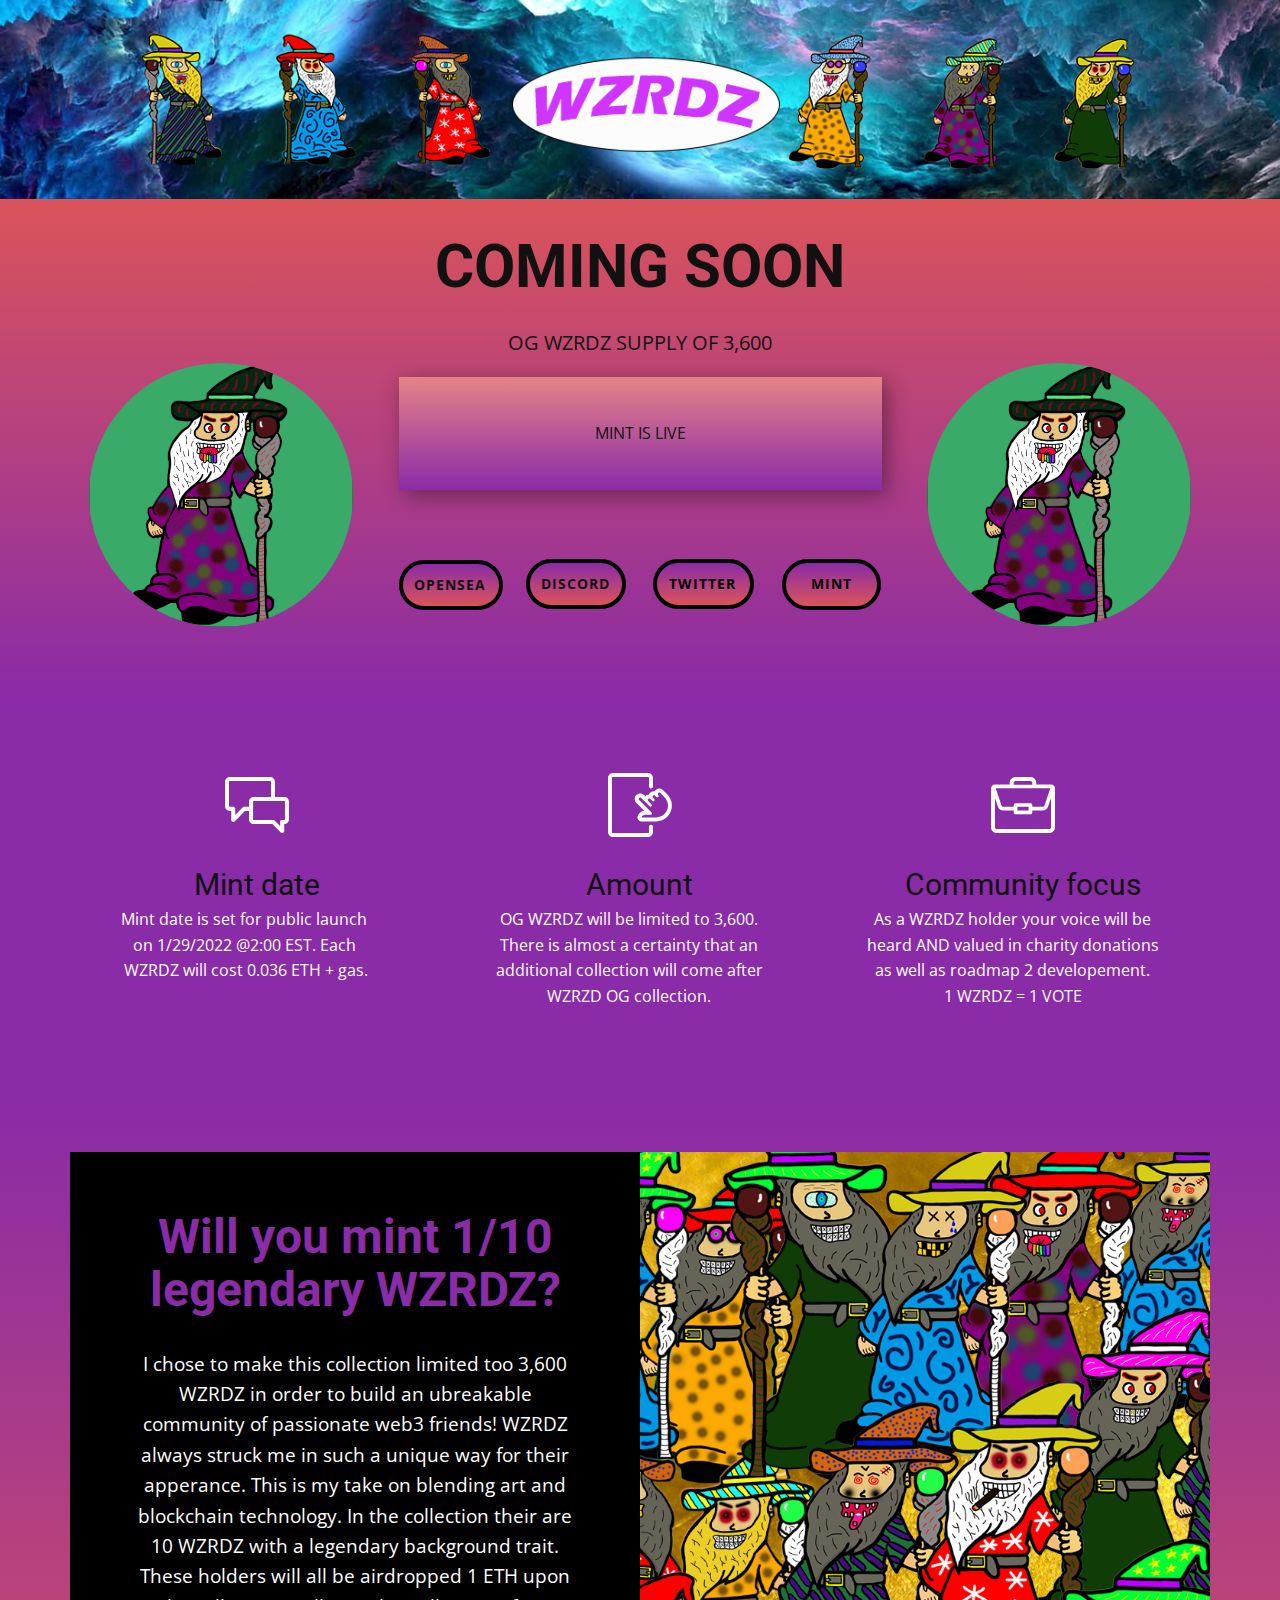
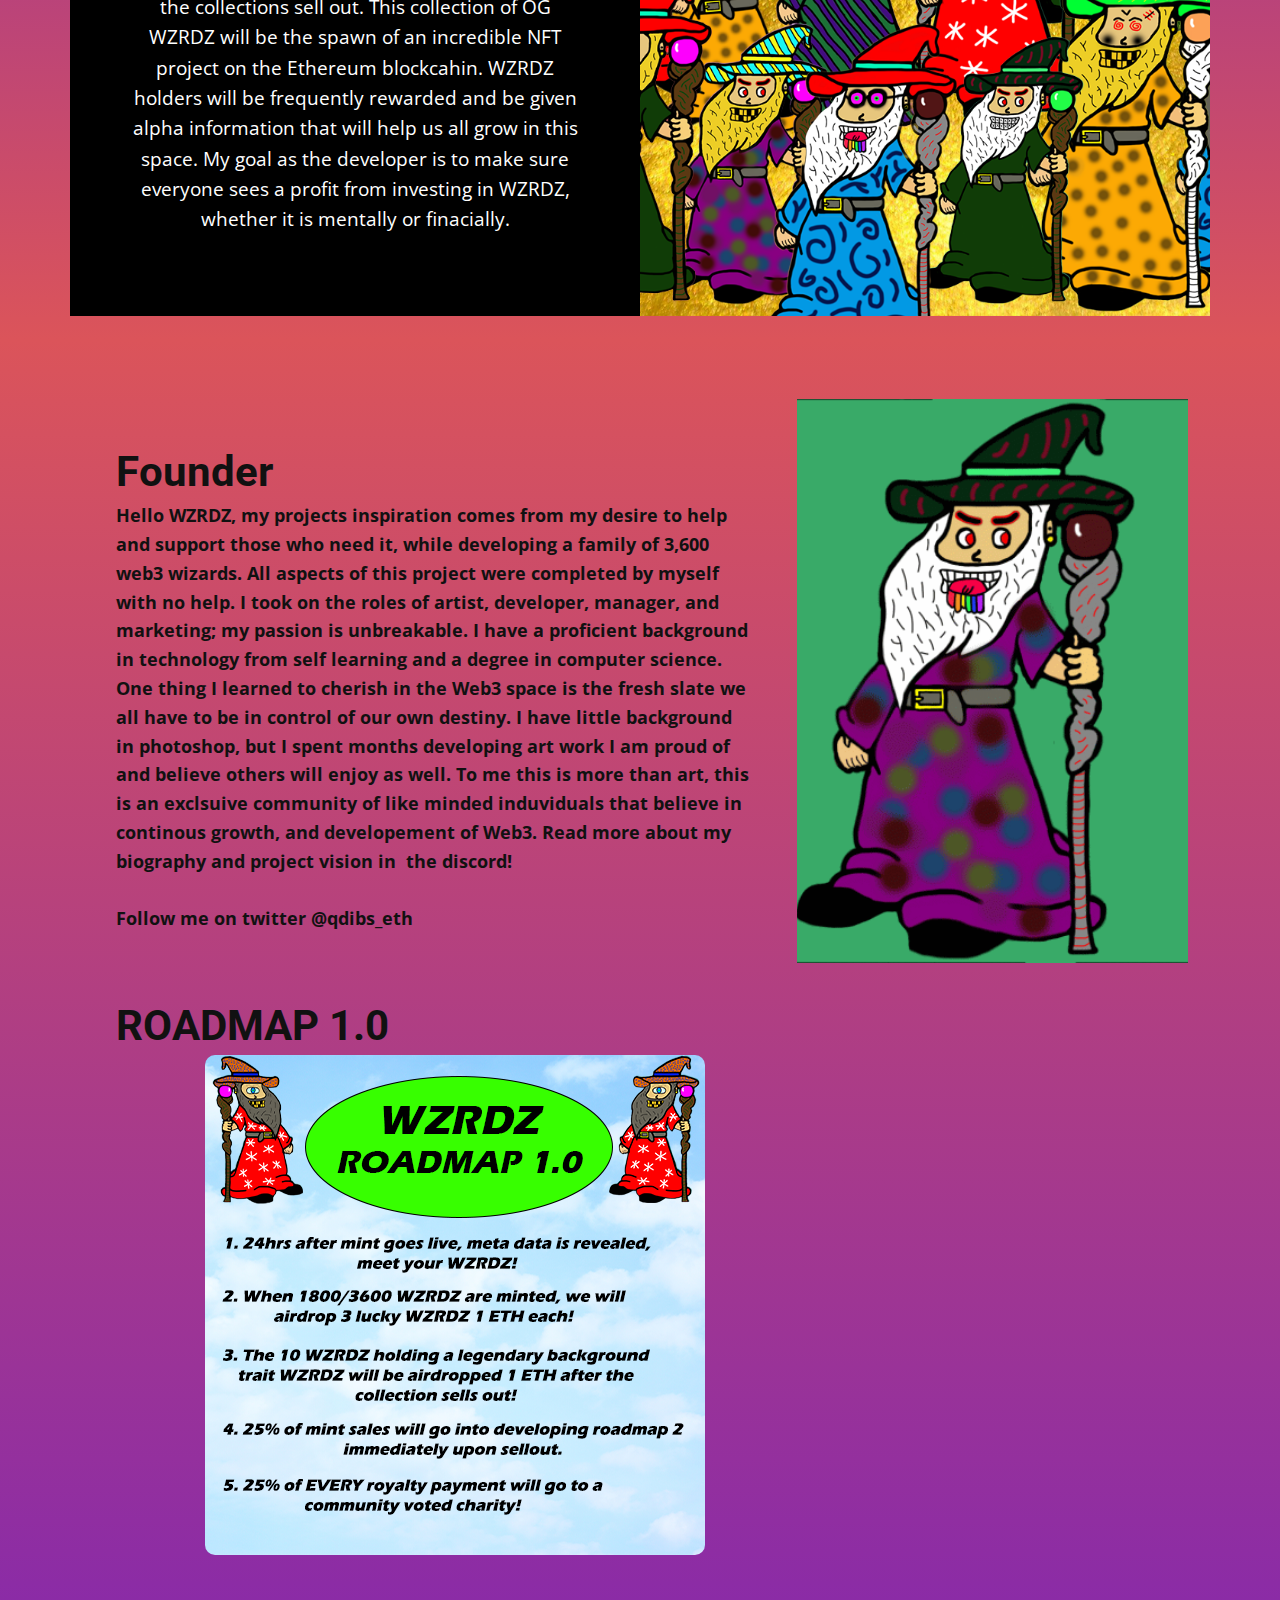
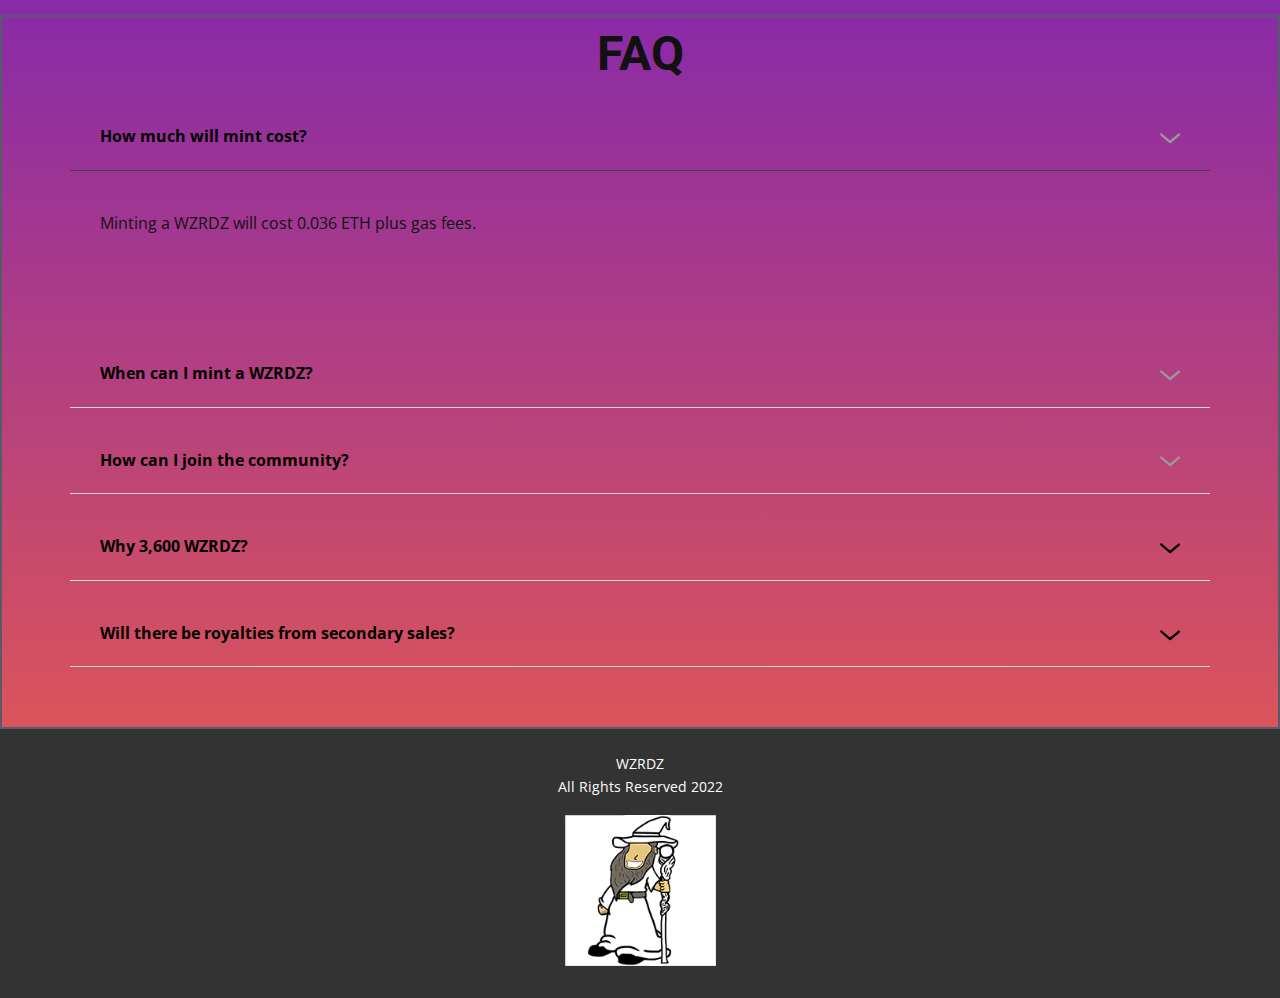
==== index.html @ 053af109 "Update index.html" ====
<!DOCTYPE html>
<html style="font-size: 16px;">
  <head>
    <meta name="viewport" content="width=device-width, initial-scale=1.0">
    <meta charset="utf-8">
    <meta name="keywords" content="COMING SOON, Will you mint 1/10 legendary WZRDZ?, Founder, ROADMAP 1.0, f​aq">
    <meta name="description" content="">
    <meta name="page_type" content="np-template-header-footer-from-plugin">
    <title>WZRDZ</title>
    <link rel="stylesheet" href="nicepage.css" media="screen">
<link rel="stylesheet" href="WZRDZ.css" media="screen">
    <script class="u-script" type="text/javascript" src="jquery.js" defer=""></script>
    <script class="u-script" type="text/javascript" src="nicepage.js" defer=""></script>
    <meta name="generator" content="Nicepage 4.3.3, nicepage.com">
    <link id="u-theme-google-font" rel="stylesheet" href="https://fonts.googleapis.com/css?family=Roboto:100,100i,300,300i,400,400i,500,500i,700,700i,900,900i|Open+Sans:300,300i,400,400i,600,600i,700,700i,800,800i">
    
    
    
    
    
    
    <script type="application/ld+json">{
		"@context": "http://schema.org",
		"@type": "Organization",
		"name": ""
}</script>
    <meta name="theme-color" content="#478ac9">
    <meta property="og:title" content="WZRDZ">
    <meta property="og:type" content="website">
  </head>
  <body data-home-page="WZRDZ.html" data-home-page-title="WZRDZ" class="u-body"><header class="u-clearfix u-header u-image u-header" id="sec-e97d" data-image-width="1400" data-image-height="400"><div class="u-align-left u-clearfix u-sheet u-sheet-1"></div></header>
    <section class="u-align-center u-clearfix u-gradient u-section-1" id="sec-3e87">
      <div class="u-clearfix u-sheet u-sheet-1">
        <h2 class="u-text u-text-1"> COMING SOON</h2>
        <p class="u-large-text u-text u-text-variant u-text-2">OG WZRDZ SUPPLY OF 3,600</p>
        <img class="u-hidden-xs u-image u-image-circle u-preserve-proportions u-image-1" src="images/60fif9.gif" alt="" data-image-width="500" data-image-height="500">
        <img class="u-image u-image-circle u-preserve-proportions u-image-2" src="images/60fif9.gif" alt="" data-image-width="500" data-image-height="500">
        <div class="u-countdown u-gradient u-countdown-1" data-target-date="Sat, 29 Jan 2022 19:00:19 GMT" data-type="to-date" data-for="everyone" data-time-left="6d" data-timer-id="dfea" data-target-number="100" data-direction="down" data-start-time="Fri Nov 26 2021 16:40:08 GMT+0300 (Москва, стандартное время)" data-frequency="10s" data-after-count="message" data-redirect-url="https://">
          <div class="u-countdown-wrapper u-spacing-40">
            <div class="u-countdown-item u-countdown-years u-hidden u-spacing-15 u-countdown-item-1">
              <div class="u-countdown-counter u-spacing-2 u-countdown-counter-1"><div class="u-countdown-number">0</div><div class="u-countdown-number u-hidden">0</div></div>
              <div class="u-countdown-label u-text-black u-countdown-label-1">Years</div>
            </div>
            <div class="u-countdown-separator u-hidden u-countdown-separator-1">:</div>
            <div class="u-countdown-days u-countdown-item u-spacing-15 u-countdown-item-2">
              <div class="u-countdown-counter u-spacing-2 u-countdown-counter-2"><div class="u-countdown-number">6</div><div class="u-countdown-number u-hidden">0</div><div class="u-countdown-number u-hidden">0</div></div>
              <div class="u-countdown-label u-text-black u-countdown-label-2">Days</div>
            </div>
            <div class="u-countdown-separator u-countdown-separator-2">:</div>
            <div class="u-countdown-hours u-countdown-item u-spacing-15 u-countdown-item-3">
              <div class="u-countdown-counter u-spacing-2 u-countdown-counter-3"><div class="u-countdown-number">1</div><div class="u-countdown-number">8</div></div>
              <div class="u-countdown-label u-text-black u-countdown-label-3">Hours</div>
            </div>
            <div class="u-countdown-separator u-countdown-separator-3">:</div>
            <div class="u-countdown-item u-countdown-minutes u-spacing-15 u-countdown-item-4">
              <div class="u-countdown-counter u-spacing-2 u-countdown-counter-4"><div class="u-countdown-number">2</div><div class="u-countdown-number">6</div></div>
              <div class="u-countdown-label u-text-black u-countdown-label-4">Minutes</div>
            </div>
            <div class="u-countdown-separator u-countdown-separator-4">:</div>
            <div class="u-countdown-item u-countdown-seconds u-spacing-15 u-countdown-item-5">
              <div class="u-countdown-counter u-spacing-2 u-countdown-counter-5"><div class="u-countdown-number">0</div><div class="u-countdown-number">7</div></div>
              <div class="u-countdown-label u-text-black u-countdown-label-5">Seconds</div>
            </div>
            <div class="u-countdown-separator u-hidden u-countdown-separator-5">:</div>
            <div class="u-countdown-item u-countdown-numbers u-hidden u-spacing-15 u-countdown-item-6">
              <div class="u-countdown-counter u-spacing-2 u-countdown-counter-6"><div class="u-countdown-number">0</div><div class="u-countdown-number">0</div><div class="u-countdown-number">1</div><div class="u-countdown-number">0</div><div class="u-countdown-number">0</div></div>
              <div class="u-countdown-label u-text-black u-countdown-label-6">Items</div>
            </div>
          </div>
          <div class="u-countdown-message u-hidden">
            <p>MINT IS LIVE</p>
          </div>
        </div>
        <a href="https://discord.gg/wzrdz" class="u-border-4 u-border-black u-border-hover-palette-1-base u-btn u-btn-round u-button-style u-gradient u-hover-palette-1-base u-none u-radius-50 u-text-body-color u-btn-1">Discord</a>
        <a href="https://twitter.com/WZRDZ_NFT" class="u-border-4 u-border-black u-border-hover-palette-1-base u-btn u-btn-round u-button-style u-gradient u-hover-palette-1-base u-none u-radius-50 u-text-black u-btn-2" target="_blank">Twitter</a>
        <a href="https://www.wzrdz.io" class="u-border-4 u-border-black u-border-hover-palette-1-base u-btn u-btn-round u-button-style u-gradient u-hover-palette-1-base u-none u-radius-50 u-text-black u-btn-3" target="_blank">MINT</a>
        <a href="https://opensea.io/collection/wzrdz" class="u-border-4 u-border-black u-border-hover-palette-1-base u-btn u-btn-round u-button-style u-gradient u-hover-palette-1-base u-none u-radius-50 u-text-body-color u-btn-4" target="_blank">OpenSea</a>
      </div>
    </section>
    <section class="u-align-center u-clearfix u-custom-color-1 u-section-2" id="sec-9575">
      <div class="u-clearfix u-sheet u-valign-middle-lg u-valign-middle-md u-valign-middle-sm u-valign-middle-xl u-sheet-1">
        <div class="u-expanded-width u-list u-list-1">
          <div class="u-repeater u-repeater-1">
            <div class="u-align-center u-container-style u-list-item u-repeater-item">
              <div class="u-container-layout u-similar-container u-valign-top u-container-layout-1"><span class="u-icon u-icon-circle u-icon-1"><svg class="u-svg-link" preserveAspectRatio="xMidYMin slice" viewBox="0 0 128 128" style=""><use xmlns:xlink="http://www.w3.org/1999/xlink" xlink:href="#svg-8998"></use></svg><svg xmlns="http://www.w3.org/2000/svg" xmlns:xlink="http://www.w3.org/1999/xlink" version="1.1" xml:space="preserve" class="u-svg-content" viewBox="0 0 128 128" id="svg-8998"><path d="m118.6 47.8h-61.2c-5.2 0-9.4 4.2-9.4 9.3v35.7c0 5.1 4.2 9.3 9.4 9.3h37.5l16.8 16.8c2.5 2.5 6.8 0.7 6.8-2.8v-10-3.9h0.1c5.2 0 9.4-4.2 9.4-9.3v-35.8c0-5.1-4.2-9.3-9.4-9.3zm1.2 45c0 0.7-0.5 1.2-1.2 1.2h-5.2c-1.6 0-2.9 1.2-3.1 2.8v9.2l-11.2-11.2c-0.5-0.5-1.3-0.8-2-0.8h-39.7c-0.7 0-1.2-0.5-1.2-1.2v-35.7c0-0.7 0.5-1.2 1.2-1.2h61.3c0.7 0 1.2 0.5 1.2 1.2v35.7z"></path><path d="m38.1 67.7c-1 0-2 0.4-2.7 1-0.1 0-0.1 0.1-0.2 0.2l-14.7 15.1v-12.5c-0.2-2.1-1.9-3.8-4-3.8h-6.9c-0.9 0-1.6-0.7-1.6-1.6v-48.3c0-0.9 0.7-1.6 1.6-1.6h80.8c0.9 0 1.6 0.7 1.6 1.6v30.1h8v-30.1c0-5.4-4.3-9.8-9.6-9.8h-80.8c-5.3 0-9.6 4.4-9.6 9.8v48.3c0 5.4 4.3 9.8 9.6 9.8h2.9v8.1 10c0 3.6 4.4 5.3 6.9 2.8l6.8-7 13.6-13.9h8.2v-8.2h-9.9z"></path></svg></span>
                <h3 class="u-text u-text-body-color u-text-1">Mint date</h3>
                <p class="u-text u-text-2">Mint date is set for public launch&nbsp;<br>on 1/29/2022&nbsp;@2:00 EST. Each&nbsp;<br>WZRDZ will cost 0.036 ETH + gas.
                </p>
              </div>
            </div>
            <div class="u-align-center u-container-style u-list-item u-repeater-item">
              <div class="u-container-layout u-similar-container u-valign-top u-container-layout-2"><span class="u-icon u-icon-circle u-icon-2"><svg class="u-svg-link" preserveAspectRatio="xMidYMin slice" viewBox="0 0 128 128" style=""><use xmlns:xlink="http://www.w3.org/1999/xlink" xlink:href="#svg-79f6"></use></svg><svg xmlns="http://www.w3.org/2000/svg" xmlns:xlink="http://www.w3.org/1999/xlink" version="1.1" xml:space="preserve" class="u-svg-content" viewBox="0 0 128 128" id="svg-79f6"><path d="m102.7 39.2c0.8 0 1.5 0.3 2.1 0.9l7.8 7.8c4.8 4.8 7.7 11.5 7.4 18.3-0.6 12.6-11 22.6-23.7 22.6h-29c-0.1 0-0.1-0.1-0.1-0.2 1.1-3 4.1-5.2 7.5-5.2h10.5c0.9 0 1.8-0.4 2.3-1.1 0.8-1.1 0.7-2.6-0.3-3.5l-24.9-24.8c-0.6-0.6-0.9-1.3-0.9-2.1s0.3-1.5 0.9-2.1 1.3-0.8 2.1-0.8 1.5 0.3 2.1 0.8l16.9 16.9c0.5 0.5 1.2 0.8 1.9 0.8s1.4-0.3 1.9-0.8 0.8-1.2 0.8-1.9-0.3-1.4-0.8-1.9l-6.7-6.7c-0.6-0.6-0.9-1.3-0.9-2.1s0.3-1.5 0.9-2.1 1.3-0.8 2.1-0.8 1.5 0.3 2.1 0.8l4 4c0.5 0.5 1.2 0.8 1.9 0.8s1.4-0.3 1.9-0.8 0.8-1.2 0.8-1.9-0.3-1.4-0.8-1.9l-2.7-2.7c-0.5-0.5-0.8-1.2-0.8-2s0.3-1.5 0.9-2.1 1.3-0.9 2.1-0.9 1.5 0.3 2.1 0.9l2.7 2.7c0.5 0.5 1.2 0.8 1.9 0.8s1.4-0.3 1.9-0.8 0.8-1.2 0.8-1.9-0.2-1.3-0.7-1.8c-0.8-0.9-1.2-2.1-0.8-3.3 0.5-1.3 1.6-1.9 2.8-1.9m0-8c-2.9 0-5.7 1.1-7.8 3.2-0.7 0.7-1.2 1.4-1.7 2.1 0 0-0.1 0.1-0.1 0-0.4 0-0.8-0.1-1.1-0.1-2.9 0-5.7 1.1-7.8 3.2-1 1-1.8 2.2-2.3 3.4 0 0 0 0.1-0.1 0.1-2.6 0.2-5.1 1.3-6.9 3.2l-0.2 0.2-2.5-2.5c-2-2-4.9-3.2-7.8-3.2s-5.7 1.1-7.8 3.2-3.2 4.9-3.2 7.8c0 3 1.2 5.7 3.2 7.8l15.8 15.8c0.1 0.1 0 0.2-0.1 0.2-5.8 0.8-10.8 4.8-12.8 10.5-1.9 5.2 2 10.7 7.5 10.7h29.1c8.5 0 16.4-3.3 22.4-9.3 6.1-6.1 9.4-14.3 9.3-23-0.1-8.4-3.8-16.4-9.8-22.4l-7.8-7.8c-1.8-2-4.6-3.1-7.5-3.1z"></path><path d="m82.1 118c0 1.1-0.9 2-2 2h-70.2c-1.1 0-2-0.9-2-2v-108c0-1.1 0.9-2 2-2h70.1c1.1 0 2 0.9 2 2v16.9c0 2.2 1.8 4 4 4s4-1.8 4-4v-16.9c0-5.5-4.5-10-9.9-10h-70.2c-5.4 0-9.9 4.5-9.9 10v108c0 5.5 4.5 10 9.9 10h70.1c5.5 0 9.9-4.5 9.9-10v-10.6c0-2.2-1.8-4-4-4s-4 1.8-4 4v10.6z"></path></svg></span>
                <h3 class="u-text u-text-body-color u-text-3">Amount</h3>
                <p class="u-text u-text-4">OG WZRDZ will be limited to 3,600. There is almost a certainty that an additional collection will come after WZRZD OG collection.</p>
              </div>
            </div>
            <div class="u-align-center u-container-style u-list-item u-repeater-item">
              <div class="u-container-layout u-similar-container u-valign-top u-container-layout-3"><span class="u-icon u-icon-circle u-icon-3"><svg class="u-svg-link" preserveAspectRatio="xMidYMin slice" viewBox="0 0 128 128" style=""><use xmlns:xlink="http://www.w3.org/1999/xlink" xlink:href="#svg-b0e6"></use></svg><svg xmlns="http://www.w3.org/2000/svg" xmlns:xlink="http://www.w3.org/1999/xlink" version="1.1" xml:space="preserve" class="u-svg-content" viewBox="0 0 128 128" id="svg-b0e6"><path d="m78.9 15.9c2.1 0 3.7 1.7 3.7 3.7v3.7h-37.2v-3.7c0-2 1.7-3.7 3.7-3.7h29.8m39.7 14.8-11.6 34.5c-0.5 1.5-1.9 2.5-3.5 2.5h-20.9v-3.7c0-2-1.7-3.7-3.7-3.7h-29.8c-2.1 0-3.7 1.7-3.7 3.7v3.7h-20.9c-1.6 0-3-1-3.5-2.5l-11.6-34.5h109.2m1.5 19.1v58.6c0 2-1.7 3.7-3.7 3.7h-104.7c-2.1 0-3.7-1.7-3.7-3.7v-58.6l5.9 17.7c1.5 4.5 5.8 7.6 10.6 7.6h20.9v3.7c0 2 1.7 3.7 3.7 3.7h29.8c2.1 0 3.7-1.7 3.7-3.7v-3.7h20.9c4.8 0 9.1-3 10.6-7.6l6-17.7m-44.9 17.9v7.4h-22.4v-7.4h22.4m15.3-44.9v-3.2c0-6.4-5.2-11.6-11.6-11.6h-29.8c-6.4 0-11.7 5.2-11.7 11.6v3.2h-29.5c-4.4 0-7.9 3.5-7.9 7.9v77.7c0 6.4 5.2 11.6 11.7 11.6h104.7c6.4 0 11.7-5.2 11.7-11.6v-77.7c0-4.4-3.6-7.9-7.9-7.9h-29.7z"></path></svg></span>
                <h3 class="u-text u-text-body-color u-text-5">Community focus</h3>
                <p class="u-text u-text-6">As a WZRDZ holder your voice will be heard AND valued in charity donations as well as roadmap 2 developement.<br>1 WZRDZ = 1 VOTE
                </p>
              </div>
            </div>
          </div>
        </div>
      </div>
    </section>
    <section class="u-clearfix u-gradient u-section-3" id="sec-139c">
      <div class="u-clearfix u-sheet u-sheet-1">
        <div class="u-clearfix u-expanded-width u-gutter-0 u-layout-wrap u-layout-wrap-1">
          <div class="u-layout" style="">
            <div class="u-layout-row" style="">
              <div class="u-align-center u-black u-container-style u-layout-cell u-left-cell u-size-30 u-size-xs-60 u-layout-cell-1" src="">
                <div class="u-container-layout u-container-layout-1">
                  <h2 class="u-text u-text-custom-color-1 u-text-1">Will you mint 1/10 legendary WZRDZ?</h2>
                  <p class="u-text u-text-white u-text-2">I chose to make this collection limited too 3,600 WZRDZ in order to build an ubreakable community of passionate web3 friends! WZRDZ always struck me in such a unique way for their apperance. This is my take on blending art and blockchain technology. In the collection their are 10 WZRDZ with a legendary background trait. These holders will all be airdropped 1 ETH upon the collections sell out. This collection of OG WZRDZ will be the spawn of an incredible NFT project on the Ethereum blockcahin. WZRDZ holders will be frequently rewarded and be given alpha information that will help us all grow in this space. My goal as the developer is to make sure everyone sees a profit from investing in WZRDZ, whether it is mentally or finacially.</p>
                </div>
              </div>
              <div class="u-align-center u-container-style u-image u-layout-cell u-right-cell u-size-30 u-size-xs-60 u-image-1" src="" data-image-width="1000" data-image-height="1000">
                <div class="u-container-layout u-valign-middle u-container-layout-2" src=""></div>
              </div>
            </div>
          </div>
        </div>
      </div>
    </section>
    <section class="u-clearfix u-gradient u-section-4" id="sec-4a76">
      <div class="u-clearfix u-sheet u-valign-middle u-sheet-1">
        <div class="u-clearfix u-gutter-0 u-layout-spacing-vertical u-layout-wrap u-layout-wrap-1">
          <div class="u-layout">
            <div class="u-layout-row">
              <div class="u-align-left u-container-style u-layout-cell u-left-cell u-size-39 u-layout-cell-1">
                <div class="u-container-layout u-container-layout-1">
                  <h2 class="u-text u-text-default u-text-1">Founder</h2>
                  <p class="u-text u-text-2">Hello WZRDZ, my projects inspiration comes from my desire to help and support those who need it, while developing a family of 3,600 web3 wizards. All aspects of this project were completed by myself with no help. I took on the roles of artist, developer, manager, and marketing; my passion is unbreakable. I have a ​proficient background in technology from self learning and a degree in computer science. One thing I learned to cherish in the Web3 space is the fresh slate we all have to be in control of our own destiny. I have little background in photoshop, but I spent months developing art work I am proud of and believe others will enjoy as well. To me this is more than art, this is an exclsuive community of like minded induviduals that believe in continous growth, and developement of Web3. Read more about my biography and project vision in&nbsp; the discord!<br>
                    <br>Follow me on twitter @qdibs_eth
                  </p>
                </div>
              </div>
              <div class="u-container-style u-image u-layout-cell u-right-cell u-size-21 u-image-1" src="" data-image-width="500" data-image-height="500">
                <div class="u-container-layout u-container-layout-2"></div>
              </div>
            </div>
          </div>
        </div>
        <h1 class="u-text u-text-default u-text-3">ROADMAP 1.0</h1>
        <img class="u-image u-image-round u-preserve-proportions u-radius-10 u-image-2" src="images/roadmap1.png" alt="" data-image-width="500" data-image-height="500">
      </div>
    </section>
    <section class="u-align-center u-border-2 u-border-palette-5-dark-2 u-clearfix u-gradient u-section-5" id="sec-c899">
      <div class="u-clearfix u-sheet u-sheet-1">
        <h2 class="u-text u-text-1">f<span style="font-size: 3.75rem;"></span>aq
        </h2>
        <div class="u-accordion u-faq u-spacing-20 u-accordion-1">
          <div class="u-accordion-item">
            <a class="active u-accordion-link u-border-1 u-border-active-grey-75 u-border-grey-15 u-border-hover-grey-75 u-border-no-left u-border-no-right u-border-no-top u-button-style u-text-black u-accordion-link-1" id="link-accordion-6327" aria-controls="accordion-6327" aria-selected="true">
              <span class="u-accordion-link-text">How much will mint cost?</span><span class="u-accordion-link-icon u-icon u-text-black u-icon-1"><svg class="u-svg-link" preserveAspectRatio="xMidYMin slice" viewBox="0 0 16 16" style=""><use xmlns:xlink="http://www.w3.org/1999/xlink" xlink:href="#svg-8021"></use></svg><svg class="u-svg-content" viewBox="0 0 16 16" x="0px" y="0px" id="svg-8021" style=""><path d="M8,10.7L1.6,5.3c-0.4-0.4-1-0.4-1.3,0c-0.4,0.4-0.4,0.9,0,1.3l7.2,6.1c0.1,0.1,0.4,0.2,0.6,0.2s0.4-0.1,0.6-0.2l7.1-6
	c0.4-0.4,0.4-0.9,0-1.3c-0.4-0.4-1-0.4-1.3,0L8,10.7z"></path></svg></span>
            </a>
            <div class="u-accordion-active u-accordion-pane u-container-style u-accordion-pane-1" id="accordion-6327" aria-labelledby="link-accordion-6327">
              <div class="u-container-layout u-container-layout-1">
                <div class="fr-view u-clearfix u-rich-text u-text">
                  <p>Minting a WZRDZ will cost 0.036 ETH plus gas fees.</p>
                </div>
              </div>
            </div>
          </div>
          <div class="u-accordion-item">
            <a class="u-accordion-link u-border-1 u-border-active-grey-75 u-border-grey-15 u-border-hover-grey-75 u-border-no-left u-border-no-right u-border-no-top u-button-style u-text-black u-accordion-link-2" id="link-accordion-4aab" aria-controls="accordion-4aab" aria-selected="false">
              <span class="u-accordion-link-text">When can I mint a WZRDZ?</span><span class="u-accordion-link-icon u-icon u-text-black u-icon-2"><svg class="u-svg-link" preserveAspectRatio="xMidYMin slice" viewBox="0 0 16 16" style=""><use xmlns:xlink="http://www.w3.org/1999/xlink" xlink:href="#svg-3470"></use></svg><svg class="u-svg-content" viewBox="0 0 16 16" x="0px" y="0px" id="svg-3470" style=""><path d="M8,10.7L1.6,5.3c-0.4-0.4-1-0.4-1.3,0c-0.4,0.4-0.4,0.9,0,1.3l7.2,6.1c0.1,0.1,0.4,0.2,0.6,0.2s0.4-0.1,0.6-0.2l7.1-6
	c0.4-0.4,0.4-0.9,0-1.3c-0.4-0.4-1-0.4-1.3,0L8,10.7z"></path></svg></span>
            </a>
            <div class="u-accordion-pane u-container-style u-accordion-pane-2" id="accordion-4aab" aria-labelledby="link-accordion-4aab">
              <div class="u-container-layout u-container-layout-2">
                <div class="fr-view u-clearfix u-rich-text u-text">
                  <p>WZRDZ public sale will be 1/29/22 at 2:00 PM EST. Hard working discord members will get early access to mint.</p>
                </div>
              </div>
            </div>
          </div>
          <div class="u-accordion-item">
            <a class="u-accordion-link u-border-1 u-border-active-grey-75 u-border-grey-15 u-border-hover-grey-75 u-border-no-left u-border-no-right u-border-no-top u-button-style u-text-black u-accordion-link-3" id="link-accordion-eb1f" aria-controls="accordion-eb1f" aria-selected="false">
              <span class="u-accordion-link-text">How can I join the community?</span><span class="u-accordion-link-icon u-icon u-text-black u-icon-3"><svg class="u-svg-link" preserveAspectRatio="xMidYMin slice" viewBox="0 0 16 16" style=""><use xmlns:xlink="http://www.w3.org/1999/xlink" xlink:href="#svg-e07d"></use></svg><svg class="u-svg-content" viewBox="0 0 16 16" x="0px" y="0px" id="svg-e07d" style=""><path d="M8,10.7L1.6,5.3c-0.4-0.4-1-0.4-1.3,0c-0.4,0.4-0.4,0.9,0,1.3l7.2,6.1c0.1,0.1,0.4,0.2,0.6,0.2s0.4-0.1,0.6-0.2l7.1-6
	c0.4-0.4,0.4-0.9,0-1.3c-0.4-0.4-1-0.4-1.3,0L8,10.7z"></path></svg></span>
            </a>
            <div class="u-accordion-pane u-container-style u-accordion-pane-3" id="accordion-eb1f" aria-labelledby="link-accordion-eb1f">
              <div class="u-container-layout u-container-layout-3">
                <div class="fr-view u-clearfix u-rich-text u-text">
                  <p>I recommend join the WZRDZ discord and following the twitter account. These platforms will be bases of communication from me too you.</p>
                </div>
              </div>
            </div>
          </div>
          <div class="u-accordion-item">
            <a class="u-accordion-link u-border-1 u-border-active-grey-75 u-border-grey-15 u-border-hover-grey-75 u-border-no-left u-border-no-right u-border-no-top u-button-style u-text-black u-accordion-link-4" id="link-2404" aria-controls="2404" aria-selected="false">
              <span class="u-accordion-link-text">Why 3,600 WZRDZ?</span><span class="u-accordion-link-icon u-icon u-text-black u-icon-4"><svg class="u-svg-link" preserveAspectRatio="xMidYMin slice" viewBox="0 0 16 16" style=""><use xmlns:xlink="http://www.w3.org/1999/xlink" xlink:href="#svg-516b"></use></svg><svg class="u-svg-content" viewBox="0 0 16 16" x="0px" y="0px" id="svg-516b"><path d="M8,10.7L1.6,5.3c-0.4-0.4-1-0.4-1.3,0c-0.4,0.4-0.4,0.9,0,1.3l7.2,6.1c0.1,0.1,0.4,0.2,0.6,0.2s0.4-0.1,0.6-0.2l7.1-6
	c0.4-0.4,0.4-0.9,0-1.3c-0.4-0.4-1-0.4-1.3,0L8,10.7z"></path></svg></span>
            </a>
            <div class="u-accordion-pane u-container-style u-accordion-pane-4" id="2404" aria-labelledby="link-2404">
              <div class="u-container-layout u-container-layout-4">
                <div class="fr-view u-clearfix u-rich-text u-text">
                  <p>The OG WZRDZ collection is capped at 3,600 to build a personable community where we all can grow, and have more in depth conversations. Additional collections linked to WZRDZ may be announced in Roadmap 2.0 ;)</p>
                </div>
              </div>
            </div>
          </div>
          <div class="u-accordion-item">
            <a class="u-accordion-link u-border-1 u-border-active-grey-75 u-border-grey-15 u-border-hover-grey-75 u-border-no-left u-border-no-right u-border-no-top u-button-style u-text-black u-accordion-link-5" id="link-9849" aria-controls="9849" aria-selected="false">
              <span class="u-accordion-link-text">Will there be royalties from secondary sales?</span><span class="u-accordion-link-icon u-icon u-text-black u-icon-5"><svg class="u-svg-link" preserveAspectRatio="xMidYMin slice" viewBox="0 0 16 16" style=""><use xmlns:xlink="http://www.w3.org/1999/xlink" xlink:href="#svg-96e8"></use></svg><svg class="u-svg-content" viewBox="0 0 16 16" x="0px" y="0px" id="svg-96e8"><path d="M8,10.7L1.6,5.3c-0.4-0.4-1-0.4-1.3,0c-0.4,0.4-0.4,0.9,0,1.3l7.2,6.1c0.1,0.1,0.4,0.2,0.6,0.2s0.4-0.1,0.6-0.2l7.1-6
	c0.4-0.4,0.4-0.9,0-1.3c-0.4-0.4-1-0.4-1.3,0L8,10.7z"></path></svg></span>
            </a>
            <div class="u-accordion-pane u-container-style u-accordion-pane-5" id="9849" aria-labelledby="link-9849">
              <div class="u-container-layout u-container-layout-5">
                <div class="fr-view u-clearfix u-rich-text u-text">
                  <p>Yes, 5% of the secondary sales will be used for the WZRDZ community to make donations to community voted charities! </p>
                </div>
              </div>
            </div>
          </div>
        </div>
      </div>
    </section>
    
    
    <footer class="u-align-center u-clearfix u-footer u-grey-80 u-footer" id="sec-9718"><div class="u-clearfix u-sheet u-sheet-1">
        <p class="u-small-text u-text u-text-variant u-text-1">WZRDZ<br>All Rights Reserved 2022
        </p>
        <img class="u-image u-image-default u-preserve-proportions u-image-1" src="images/192.png" alt="" data-image-width="192" data-image-height="192">
      </div></footer>
  </body>
</html>
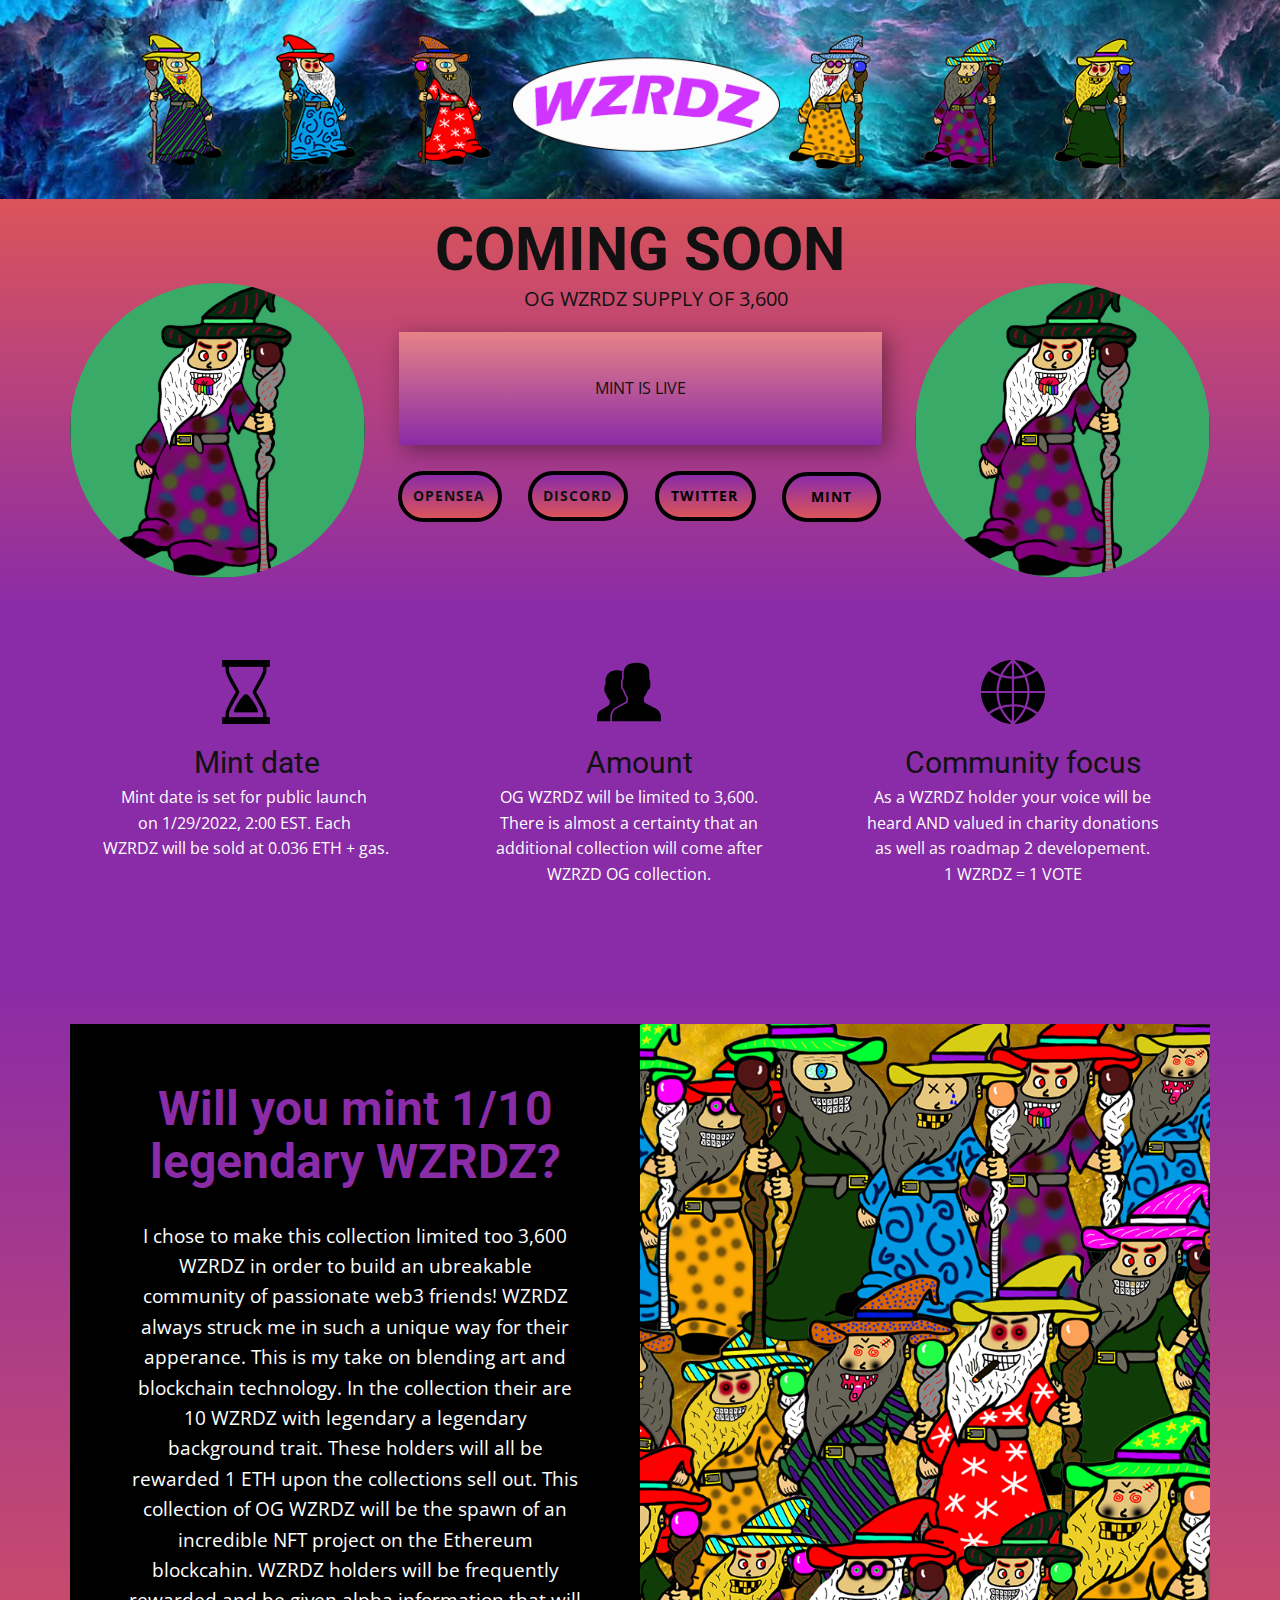
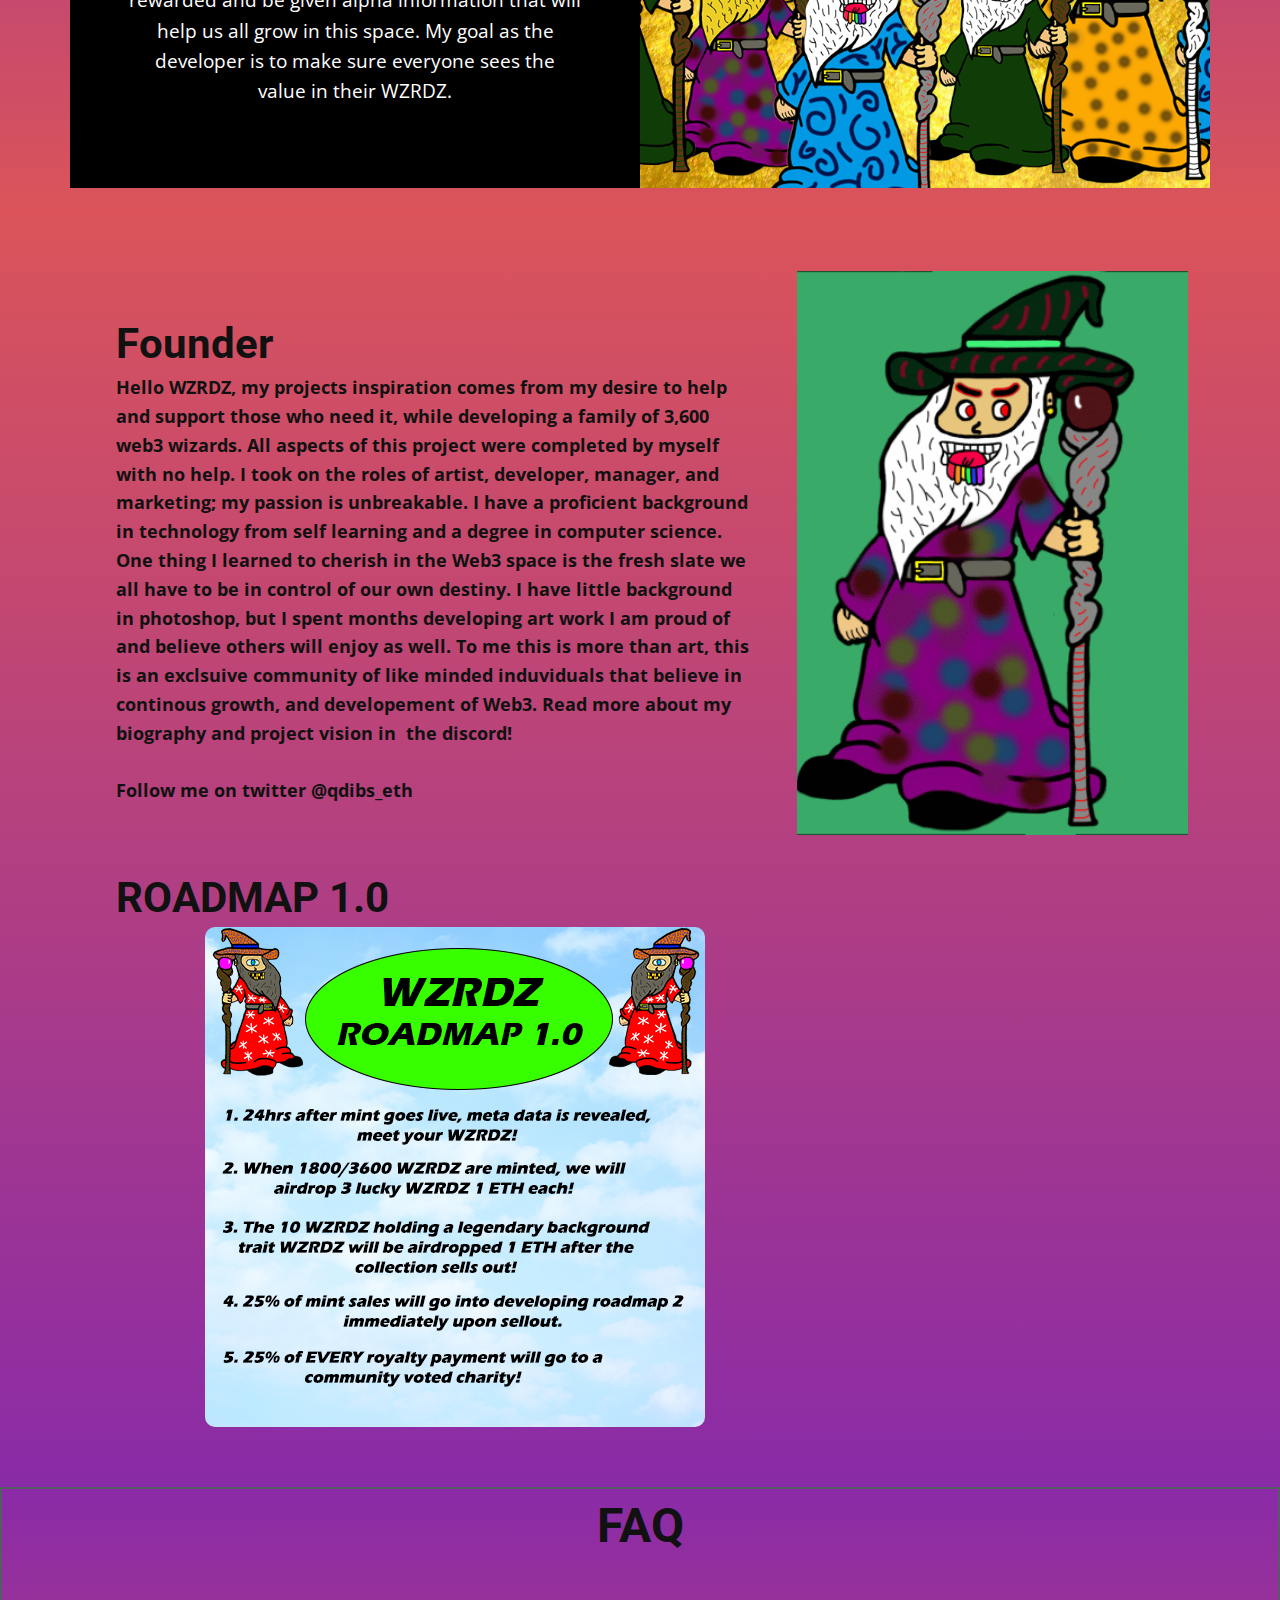
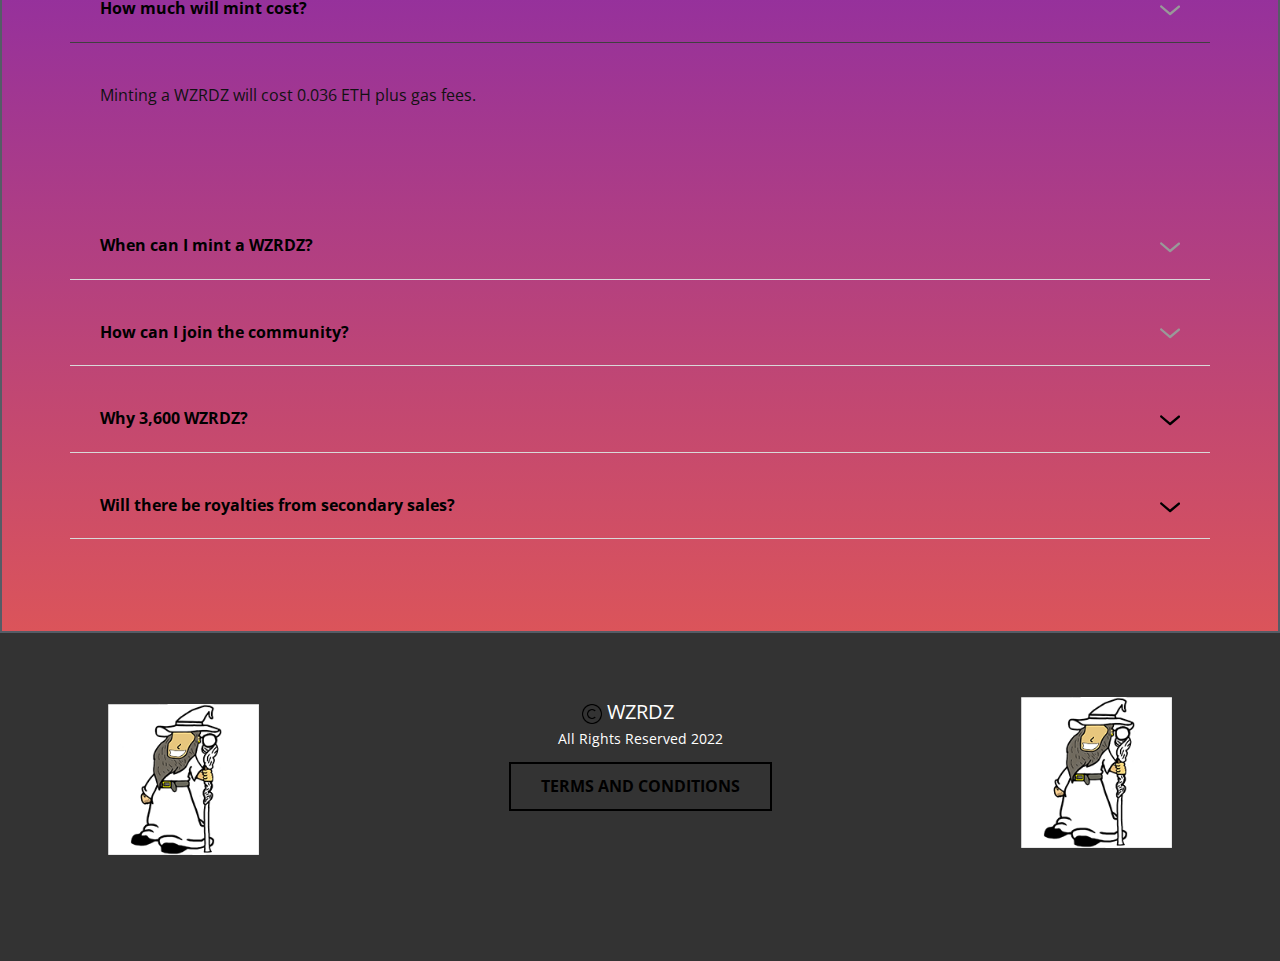
==== commit 29d7801a: "Add files via upload" ====
--- a/index.html
+++ b/index.html
@@ -1,17 +1,17 @@
 <!DOCTYPE html>
-<html style="font-size: 16px;">
-  <head>
+<html style="font-size: 16px;"><head>
     <meta name="viewport" content="width=device-width, initial-scale=1.0">
     <meta charset="utf-8">
     <meta name="keywords" content="COMING SOON, Will you mint 1/10 legendary WZRDZ?, Founder, ROADMAP 1.0, f​aq">
-    <meta name="description" content="">
+    <meta name="description" content="Home of the WZRDZ NFT collection.">
     <meta name="page_type" content="np-template-header-footer-from-plugin">
+    <meta property="og:image" content="images/gang1.png">
     <title>WZRDZ</title>
     <link rel="stylesheet" href="nicepage.css" media="screen">
 <link rel="stylesheet" href="WZRDZ.css" media="screen">
     <script class="u-script" type="text/javascript" src="jquery.js" defer=""></script>
     <script class="u-script" type="text/javascript" src="nicepage.js" defer=""></script>
-    <meta name="generator" content="Nicepage 4.3.3, nicepage.com">
+    <link rel="icon" href="images/favicon1.png">
     <link id="u-theme-google-font" rel="stylesheet" href="https://fonts.googleapis.com/css?family=Roboto:100,100i,300,300i,400,400i,500,500i,700,700i,900,900i|Open+Sans:300,300i,400,400i,600,600i,700,700i,800,800i">
     
     
@@ -22,10 +22,11 @@
     <script type="application/ld+json">{
 		"@context": "http://schema.org",
 		"@type": "Organization",
-		"name": ""
+		"name": "WZRDZ - NFT"
 }</script>
     <meta name="theme-color" content="#478ac9">
     <meta property="og:title" content="WZRDZ">
+    <meta property="og:description" content="Home of the WZRDZ NFT collection.">
     <meta property="og:type" content="website">
   </head>
   <body data-home-page="WZRDZ.html" data-home-page-title="WZRDZ" class="u-body"><header class="u-clearfix u-header u-image u-header" id="sec-e97d" data-image-width="1400" data-image-height="400"><div class="u-align-left u-clearfix u-sheet u-sheet-1"></div></header>
@@ -33,8 +34,10 @@
       <div class="u-clearfix u-sheet u-sheet-1">
         <h2 class="u-text u-text-1"> COMING SOON</h2>
         <p class="u-large-text u-text u-text-variant u-text-2">OG WZRDZ SUPPLY OF 3,600</p>
-        <img class="u-hidden-xs u-image u-image-circle u-preserve-proportions u-image-1" src="images/60fif9.gif" alt="" data-image-width="500" data-image-height="500">
-        <img class="u-image u-image-circle u-preserve-proportions u-image-2" src="images/60fif9.gif" alt="" data-image-width="500" data-image-height="500">
+        <div class="u-hidden-xs u-image u-image-circle u-preserve-proportions u-image-1" alt="" data-image-width="500" data-image-height="500"></div>
+        <div class="u-expanded-width-xs u-image u-image-circle u-preserve-proportions u-image-2" alt="" data-image-width="500" data-image-height="500">
+          <div class="u-preserve-proportions-child" style="padding-top: 57.35%;"></div>
+        </div>
         <div class="u-countdown u-gradient u-countdown-1" data-target-date="Sat, 29 Jan 2022 19:00:19 GMT" data-type="to-date" data-for="everyone" data-time-left="6d" data-timer-id="dfea" data-target-number="100" data-direction="down" data-start-time="Fri Nov 26 2021 16:40:08 GMT+0300 (Москва, стандартное время)" data-frequency="10s" data-after-count="message" data-redirect-url="https://">
           <div class="u-countdown-wrapper u-spacing-40">
             <div class="u-countdown-item u-countdown-years u-hidden u-spacing-15 u-countdown-item-1">
@@ -71,31 +74,50 @@
             <p>MINT IS LIVE</p>
           </div>
         </div>
-        <a href="https://discord.gg/wzrdz" class="u-border-4 u-border-black u-border-hover-palette-1-base u-btn u-btn-round u-button-style u-gradient u-hover-palette-1-base u-none u-radius-50 u-text-body-color u-btn-1">Discord</a>
-        <a href="https://twitter.com/WZRDZ_NFT" class="u-border-4 u-border-black u-border-hover-palette-1-base u-btn u-btn-round u-button-style u-gradient u-hover-palette-1-base u-none u-radius-50 u-text-black u-btn-2" target="_blank">Twitter</a>
-        <a href="https://www.wzrdz.io" class="u-border-4 u-border-black u-border-hover-palette-1-base u-btn u-btn-round u-button-style u-gradient u-hover-palette-1-base u-none u-radius-50 u-text-black u-btn-3" target="_blank">MINT</a>
-        <a href="https://opensea.io/collection/wzrdz" class="u-border-4 u-border-black u-border-hover-palette-1-base u-btn u-btn-round u-button-style u-gradient u-hover-palette-1-base u-none u-radius-50 u-text-body-color u-btn-4" target="_blank">OpenSea</a>
+        <a href="https://twitter.com/WZRDZ_NFT" class="u-border-4 u-border-black u-border-hover-palette-1-base u-btn u-btn-round u-button-style u-gradient u-hover-palette-1-base u-none u-radius-50 u-text-black u-btn-1" target="_blank">Twitter</a>
+        <a href="https://discord.gg/wzrdz" class="u-border-4 u-border-black u-border-hover-palette-1-base u-btn u-btn-round u-button-style u-gradient u-hover-palette-1-base u-none u-radius-50 u-text-body-color u-btn-2">Discord</a>
+        <a href="https://opensea.io/collection/wzrdz" class="u-border-4 u-border-black u-border-hover-palette-1-base u-btn u-btn-round u-button-style u-gradient u-hover-palette-1-base u-none u-radius-50 u-text-body-color u-btn-3" target="_blank">OpenSea</a>
+        <a href="https://www.wzrdz.io" class="u-border-4 u-border-black u-border-hover-palette-1-base u-btn u-btn-round u-button-style u-gradient u-hover-palette-1-base u-none u-radius-50 u-text-black u-btn-4" target="_blank">MINT</a>
       </div>
     </section>
     <section class="u-align-center u-clearfix u-custom-color-1 u-section-2" id="sec-9575">
-      <div class="u-clearfix u-sheet u-valign-middle-lg u-valign-middle-md u-valign-middle-sm u-valign-middle-xl u-sheet-1">
+      <div class="u-clearfix u-sheet u-sheet-1">
         <div class="u-expanded-width u-list u-list-1">
           <div class="u-repeater u-repeater-1">
             <div class="u-align-center u-container-style u-list-item u-repeater-item">
-              <div class="u-container-layout u-similar-container u-valign-top u-container-layout-1"><span class="u-icon u-icon-circle u-icon-1"><svg class="u-svg-link" preserveAspectRatio="xMidYMin slice" viewBox="0 0 128 128" style=""><use xmlns:xlink="http://www.w3.org/1999/xlink" xlink:href="#svg-8998"></use></svg><svg xmlns="http://www.w3.org/2000/svg" xmlns:xlink="http://www.w3.org/1999/xlink" version="1.1" xml:space="preserve" class="u-svg-content" viewBox="0 0 128 128" id="svg-8998"><path d="m118.6 47.8h-61.2c-5.2 0-9.4 4.2-9.4 9.3v35.7c0 5.1 4.2 9.3 9.4 9.3h37.5l16.8 16.8c2.5 2.5 6.8 0.7 6.8-2.8v-10-3.9h0.1c5.2 0 9.4-4.2 9.4-9.3v-35.8c0-5.1-4.2-9.3-9.4-9.3zm1.2 45c0 0.7-0.5 1.2-1.2 1.2h-5.2c-1.6 0-2.9 1.2-3.1 2.8v9.2l-11.2-11.2c-0.5-0.5-1.3-0.8-2-0.8h-39.7c-0.7 0-1.2-0.5-1.2-1.2v-35.7c0-0.7 0.5-1.2 1.2-1.2h61.3c0.7 0 1.2 0.5 1.2 1.2v35.7z"></path><path d="m38.1 67.7c-1 0-2 0.4-2.7 1-0.1 0-0.1 0.1-0.2 0.2l-14.7 15.1v-12.5c-0.2-2.1-1.9-3.8-4-3.8h-6.9c-0.9 0-1.6-0.7-1.6-1.6v-48.3c0-0.9 0.7-1.6 1.6-1.6h80.8c0.9 0 1.6 0.7 1.6 1.6v30.1h8v-30.1c0-5.4-4.3-9.8-9.6-9.8h-80.8c-5.3 0-9.6 4.4-9.6 9.8v48.3c0 5.4 4.3 9.8 9.6 9.8h2.9v8.1 10c0 3.6 4.4 5.3 6.9 2.8l6.8-7 13.6-13.9h8.2v-8.2h-9.9z"></path></svg></span>
+              <div class="u-container-layout u-similar-container u-container-layout-1"><span class="u-file-icon u-icon u-icon-1"><img src="images/507.png" alt=""></span>
                 <h3 class="u-text u-text-body-color u-text-1">Mint date</h3>
-                <p class="u-text u-text-2">Mint date is set for public launch&nbsp;<br>on 1/29/2022&nbsp;@2:00 EST. Each&nbsp;<br>WZRDZ will cost 0.036 ETH + gas.
+                <p class="u-text u-text-2">Mint date is set for public launch&nbsp;<br>on 1/29/2022, 2:00 EST. Each&nbsp;<br>WZRDZ will be sold at 0.036 ETH + gas.
                 </p>
               </div>
             </div>
             <div class="u-align-center u-container-style u-list-item u-repeater-item">
-              <div class="u-container-layout u-similar-container u-valign-top u-container-layout-2"><span class="u-icon u-icon-circle u-icon-2"><svg class="u-svg-link" preserveAspectRatio="xMidYMin slice" viewBox="0 0 128 128" style=""><use xmlns:xlink="http://www.w3.org/1999/xlink" xlink:href="#svg-79f6"></use></svg><svg xmlns="http://www.w3.org/2000/svg" xmlns:xlink="http://www.w3.org/1999/xlink" version="1.1" xml:space="preserve" class="u-svg-content" viewBox="0 0 128 128" id="svg-79f6"><path d="m102.7 39.2c0.8 0 1.5 0.3 2.1 0.9l7.8 7.8c4.8 4.8 7.7 11.5 7.4 18.3-0.6 12.6-11 22.6-23.7 22.6h-29c-0.1 0-0.1-0.1-0.1-0.2 1.1-3 4.1-5.2 7.5-5.2h10.5c0.9 0 1.8-0.4 2.3-1.1 0.8-1.1 0.7-2.6-0.3-3.5l-24.9-24.8c-0.6-0.6-0.9-1.3-0.9-2.1s0.3-1.5 0.9-2.1 1.3-0.8 2.1-0.8 1.5 0.3 2.1 0.8l16.9 16.9c0.5 0.5 1.2 0.8 1.9 0.8s1.4-0.3 1.9-0.8 0.8-1.2 0.8-1.9-0.3-1.4-0.8-1.9l-6.7-6.7c-0.6-0.6-0.9-1.3-0.9-2.1s0.3-1.5 0.9-2.1 1.3-0.8 2.1-0.8 1.5 0.3 2.1 0.8l4 4c0.5 0.5 1.2 0.8 1.9 0.8s1.4-0.3 1.9-0.8 0.8-1.2 0.8-1.9-0.3-1.4-0.8-1.9l-2.7-2.7c-0.5-0.5-0.8-1.2-0.8-2s0.3-1.5 0.9-2.1 1.3-0.9 2.1-0.9 1.5 0.3 2.1 0.9l2.7 2.7c0.5 0.5 1.2 0.8 1.9 0.8s1.4-0.3 1.9-0.8 0.8-1.2 0.8-1.9-0.2-1.3-0.7-1.8c-0.8-0.9-1.2-2.1-0.8-3.3 0.5-1.3 1.6-1.9 2.8-1.9m0-8c-2.9 0-5.7 1.1-7.8 3.2-0.7 0.7-1.2 1.4-1.7 2.1 0 0-0.1 0.1-0.1 0-0.4 0-0.8-0.1-1.1-0.1-2.9 0-5.7 1.1-7.8 3.2-1 1-1.8 2.2-2.3 3.4 0 0 0 0.1-0.1 0.1-2.6 0.2-5.1 1.3-6.9 3.2l-0.2 0.2-2.5-2.5c-2-2-4.9-3.2-7.8-3.2s-5.7 1.1-7.8 3.2-3.2 4.9-3.2 7.8c0 3 1.2 5.7 3.2 7.8l15.8 15.8c0.1 0.1 0 0.2-0.1 0.2-5.8 0.8-10.8 4.8-12.8 10.5-1.9 5.2 2 10.7 7.5 10.7h29.1c8.5 0 16.4-3.3 22.4-9.3 6.1-6.1 9.4-14.3 9.3-23-0.1-8.4-3.8-16.4-9.8-22.4l-7.8-7.8c-1.8-2-4.6-3.1-7.5-3.1z"></path><path d="m82.1 118c0 1.1-0.9 2-2 2h-70.2c-1.1 0-2-0.9-2-2v-108c0-1.1 0.9-2 2-2h70.1c1.1 0 2 0.9 2 2v16.9c0 2.2 1.8 4 4 4s4-1.8 4-4v-16.9c0-5.5-4.5-10-9.9-10h-70.2c-5.4 0-9.9 4.5-9.9 10v108c0 5.5 4.5 10 9.9 10h70.1c5.5 0 9.9-4.5 9.9-10v-10.6c0-2.2-1.8-4-4-4s-4 1.8-4 4v10.6z"></path></svg></span>
+              <div class="u-container-layout u-similar-container u-container-layout-2"><span class="u-icon u-icon-2"><svg class="u-svg-link" preserveAspectRatio="xMidYMin slice" viewBox="0 0 60 60" style=""><use xmlns:xlink="http://www.w3.org/1999/xlink" xlink:href="#svg-db1c"></use></svg><svg class="u-svg-content" viewBox="0 0 60 60" x="0px" y="0px" id="svg-db1c" style="enable-background:new 0 0 60 60;"><g><path d="M55.014,45.389l-9.553-4.776C44.56,40.162,44,39.256,44,38.248v-3.381c0.229-0.28,0.47-0.599,0.719-0.951
+		c1.239-1.75,2.232-3.698,2.954-5.799C49.084,27.47,50,26.075,50,24.5v-4c0-0.963-0.36-1.896-1-2.625v-5.319
+		c0.056-0.55,0.276-3.824-2.092-6.525C44.854,3.688,41.521,2.5,37,2.5s-7.854,1.188-9.908,3.53
+		c-2.368,2.701-2.148,5.976-2.092,6.525v5.319c-0.64,0.729-1,1.662-1,2.625v4c0,1.217,0.553,2.352,1.497,3.109
+		c0.916,3.627,2.833,6.36,3.503,7.237v3.309c0,0.968-0.528,1.856-1.377,2.32l-8.921,4.866c-2.9,1.582-4.701,4.616-4.701,7.92V57.5
+		h46v-4.043C60,50.019,58.089,46.927,55.014,45.389z"></path><path d="M17.983,44.025l8.921-4.866c0.367-0.201,0.596-0.586,0.596-1.004v-2.814c-0.885-1.232-2.446-3.712-3.337-6.91
+		C23.1,27.399,22.5,25.994,22.5,24.5v-4c0-1.124,0.352-2.219,1-3.141v-4.733c-0.034-0.383-0.074-1.269,0.096-2.395
+		C22.219,9.751,20.687,9.5,19,9.5c-10.389,0-10.994,8.855-11,9v4.579c-0.648,0.706-1,1.521-1,2.33v3.454
+		c0,1.079,0.483,2.085,1.311,2.765c0.825,3.11,2.854,5.46,3.644,6.285v2.743c0,0.787-0.428,1.509-1.171,1.915l-6.653,4.173
+		C1.583,48.134,0,50.801,0,53.703V57.5h12.5v-4.238C12.5,49.409,14.601,45.87,17.983,44.025z"></path>
+</g></svg></span>
                 <h3 class="u-text u-text-body-color u-text-3">Amount</h3>
                 <p class="u-text u-text-4">OG WZRDZ will be limited to 3,600. There is almost a certainty that an additional collection will come after WZRZD OG collection.</p>
               </div>
             </div>
             <div class="u-align-center u-container-style u-list-item u-repeater-item">
-              <div class="u-container-layout u-similar-container u-valign-top u-container-layout-3"><span class="u-icon u-icon-circle u-icon-3"><svg class="u-svg-link" preserveAspectRatio="xMidYMin slice" viewBox="0 0 128 128" style=""><use xmlns:xlink="http://www.w3.org/1999/xlink" xlink:href="#svg-b0e6"></use></svg><svg xmlns="http://www.w3.org/2000/svg" xmlns:xlink="http://www.w3.org/1999/xlink" version="1.1" xml:space="preserve" class="u-svg-content" viewBox="0 0 128 128" id="svg-b0e6"><path d="m78.9 15.9c2.1 0 3.7 1.7 3.7 3.7v3.7h-37.2v-3.7c0-2 1.7-3.7 3.7-3.7h29.8m39.7 14.8-11.6 34.5c-0.5 1.5-1.9 2.5-3.5 2.5h-20.9v-3.7c0-2-1.7-3.7-3.7-3.7h-29.8c-2.1 0-3.7 1.7-3.7 3.7v3.7h-20.9c-1.6 0-3-1-3.5-2.5l-11.6-34.5h109.2m1.5 19.1v58.6c0 2-1.7 3.7-3.7 3.7h-104.7c-2.1 0-3.7-1.7-3.7-3.7v-58.6l5.9 17.7c1.5 4.5 5.8 7.6 10.6 7.6h20.9v3.7c0 2 1.7 3.7 3.7 3.7h29.8c2.1 0 3.7-1.7 3.7-3.7v-3.7h20.9c4.8 0 9.1-3 10.6-7.6l6-17.7m-44.9 17.9v7.4h-22.4v-7.4h22.4m15.3-44.9v-3.2c0-6.4-5.2-11.6-11.6-11.6h-29.8c-6.4 0-11.7 5.2-11.7 11.6v3.2h-29.5c-4.4 0-7.9 3.5-7.9 7.9v77.7c0 6.4 5.2 11.6 11.7 11.6h104.7c6.4 0 11.7-5.2 11.7-11.6v-77.7c0-4.4-3.6-7.9-7.9-7.9h-29.7z"></path></svg></span>
+              <div class="u-container-layout u-similar-container u-container-layout-3"><span class="u-icon u-icon-3"><svg class="u-svg-link" preserveAspectRatio="xMidYMin slice" viewBox="0 0 57.949 57.949" style=""><use xmlns:xlink="http://www.w3.org/1999/xlink" xlink:href="#svg-7cb9"></use></svg><svg class="u-svg-content" viewBox="0 0 57.949 57.949" x="0px" y="0px" id="svg-7cb9" style="enable-background:new 0 0 57.949 57.949;"><g><path d="M29.975,27.985h11.972c-0.123-4.348-1.033-8.567-2.664-12.477c-3.01,0.874-6.131,1.355-9.308,1.44V27.985z"></path><path d="M40.384,13.057c2.928-1.01,5.731-2.392,8.328-4.169l0.653-0.5C44.588,3.658,38.18,0.58,31.071,0.069L30.553,0.49
+		C34.767,3.979,38.099,8.268,40.384,13.057z"></path><path d="M29.975,2.628v12.32c2.891-0.082,5.731-0.513,8.473-1.283C36.421,9.505,33.557,5.753,29.975,2.628z"></path><path d="M41.531,42.202c3.13,1.132,6.12,2.668,8.885,4.639l0.868,0.65c3.976-4.785,6.439-10.866,6.665-17.505H43.947
+		C43.834,34.224,43.006,38.343,41.531,42.202z"></path><path d="M9.237,8.888c2.597,1.777,5.401,3.158,8.328,4.169c2.285-4.788,5.617-9.077,9.832-12.567l-0.518-0.421
+		c-7.125,0.512-13.547,3.603-18.328,8.35L9.237,8.888z"></path><path d="M27.975,2.628c-3.583,3.125-6.446,6.878-8.473,11.036c2.742,0.77,5.582,1.202,8.473,1.283V2.628z"></path><path d="M14.003,29.985H0c0.227,6.639,2.689,12.719,6.665,17.505l0.85-0.635c2.775-1.977,5.771-3.518,8.906-4.652
+		C14.943,38.341,14.116,34.222,14.003,29.985z"></path><path d="M16.752,14.89c-3.037-1.064-5.945-2.505-8.644-4.351L7.17,9.897C2.901,14.768,0.236,21.072,0,27.985h14.003
+		C14.124,23.425,15.061,18.997,16.752,14.89z"></path><path d="M16.003,27.985h11.972V16.948c-3.179-0.085-6.301-0.566-9.309-1.438C17.035,19.419,16.125,23.637,16.003,27.985z"></path><path d="M27.297,57.391c-4.419-3.695-7.841-8.259-10.111-13.341c-2.992,1.074-5.851,2.538-8.492,4.42l-0.689,0.515
+		c4.774,5.003,11.31,8.304,18.605,8.896L27.297,57.391z"></path><path d="M27.975,40.023V29.985H16.003c0.113,4.019,0.905,7.924,2.313,11.58C21.429,40.627,24.669,40.111,27.975,40.023z"></path><path d="M49.236,48.456c-2.631-1.875-5.482-3.335-8.469-4.406c-2.272,5.094-5.698,9.662-10.113,13.344l0.685,0.487
+		c7.295-0.592,13.832-3.892,18.606-8.895L49.236,48.456z"></path><path d="M49.885,10.507c-2.72,1.862-5.643,3.311-8.689,4.38c1.692,4.108,2.629,8.537,2.751,13.098h14.003
+		c-0.237-6.935-2.917-13.256-7.209-18.133L49.885,10.507z"></path><path d="M27.975,55.342V42.023c-3.039,0.085-6.016,0.556-8.882,1.4C21.136,47.932,24.141,51.998,27.975,55.342z"></path><path d="M41.947,29.985H29.975v10.038c3.307,0.088,6.548,0.604,9.662,1.542C41.041,37.91,41.833,34.005,41.947,29.985z"></path><path d="M38.86,43.423c-2.866-0.844-5.845-1.314-8.885-1.4v13.323C33.806,52.013,36.814,47.943,38.86,43.423z"></path>
+</g></svg></span>
                 <h3 class="u-text u-text-body-color u-text-5">Community focus</h3>
                 <p class="u-text u-text-6">As a WZRDZ holder your voice will be heard AND valued in charity donations as well as roadmap 2 developement.<br>1 WZRDZ = 1 VOTE
                 </p>
@@ -113,7 +135,7 @@
               <div class="u-align-center u-black u-container-style u-layout-cell u-left-cell u-size-30 u-size-xs-60 u-layout-cell-1" src="">
                 <div class="u-container-layout u-container-layout-1">
                   <h2 class="u-text u-text-custom-color-1 u-text-1">Will you mint 1/10 legendary WZRDZ?</h2>
-                  <p class="u-text u-text-white u-text-2">I chose to make this collection limited too 3,600 WZRDZ in order to build an ubreakable community of passionate web3 friends! WZRDZ always struck me in such a unique way for their apperance. This is my take on blending art and blockchain technology. In the collection their are 10 WZRDZ with a legendary background trait. These holders will all be airdropped 1 ETH upon the collections sell out. This collection of OG WZRDZ will be the spawn of an incredible NFT project on the Ethereum blockcahin. WZRDZ holders will be frequently rewarded and be given alpha information that will help us all grow in this space. My goal as the developer is to make sure everyone sees a profit from investing in WZRDZ, whether it is mentally or finacially.</p>
+                  <p class="u-text u-text-white u-text-2">I chose to make this collection limited too 3,600 WZRDZ in order to build an ubreakable community of passionate web3 friends! WZRDZ always struck me in such a unique way for their apperance. This is my take on blending art and blockchain technology. In the collection their are 10 WZRDZ with legendary a legendary background trait. These holders will all be rewarded 1 ETH upon the collections sell out. This collection of OG WZRDZ will be the spawn of an incredible NFT project on the Ethereum blockcahin. WZRDZ holders will be frequently rewarded and be given alpha information that will help us all grow in this space. My goal as the developer is to make sure everyone sees the value in their WZRDZ.</p>
                 </div>
               </div>
               <div class="u-align-center u-container-style u-image u-layout-cell u-right-cell u-size-30 u-size-xs-60 u-image-1" src="" data-image-width="1000" data-image-height="1000">
@@ -125,7 +147,7 @@
       </div>
     </section>
     <section class="u-clearfix u-gradient u-section-4" id="sec-4a76">
-      <div class="u-clearfix u-sheet u-valign-middle u-sheet-1">
+      <div class="u-clearfix u-sheet u-valign-middle-lg u-valign-middle-xl u-sheet-1">
         <div class="u-clearfix u-gutter-0 u-layout-spacing-vertical u-layout-wrap u-layout-wrap-1">
           <div class="u-layout">
             <div class="u-layout-row">
@@ -223,9 +245,13 @@
     
     
     <footer class="u-align-center u-clearfix u-footer u-grey-80 u-footer" id="sec-9718"><div class="u-clearfix u-sheet u-sheet-1">
-        <p class="u-small-text u-text u-text-variant u-text-1">WZRDZ<br>All Rights Reserved 2022
-        </p>
-        <img class="u-image u-image-default u-preserve-proportions u-image-1" src="images/192.png" alt="" data-image-width="192" data-image-height="192">
+        <p class="u-small-text u-text u-text-variant u-text-1">
+          <span style="font-size: 1.25rem;">WZRDZ</span>
+          <br>All Rights Reserved 2022
+        </p><span class="u-file-icon u-icon u-icon-1"><img src="images/2088619.png" alt=""></span>
+        <img class="u-hidden-xs u-image u-image-default u-preserve-proportions u-image-1" src="images/192.png" alt="" data-image-width="192" data-image-height="192">
+        <img class="u-image u-image-default u-preserve-proportions u-image-2" src="images/192.png" alt="" data-image-width="192" data-image-height="192">
+        <a href="Terms-and-Conditions.html" data-page-id="707819639" class="u-border-2 u-border-black u-btn u-button-style u-hover-black u-none u-text-black u-text-hover-white u-btn-1">TERMS AND CONDITIONS</a>
       </div></footer>
-  </body>
-</html>
+  
+</body></html>--- a/nicepage.css
+++ b/nicepage.css
@@ -34955,33 +34955,116 @@
 }
 
 .u-footer .u-sheet-1 {
-  min-height: 268px;
+  min-height: 328px;
 }
 
 .u-footer .u-text-1 {
   width: 417px;
-  margin: 24px auto 0;
+  margin: 63px auto 0;
+}
+
+.u-footer .u-icon-1 {
+  width: 20px;
+  height: 20px;
+  margin: -47px auto 0 512px;
 }
 
 .u-footer .u-image-1 {
   width: 151px;
   height: 151px;
-  margin: 17px auto 32px;
+  margin: -27px 38px 0 auto;
+}
+
+.u-footer .u-image-2 {
+  width: 151px;
+  height: 151px;
+  margin: -144px auto 0 38px;
+}
+
+.u-footer .u-btn-1 {
+  border-style: solid;
+  font-weight: 700;
+  text-transform: uppercase;
+  letter-spacing: normal;
+  margin: -93px auto 60px;
 }
 @media (max-width: 1199px) {
   .u-footer .u-text-1 {
     width: 417px;
   }
 
+  .u-footer .u-icon-1 {
+    width: 20px;
+    margin-left: 412px;
+  }
+
   .u-footer .u-image-1 {
     width: 151px;
   }
-}
 
+  .u-footer .u-image-2 {
+    width: 151px;
+    margin-top: -144px;
+    margin-left: 38px;
+  }
 
+  .u-footer .u-btn-1 {
+    margin-top: -93px;
+  }
+}
+@media (max-width: 991px) {
+  .u-footer .u-icon-1 {
+    margin-top: -48px;
+    margin-left: 302px;
+  }
+
+  .u-footer .u-image-1 {
+    margin-top: -26px;
+  }
+}
+@media (max-width: 767px) {
+  .u-footer .u-icon-1 {
+    margin-left: 227px;
+  }
+
+  .u-footer .u-image-1 {
+    margin-top: 86px;
+  }
+
+  .u-footer .u-image-2 {
+    margin-top: -257px;
+  }
+
+  .u-footer .u-btn-1 {
+    margin-top: 20px;
+    margin-right: 60px;
+  }
+}
 @media (max-width: 575px) {
   .u-footer .u-text-1 {
-    width: 340px;
+    width: auto;
+    margin-top: 22px;
+    margin-left: 0;
+    margin-right: 0;
+  }
+
+  .u-footer .u-icon-1 {
+    margin-top: -45px;
+    margin-left: 112px;
+  }
+
+  .u-footer .u-image-1 {
+    margin-top: -14px;
+  }
+
+  .u-footer .u-image-2 {
+    margin-top: 104px;
+    margin-left: auto;
+  }
+
+  .u-footer .u-btn-1 {
+    margin-top: -217px;
+    margin-right: auto;
   }
 }
 
--- a/WZRDZ.css
+++ b/WZRDZ.css
@@ -3,7 +3,7 @@
 }
 
 .u-section-1 .u-sheet-1 {
-  min-height: 498px;
+  min-height: 412px;
 }
 
 .u-section-1 .u-text-1 {
@@ -11,31 +11,34 @@
   font-size: 3.75rem;
   text-align: center;
   width: 412px;
-  margin: 35px auto 0;
+  margin: 18px auto 0;
 }
 
 .u-section-1 .u-text-2 {
   text-align: center;
-  width: 515px;
-  margin: 27px auto 0;
+  margin: 0 297px 0 328px;
 }
 
 .u-section-1 .u-image-1 {
-  width: 264px;
-  height: 264px;
-  margin: 4px auto 0 19px;
+  width: 295px;
+  height: 295px;
+  background-image: url("images/60fif9.gif");
+  background-position: 50% 50%;
+  margin: -32px auto 0 0;
 }
 
 .u-section-1 .u-image-2 {
-  width: 264px;
-  height: 264px;
-  margin: -264px 19px 0 auto;
+  width: 295px;
+  height: 295px;
+  background-image: url("images/60fif9.gif");
+  background-position: 50% 50%;
+  margin: -295px 0 0 auto;
 }
 
 .u-section-1 .u-countdown-1 {
   background-image: linear-gradient(#e68387, #8a2ba7);
   box-shadow: 5px 5px 20px 0 rgba(0,0,0,0.4);
-  margin: -250px auto 0;
+  margin: -246px auto 0;
   padding: 0;
 }
 
@@ -194,8 +197,8 @@
   font-size: 0.875rem;
   letter-spacing: 1px;
   background-image: linear-gradient(#8a2ba7, #db545a);
-  margin: 69px auto 0 456px;
-  padding: 10px 12px 10px 11px;
+  margin: 26px auto 0 585px;
+  padding: 10px 14px 10px 12px;
 }
 
 .u-section-1 .u-btn-2 {
@@ -205,8 +208,8 @@
   font-size: 0.875rem;
   letter-spacing: 1px;
   background-image: linear-gradient(#8a2ba7, #db545a);
-  margin: -50px 456px 0 auto;
-  padding: 10px 14px 10px 12px;
+  margin: -50px auto 0 458px;
+  padding: 10px 12px 10px 11px;
 }
 
 .u-section-1 .u-btn-3 {
@@ -216,8 +219,8 @@
   font-size: 0.875rem;
   letter-spacing: 1px;
   background-image: linear-gradient(#8a2ba7, #db545a);
-  margin: -50px 329px 0 auto;
-  padding: 10px 25px;
+  margin: -50px auto 0 328px;
+  padding: 10px 13px 10px 11px;
 }
 
 .u-section-1 .u-btn-4 {
@@ -227,162 +230,213 @@
   font-size: 0.875rem;
   letter-spacing: 1px;
   background-image: linear-gradient(#8a2ba7, #db545a);
-  margin: -50px auto 60px 329px;
-  padding: 10px 13px 10px 11px;
+  margin: -50px auto 60px 712px;
+  padding: 10px 25px;
 }
 
 @media (max-width: 1199px) {
+  .u-section-1 .u-text-1 {
+    margin-top: 35px;
+  }
+
+  .u-section-1 .u-text-2 {
+    width: 515px;
+    margin-top: -436px;
+    margin-right: 197px;
+    margin-left: 228px;
+  }
+
+  .u-section-1 .u-image-1 {
+    width: 195px;
+    height: 195px;
+    margin-top: 416px;
+  }
+
   .u-section-1 .u-image-2 {
-    margin-top: -265px;
+    width: 195px;
+    height: 195px;
+    margin-top: -195px;
   }
 
   .u-section-1 .u-countdown-1 {
-    margin-top: 20px;
-    margin-right: 19px;
+    margin-top: -184px;
   }
 
   .u-section-1 .u-btn-1 {
-    margin-left: 256px;
+    margin-top: 55px;
+    margin-right: 360px;
+    margin-left: auto;
   }
 
   .u-section-1 .u-btn-2 {
-    margin-right: 256px;
+    margin-left: 355px;
   }
 
   .u-section-1 .u-btn-3 {
-    margin-right: 129px;
+    margin-left: 228px;
   }
 
   .u-section-1 .u-btn-4 {
-    margin-left: 129px;
+    margin-right: 237px;
+    margin-left: auto;
   }
 }
 
 @media (max-width: 991px) {
+  .u-section-1 .u-sheet-1 {
+    min-height: 472px;
+  }
+
+  .u-section-1 .u-text-1 {
+    margin-top: 19px;
+  }
+
+  .u-section-1 .u-text-2 {
+    margin-top: 6px;
+    margin-left: auto;
+    margin-right: auto;
+  }
+
   .u-section-1 .u-image-1 {
-    margin-top: 194px;
+    margin-top: 154px;
+  }
+
+  .u-section-1 .u-countdown-1 {
+    margin-top: -335px;
+  }
+
+  .u-section-1 .u-btn-1 {
+    margin-top: 130px;
+    margin-right: auto;
+    margin-left: 230px;
+  }
+
+  .u-section-1 .u-btn-2 {
+    margin-top: -119px;
+    margin-right: 236px;
+    margin-left: auto;
+  }
+
+  .u-section-1 .u-btn-3 {
+    margin-top: -49px;
+    margin-left: 227px;
+  }
+
+  .u-section-1 .u-btn-4 {
+    margin-top: 18px;
+    margin-bottom: 43px;
+  }
+}
+
+@media (max-width: 767px) {
+  .u-section-1 .u-text-2 {
+    margin-top: 43px;
+  }
+
+  .u-section-1 .u-image-1 {
+    margin-top: 618px;
   }
 
   .u-section-1 .u-image-2 {
-    margin-top: -336px;
+    margin-top: -570px;
+    margin-left: 19px;
   }
 
   .u-section-1 .u-countdown-1 {
-    margin-top: -367px;
+    margin-top: 260px;
+    margin-left: 19px;
   }
 
   .u-section-1 .u-btn-1 {
-    margin-left: 36px;
+    margin-right: 58px;
+    margin-left: 0;
   }
 
   .u-section-1 .u-btn-2 {
-    margin-top: -28px;
-    margin-right: 36px;
+    margin-right: 56px;
   }
 
   .u-section-1 .u-btn-3 {
-    margin-top: 20px;
-    margin-right: 87px;
+    margin-left: 47px;
   }
 
   .u-section-1 .u-btn-4 {
-    margin-top: -24px;
-    margin-left: 0;
-  }
-}
-
-@media (max-width: 767px) {
-  .u-section-1 .u-sheet-1 {
-    min-height: 618px;
-  }
-
-  .u-section-1 .u-image-2 {
-    margin-top: 20px;
     margin-right: auto;
-    margin-left: 19px;
-  }
-
-  .u-section-1 .u-countdown-1 {
-    margin-top: 20px;
-    margin-left: 19px;
-    margin-right: auto;
-  }
-
-  .u-section-1 .u-btn-1 {
-    margin-left: 0;
-  }
-
-  .u-section-1 .u-btn-2 {
-    margin-right: 0;
-  }
-
-  .u-section-1 .u-btn-3 {
-    margin-right: 0;
+    margin-left: 112px;
   }
 }
 
 @media (max-width: 575px) {
   .u-section-1 .u-sheet-1 {
-    min-height: 927px;
+    min-height: 943px;
   }
 
   .u-section-1 .u-text-1 {
     font-size: 1.5rem;
-    width: 340px;
+    width: auto;
+    margin-top: 16px;
+    margin-right: 16px;
+    margin-left: -16px;
   }
 
   .u-section-1 .u-text-2 {
-    width: 340px;
-  }
-
-  .u-section-1 .u-image-1 {
-    margin-top: 212px;
-    margin-left: auto;
-  }
-
-  .u-section-1 .u-image-2 {
-    margin-top: 473px;
-    margin-left: auto;
-  }
-
-  .u-section-1 .u-countdown-1 {
-    margin-top: -702px;
+    width: auto;
+    margin-top: 9px;
     margin-left: 0;
     margin-right: 0;
   }
 
+  .u-section-1 .u-image-1 {
+    margin-top: 128px;
+    margin-left: -467px;
+  }
+
+  .u-section-1 .u-image-2 {
+    margin-top: 531px;
+    height: 295px;
+    margin-right: initial;
+    margin-left: initial;
+    width: auto;
+  }
+
+  .u-section-1 .u-countdown-1 {
+    margin-top: -817px;
+    margin-left: 0;
+    margin-right: 0;
+  }
+
   .u-section-1 .u-btn-1 {
-    margin-top: 42px;
-    margin-right: 42px;
+    margin-top: 148px;
     margin-left: auto;
+    margin-right: auto;
   }
 
   .u-section-1 .u-btn-2 {
     margin-top: 16px;
     margin-right: auto;
-    margin-left: 45px;
   }
 
   .u-section-1 .u-btn-3 {
-    margin-top: -50px;
-    margin-right: 42px;
+    margin-top: -248px;
+    margin-left: auto;
   }
 
   .u-section-1 .u-btn-4 {
-    margin-top: -116px;
-    margin-left: 42px;
+    margin-top: 16px;
+    margin-left: auto;
+    margin-bottom: 60px;
   }
 } .u-section-2 {
   background-image: none;
 }
 
 .u-section-2 .u-sheet-1 {
-  min-height: 407px;
+  min-height: 365px;
 }
 
 .u-section-2 .u-list-1 {
   grid-template-rows: auto;
-  margin: 46px 0;
+  margin: 0 0 50px;
 }
 
 .u-section-2 .u-repeater-1 {
@@ -396,13 +450,13 @@
 }
 
 .u-section-2 .u-icon-1 {
+  width: 64px;
   height: 64px;
-  width: 64px;
-  margin: 0 auto;
+  margin: 19px auto 0 114px;
 }
 
 .u-section-2 .u-text-1 {
-  margin: 30px 0 0;
+  margin: 21px 0 0;
 }
 
 .u-section-2 .u-text-2 {
@@ -414,13 +468,14 @@
 }
 
 .u-section-2 .u-icon-2 {
+  width: 64px;
   height: 64px;
-  width: 64px;
-  margin: 0 auto;
+  color: rgb(0, 0, 0) !important;
+  margin: 19px auto 0 114px;
 }
 
 .u-section-2 .u-text-3 {
-  margin: 30px 0 0;
+  margin: 21px 0 0;
 }
 
 .u-section-2 .u-text-4 {
@@ -432,13 +487,14 @@
 }
 
 .u-section-2 .u-icon-3 {
+  width: 64px;
   height: 64px;
-  width: 64px;
-  margin: 0 auto;
+  color: rgb(0, 0, 0) !important;
+  margin: 19px auto 0 114px;
 }
 
 .u-section-2 .u-text-5 {
-  margin: 30px 0 0;
+  margin: 21px 0 0;
 }
 
 .u-section-2 .u-text-6 {
@@ -446,28 +502,46 @@
 }
 
 @media (max-width: 1199px) {
+  .u-section-2 .u-sheet-1 {
+    min-height: 379px;
+  }
+
+  .u-section-2 .u-list-1 {
+    margin-right: initial;
+    margin-left: initial;
+  }
+
+  .u-section-2 .u-repeater-1 {
+    min-height: 329px;
+  }
+
+  .u-section-2 .u-icon-1 {
+    color: rgb(0, 0, 0) !important;
+  }
+
+  .u-section-2 .u-text-2 {
+    margin-right: 16px;
+  }
+
+  .u-section-2 .u-text-4 {
+    margin-right: 16px;
+  }
+
+  .u-section-2 .u-text-6 {
+    margin-right: 16px;
+  }
+}
+
+@media (max-width: 991px) {
   .u-section-2 .u-list-1 {
     height: auto;
     margin-right: initial;
     margin-left: initial;
   }
 
-  .u-section-2 .u-text-2 {
-    margin-right: 16px;
-  }
-
-  .u-section-2 .u-text-4 {
-    margin-right: 16px;
-  }
-
-  .u-section-2 .u-text-6 {
-    margin-right: 16px;
-  }
-}
-
-@media (max-width: 991px) {
   .u-section-2 .u-repeater-1 {
     grid-template-columns: calc(50% - 5px) calc(50% - 5px);
+    min-height: 315px;
   }
 
   .u-section-2 .u-text-2 {
@@ -506,17 +580,38 @@
 
 @media (max-width: 575px) {
   .u-section-2 .u-sheet-1 {
-    min-height: 904px;
-  }
-
-  .u-section-2 .u-list-1 {
-    margin-top: 5px;
-    margin-right: initial;
-    margin-left: initial;
+    min-height: 933px;
   }
 
   .u-section-2 .u-repeater-1 {
     grid-template-columns: 100%;
+  }
+
+  .u-section-2 .u-icon-1 {
+    margin-top: 21px;
+    margin-left: 126px;
+  }
+
+  .u-section-2 .u-text-1 {
+    margin-top: 19px;
+  }
+
+  .u-section-2 .u-icon-2 {
+    margin-top: 21px;
+    margin-left: 126px;
+  }
+
+  .u-section-2 .u-text-3 {
+    margin-top: 19px;
+  }
+
+  .u-section-2 .u-icon-3 {
+    margin-top: 21px;
+    margin-left: 126px;
+  }
+
+  .u-section-2 .u-text-5 {
+    margin-top: 19px;
   }
 } .u-section-3 {
   background-image: linear-gradient(#8a2ba7, #db545a);
@@ -552,7 +647,7 @@
 
 .u-section-3 .u-image-1 {
   min-height: 764px;
-  background-image: url("images/gang1.png");
+  background-image: url("images/gang1.png?rand=f74b");
   background-position: 50% 50%;
 }
 
@@ -733,24 +828,32 @@
 
 @media (max-width: 991px) {
   .u-section-4 .u-sheet-1 {
-    min-height: 1117px;
+    min-height: 1488px;
   }
 
   .u-section-4 .u-layout-wrap-1 {
-    width: 720px;
+    width: 734px;
+    margin-top: 102px;
+    margin-right: -14px;
+    margin-left: auto;
   }
 
   .u-section-4 .u-layout-cell-1 {
-    min-height: 100px;
+    min-height: 734px;
   }
 
   .u-section-4 .u-container-layout-1 {
+    padding-top: 8px;
     padding-left: 30px;
     padding-right: 30px;
   }
 
+  .u-section-4 .u-text-1 {
+    margin-top: 0;
+  }
+
   .u-section-4 .u-image-1 {
-    min-height: 267px;
+    min-height: 734px;
   }
 }
 
@@ -761,6 +864,11 @@
 
   .u-section-4 .u-layout-wrap-1 {
     width: 540px;
+    margin-right: 0;
+  }
+
+  .u-section-4 .u-layout-cell-1 {
+    min-height: 100px;
   }
 
   .u-section-4 .u-container-layout-1 {
@@ -813,7 +921,7 @@
 }
 
 .u-section-5 .u-sheet-1 {
-  min-height: 671px;
+  min-height: 742px;
 }
 
 .u-section-5 .u-text-1 {
@@ -832,6 +940,7 @@
 
 .u-section-5 .u-accordion-link-1 {
   font-weight: 700;
+  margin-bottom: 0;
   padding: 20px 30px;
 }
 
@@ -932,6 +1041,10 @@
 }
 
 @media (max-width: 991px) {
+  .u-section-5 .u-sheet-1 {
+    min-height: 585px;
+  }
+
   .u-section-5 .u-accordion-1 {
     width: 720px;
   }
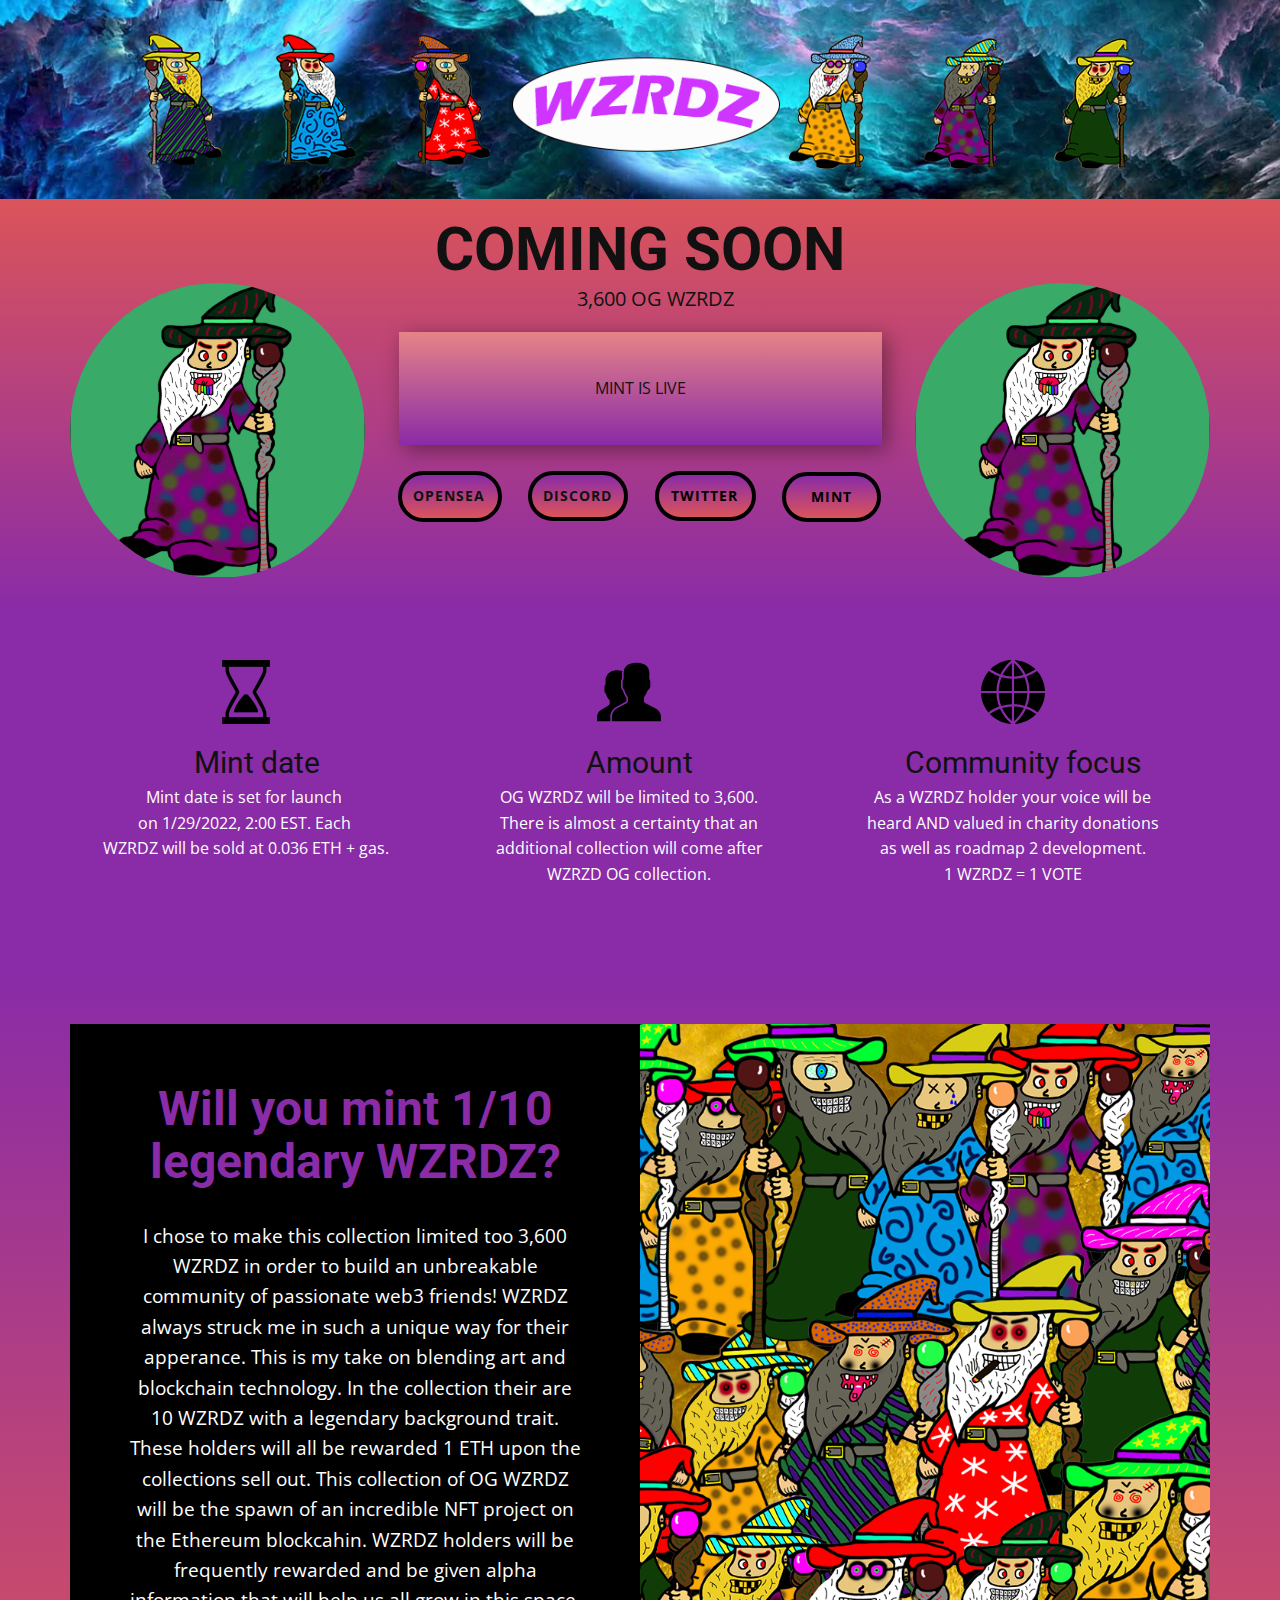
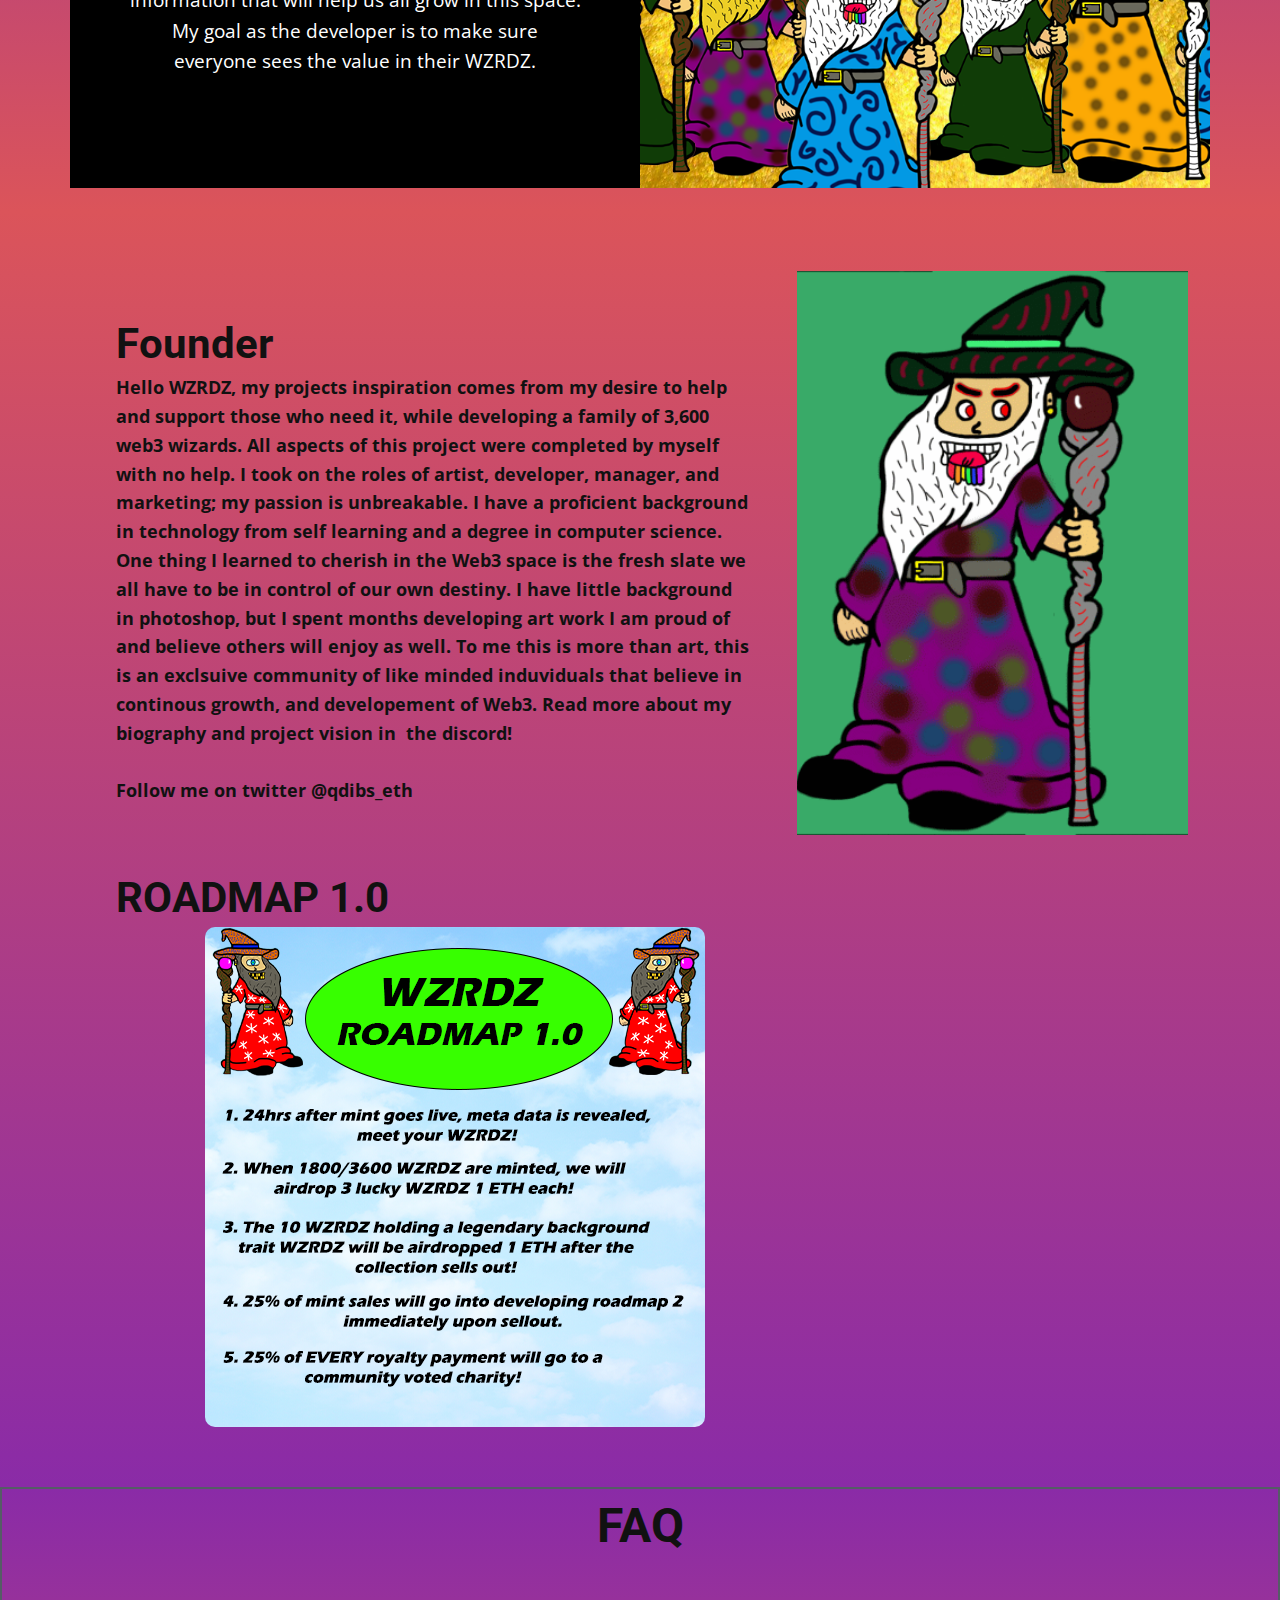
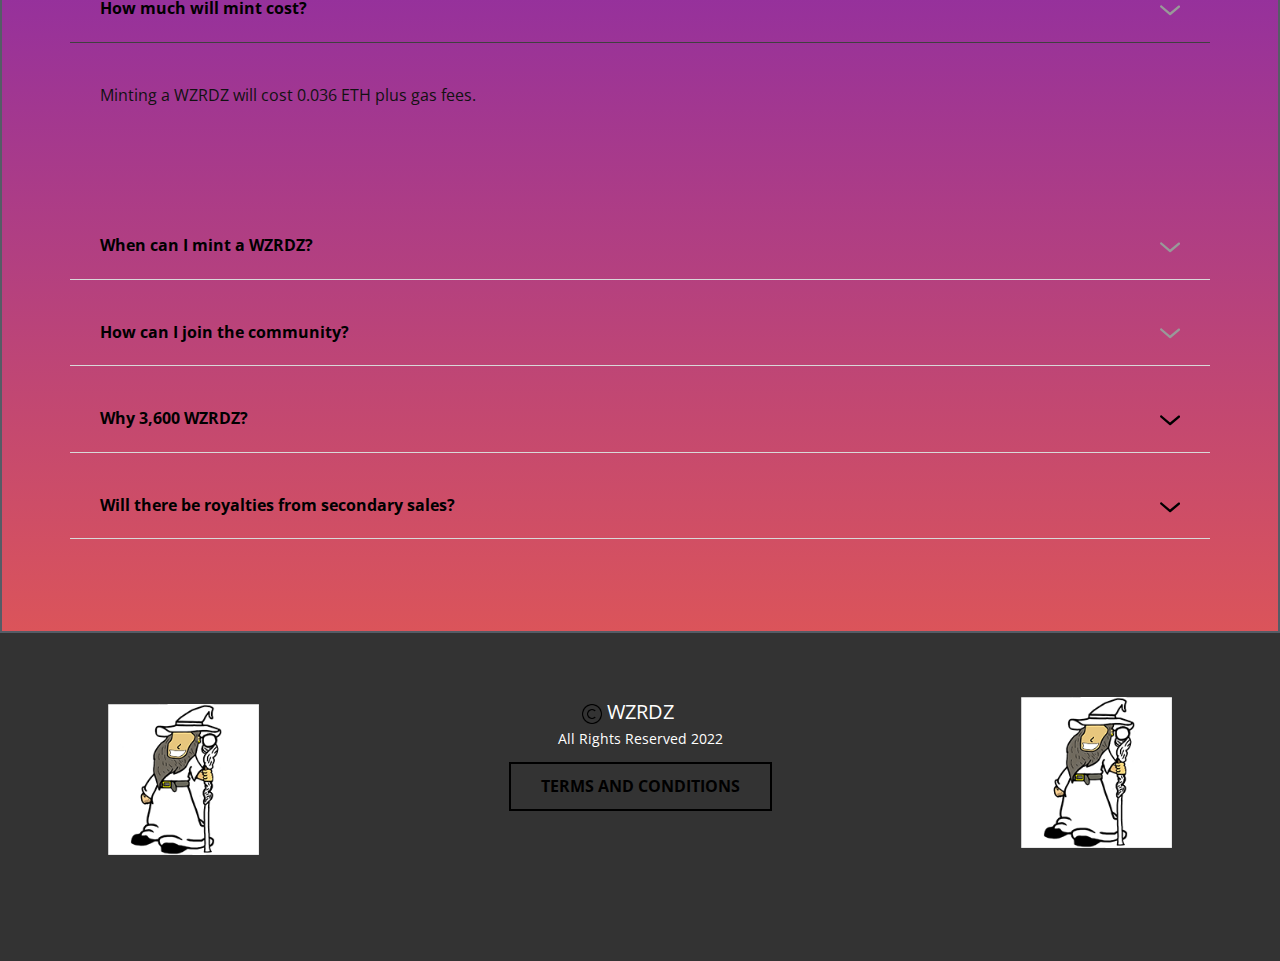
==== commit b5919672: "Update index.html" ====
--- a/index.html
+++ b/index.html
@@ -33,7 +33,7 @@
     <section class="u-align-center u-clearfix u-gradient u-section-1" id="sec-3e87">
       <div class="u-clearfix u-sheet u-sheet-1">
         <h2 class="u-text u-text-1"> COMING SOON</h2>
-        <p class="u-large-text u-text u-text-variant u-text-2">OG WZRDZ SUPPLY OF 3,600</p>
+        <p class="u-large-text u-text u-text-variant u-text-2">3,600 OG WZRDZ</p>
         <div class="u-hidden-xs u-image u-image-circle u-preserve-proportions u-image-1" alt="" data-image-width="500" data-image-height="500"></div>
         <div class="u-expanded-width-xs u-image u-image-circle u-preserve-proportions u-image-2" alt="" data-image-width="500" data-image-height="500">
           <div class="u-preserve-proportions-child" style="padding-top: 57.35%;"></div>
@@ -87,7 +87,7 @@
             <div class="u-align-center u-container-style u-list-item u-repeater-item">
               <div class="u-container-layout u-similar-container u-container-layout-1"><span class="u-file-icon u-icon u-icon-1"><img src="images/507.png" alt=""></span>
                 <h3 class="u-text u-text-body-color u-text-1">Mint date</h3>
-                <p class="u-text u-text-2">Mint date is set for public launch&nbsp;<br>on 1/29/2022, 2:00 EST. Each&nbsp;<br>WZRDZ will be sold at 0.036 ETH + gas.
+                <p class="u-text u-text-2">Mint date is set for launch&nbsp;<br>on 1/29/2022, 2:00 EST. Each&nbsp;<br>WZRDZ will be sold at 0.036 ETH + gas.
                 </p>
               </div>
             </div>
@@ -119,7 +119,7 @@
 		c-0.237-6.935-2.917-13.256-7.209-18.133L49.885,10.507z"></path><path d="M27.975,55.342V42.023c-3.039,0.085-6.016,0.556-8.882,1.4C21.136,47.932,24.141,51.998,27.975,55.342z"></path><path d="M41.947,29.985H29.975v10.038c3.307,0.088,6.548,0.604,9.662,1.542C41.041,37.91,41.833,34.005,41.947,29.985z"></path><path d="M38.86,43.423c-2.866-0.844-5.845-1.314-8.885-1.4v13.323C33.806,52.013,36.814,47.943,38.86,43.423z"></path>
 </g></svg></span>
                 <h3 class="u-text u-text-body-color u-text-5">Community focus</h3>
-                <p class="u-text u-text-6">As a WZRDZ holder your voice will be heard AND valued in charity donations as well as roadmap 2 developement.<br>1 WZRDZ = 1 VOTE
+                <p class="u-text u-text-6">As a WZRDZ holder your voice will be heard AND valued in charity donations as well as roadmap 2 development.<br>1 WZRDZ = 1 VOTE
                 </p>
               </div>
             </div>
@@ -135,7 +135,7 @@
               <div class="u-align-center u-black u-container-style u-layout-cell u-left-cell u-size-30 u-size-xs-60 u-layout-cell-1" src="">
                 <div class="u-container-layout u-container-layout-1">
                   <h2 class="u-text u-text-custom-color-1 u-text-1">Will you mint 1/10 legendary WZRDZ?</h2>
-                  <p class="u-text u-text-white u-text-2">I chose to make this collection limited too 3,600 WZRDZ in order to build an ubreakable community of passionate web3 friends! WZRDZ always struck me in such a unique way for their apperance. This is my take on blending art and blockchain technology. In the collection their are 10 WZRDZ with legendary a legendary background trait. These holders will all be rewarded 1 ETH upon the collections sell out. This collection of OG WZRDZ will be the spawn of an incredible NFT project on the Ethereum blockcahin. WZRDZ holders will be frequently rewarded and be given alpha information that will help us all grow in this space. My goal as the developer is to make sure everyone sees the value in their WZRDZ.</p>
+                  <p class="u-text u-text-white u-text-2">I chose to make this collection limited too 3,600 WZRDZ in order to build an unbreakable community of passionate web3 friends! WZRDZ always struck me in such a unique way for their apperance. This is my take on blending art and blockchain technology. In the collection their are 10 WZRDZ with a legendary background trait. These holders will all be rewarded 1 ETH upon the collections sell out. This collection of OG WZRDZ will be the spawn of an incredible NFT project on the Ethereum blockcahin. WZRDZ holders will be frequently rewarded and be given alpha information that will help us all grow in this space. My goal as the developer is to make sure everyone sees the value in their WZRDZ.</p>
                 </div>
               </div>
               <div class="u-align-center u-container-style u-image u-layout-cell u-right-cell u-size-30 u-size-xs-60 u-image-1" src="" data-image-width="1000" data-image-height="1000">
@@ -254,4 +254,4 @@
         <a href="Terms-and-Conditions.html" data-page-id="707819639" class="u-border-2 u-border-black u-btn u-button-style u-hover-black u-none u-text-black u-text-hover-white u-btn-1">TERMS AND CONDITIONS</a>
       </div></footer>
   
-</body></html>+</body></html>
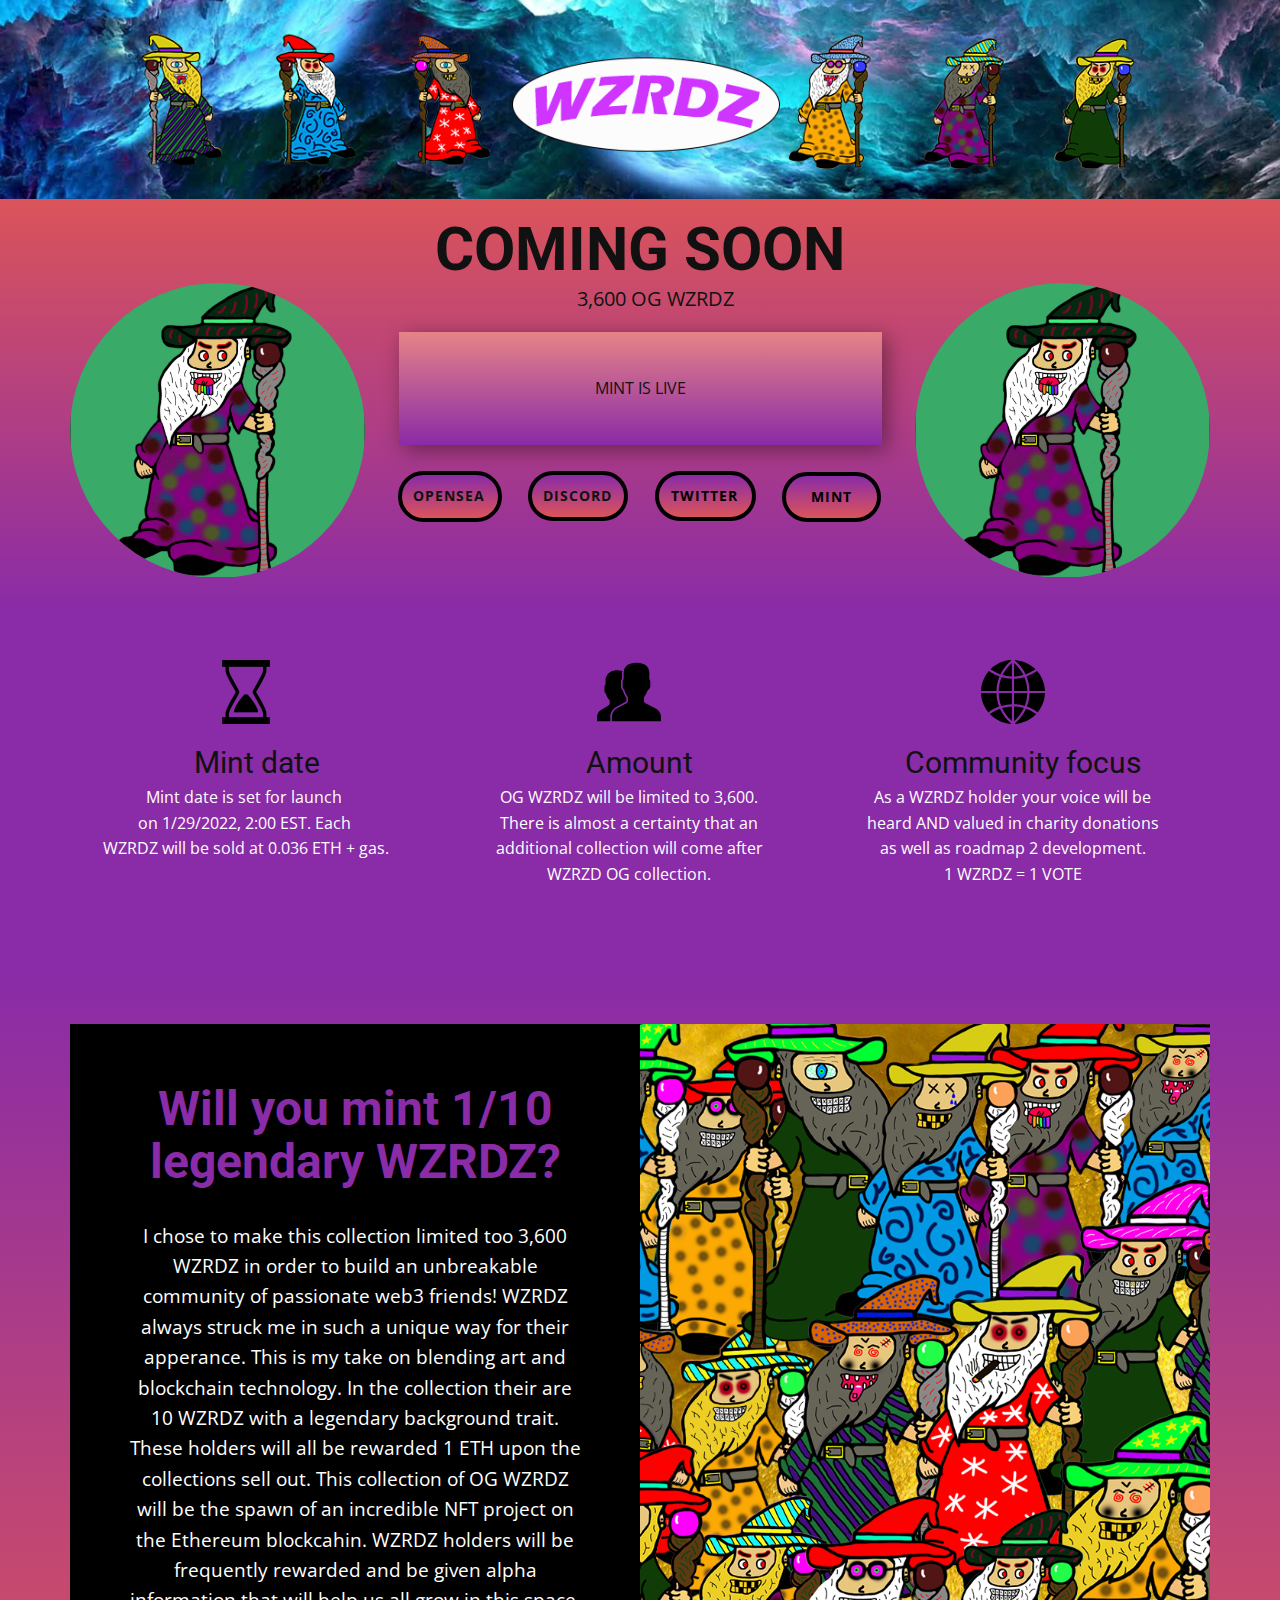
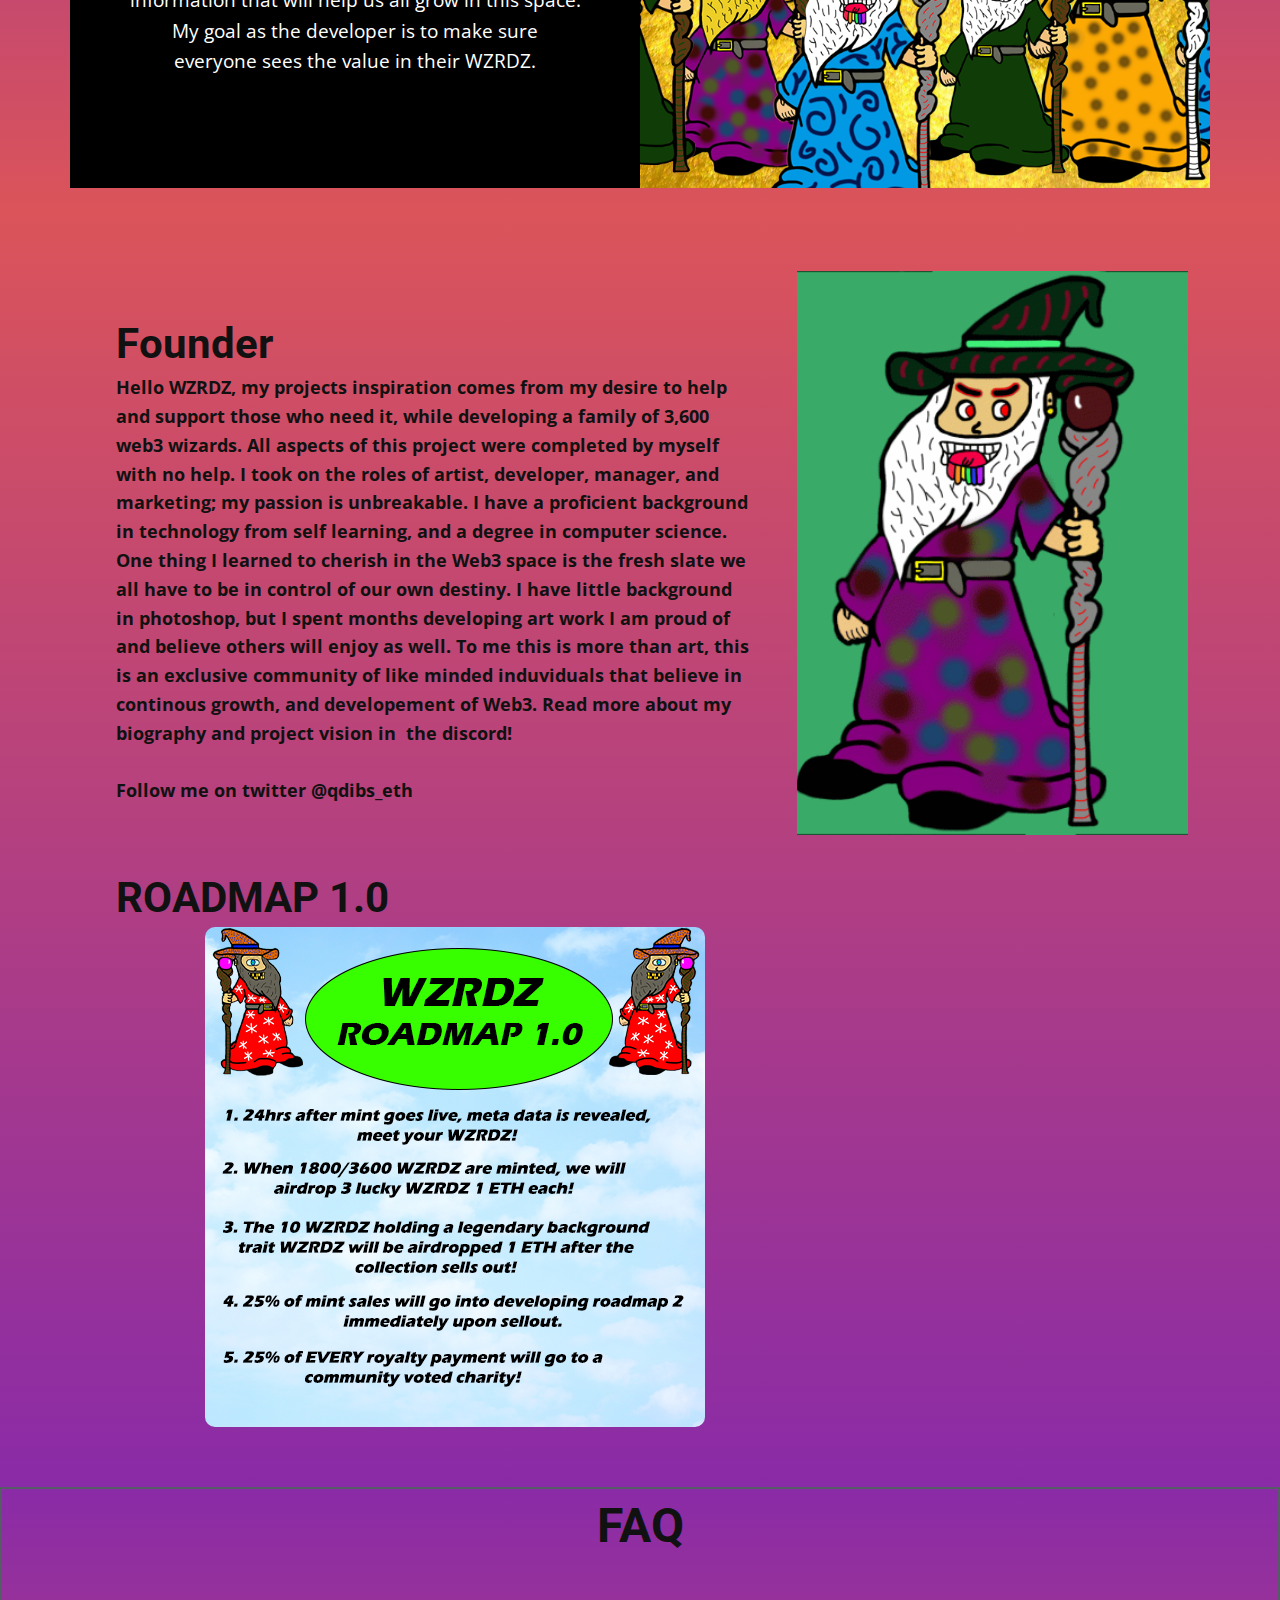
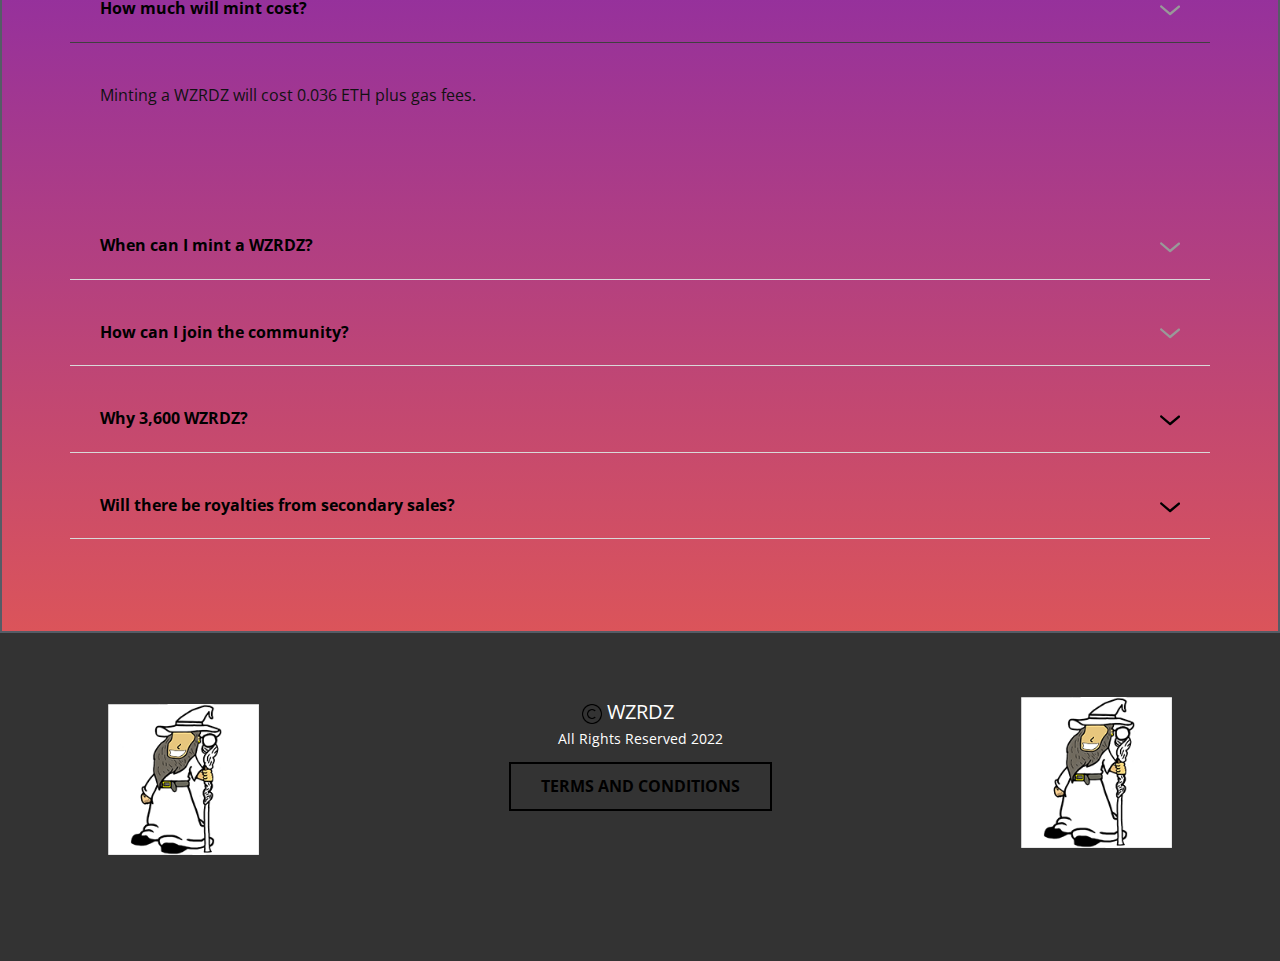
==== commit ea9dbf56: "Update index.html" ====
--- a/index.html
+++ b/index.html
@@ -154,7 +154,7 @@
               <div class="u-align-left u-container-style u-layout-cell u-left-cell u-size-39 u-layout-cell-1">
                 <div class="u-container-layout u-container-layout-1">
                   <h2 class="u-text u-text-default u-text-1">Founder</h2>
-                  <p class="u-text u-text-2">Hello WZRDZ, my projects inspiration comes from my desire to help and support those who need it, while developing a family of 3,600 web3 wizards. All aspects of this project were completed by myself with no help. I took on the roles of artist, developer, manager, and marketing; my passion is unbreakable. I have a ​proficient background in technology from self learning and a degree in computer science. One thing I learned to cherish in the Web3 space is the fresh slate we all have to be in control of our own destiny. I have little background in photoshop, but I spent months developing art work I am proud of and believe others will enjoy as well. To me this is more than art, this is an exclsuive community of like minded induviduals that believe in continous growth, and developement of Web3. Read more about my biography and project vision in&nbsp; the discord!<br>
+                  <p class="u-text u-text-2">Hello WZRDZ, my projects inspiration comes from my desire to help and support those who need it, while developing a family of 3,600 web3 wizards. All aspects of this project were completed by myself with no help. I took on the roles of artist, developer, manager, and marketing; my passion is unbreakable. I have a ​proficient background in technology from self learning, and a degree in computer science. One thing I learned to cherish in the Web3 space is the fresh slate we all have to be in control of our own destiny. I have little background in photoshop, but I spent months developing art work I am proud of and believe others will enjoy as well. To me this is more than art, this is an exclusive community of like minded induviduals that believe in continous growth, and developement of Web3. Read more about my biography and project vision in&nbsp; the discord!<br>
                     <br>Follow me on twitter @qdibs_eth
                   </p>
                 </div>
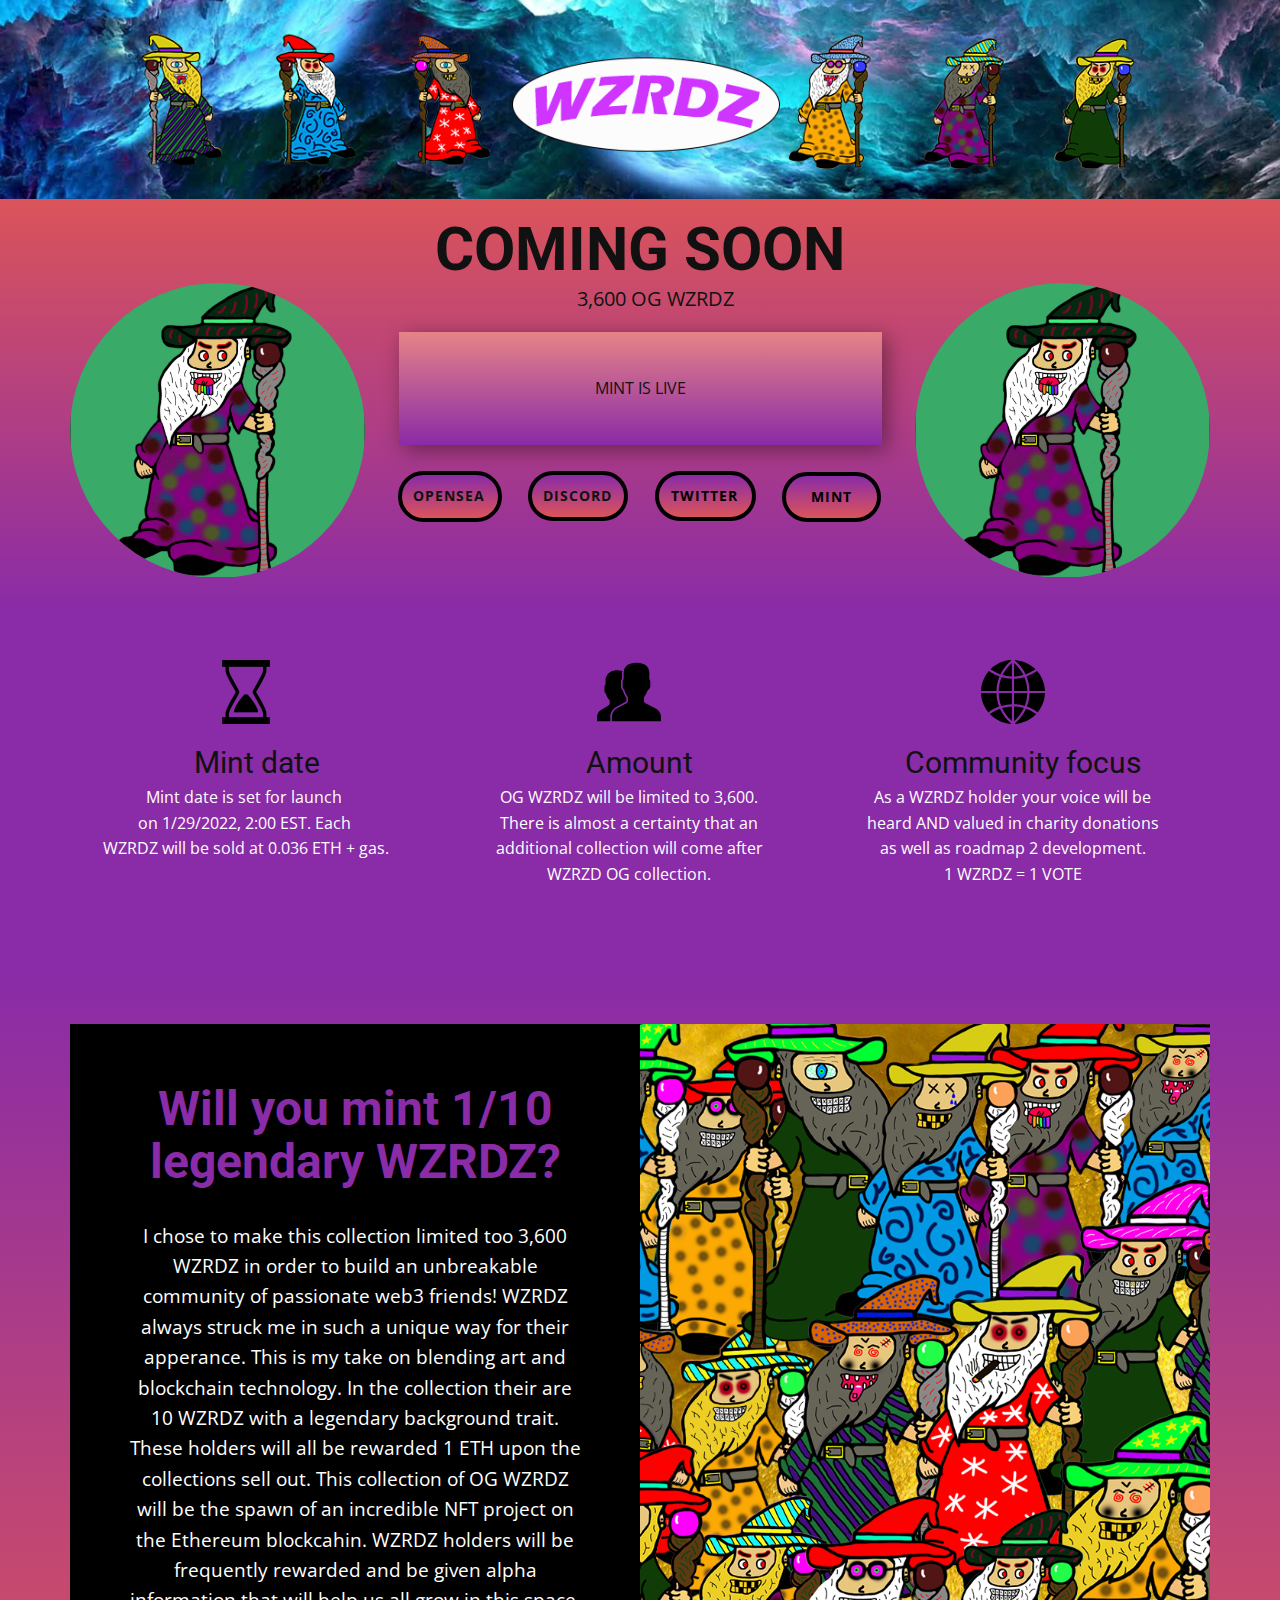
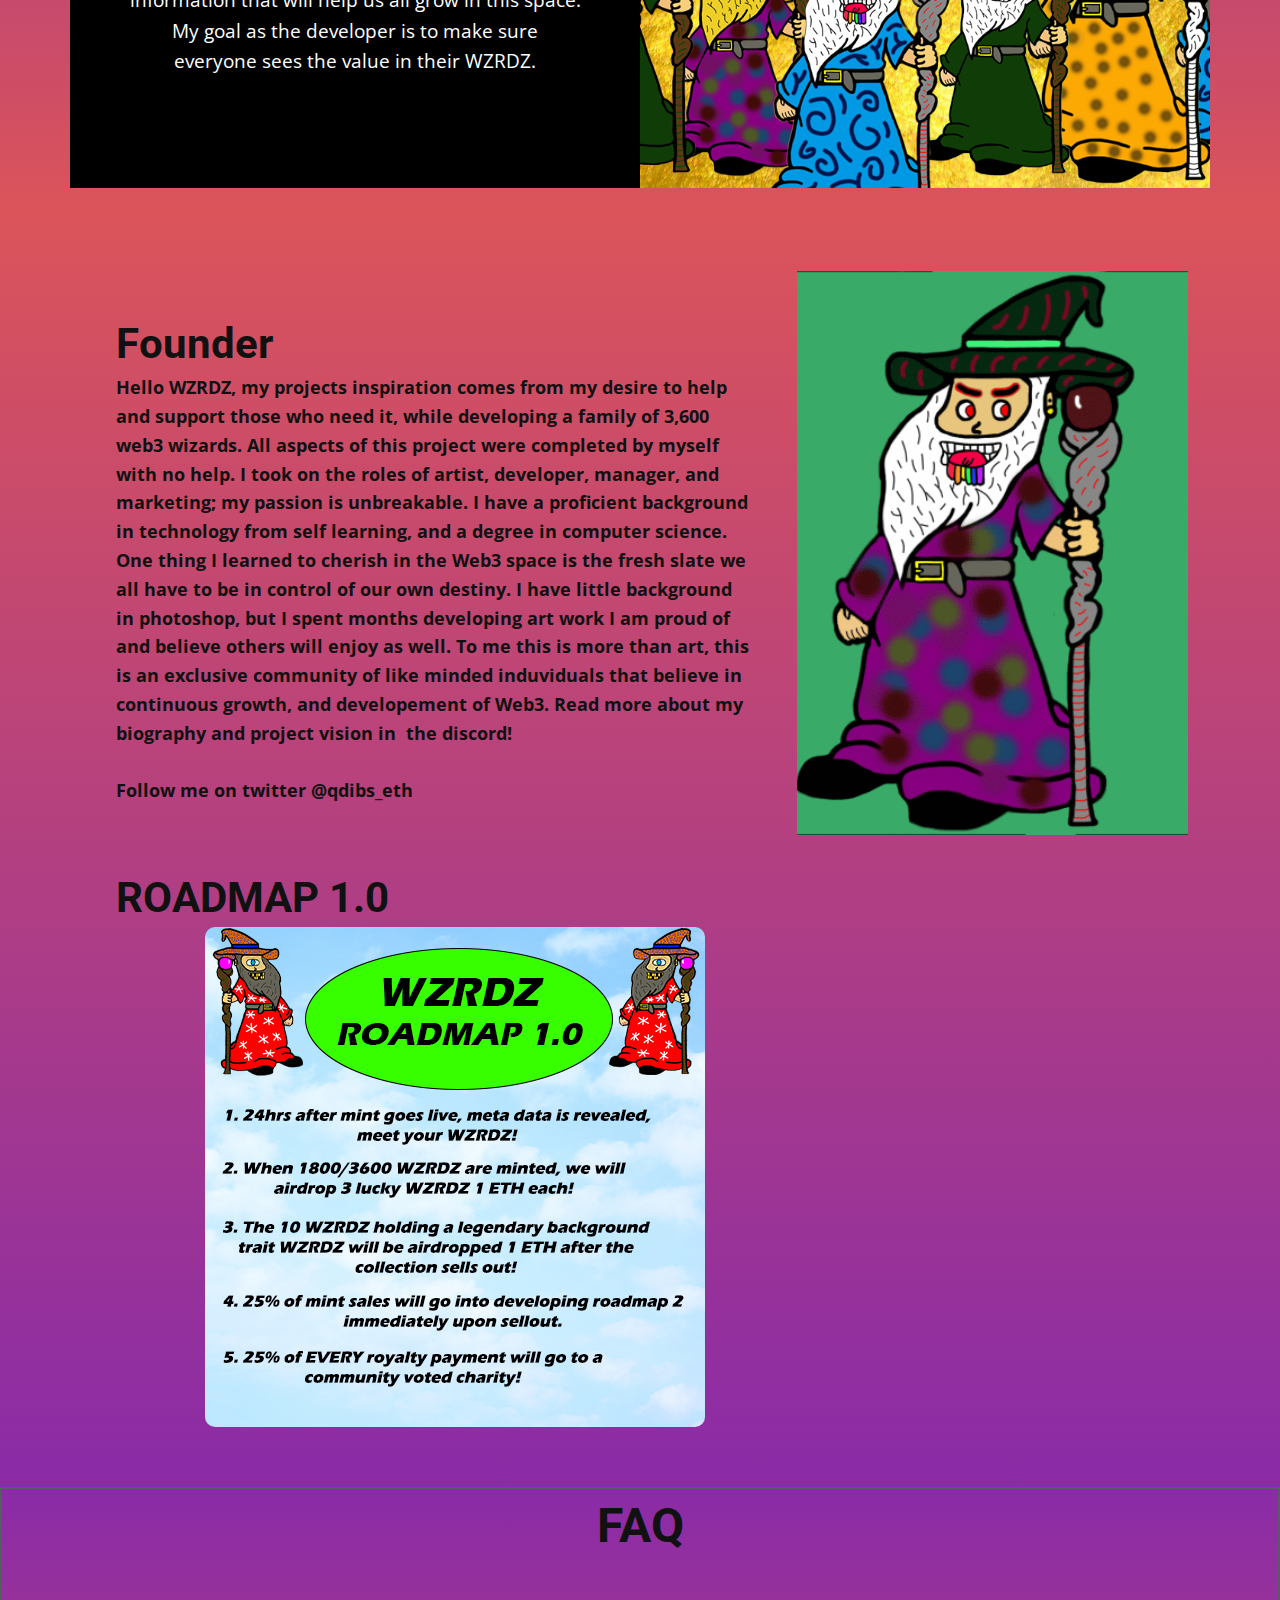
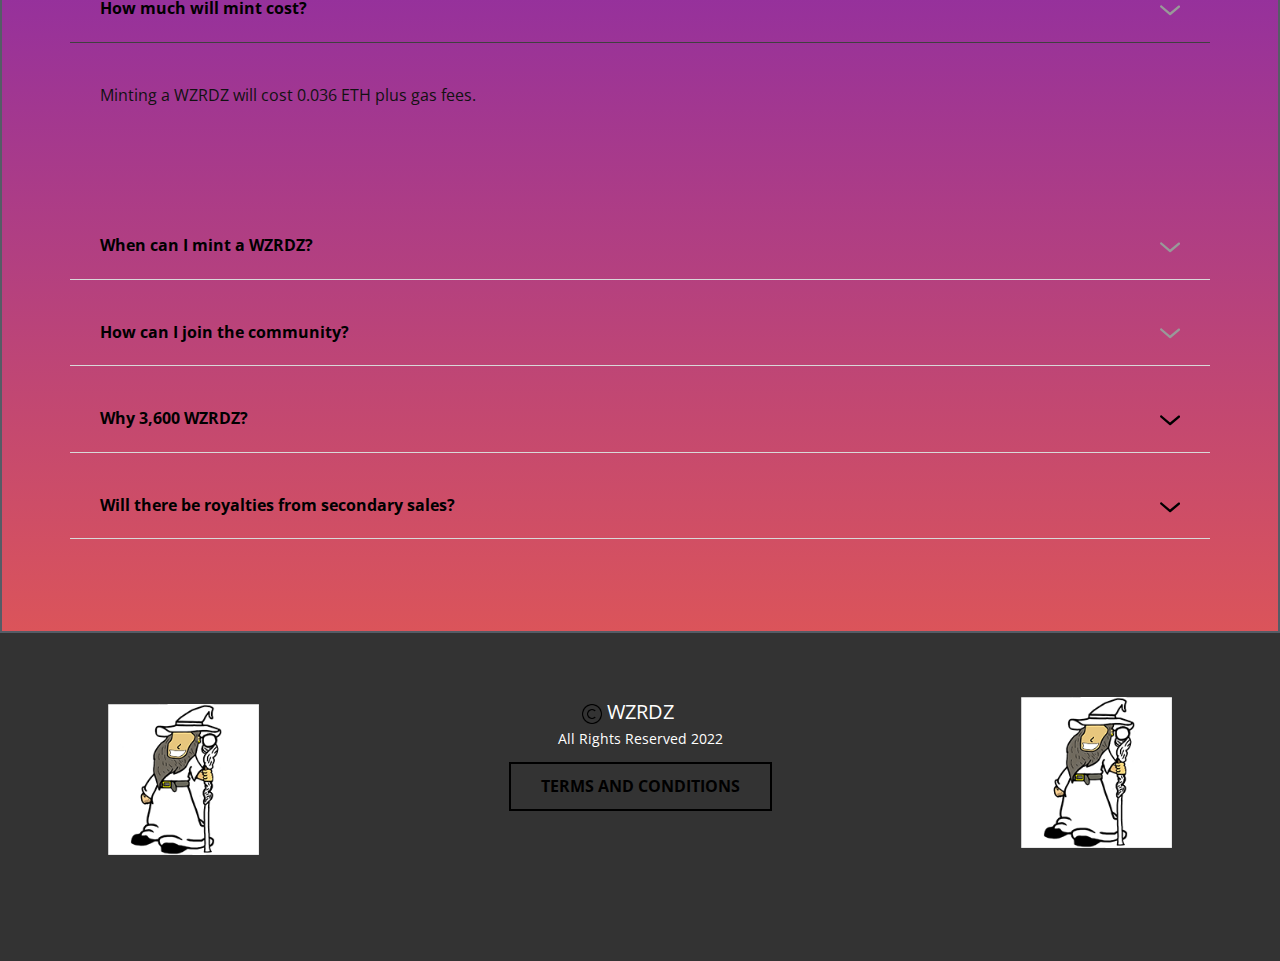
==== commit aaef1a88: "Update index.html" ====
--- a/index.html
+++ b/index.html
@@ -154,7 +154,7 @@
               <div class="u-align-left u-container-style u-layout-cell u-left-cell u-size-39 u-layout-cell-1">
                 <div class="u-container-layout u-container-layout-1">
                   <h2 class="u-text u-text-default u-text-1">Founder</h2>
-                  <p class="u-text u-text-2">Hello WZRDZ, my projects inspiration comes from my desire to help and support those who need it, while developing a family of 3,600 web3 wizards. All aspects of this project were completed by myself with no help. I took on the roles of artist, developer, manager, and marketing; my passion is unbreakable. I have a ​proficient background in technology from self learning, and a degree in computer science. One thing I learned to cherish in the Web3 space is the fresh slate we all have to be in control of our own destiny. I have little background in photoshop, but I spent months developing art work I am proud of and believe others will enjoy as well. To me this is more than art, this is an exclusive community of like minded induviduals that believe in continous growth, and developement of Web3. Read more about my biography and project vision in&nbsp; the discord!<br>
+                  <p class="u-text u-text-2">Hello WZRDZ, my projects inspiration comes from my desire to help and support those who need it, while developing a family of 3,600 web3 wizards. All aspects of this project were completed by myself with no help. I took on the roles of artist, developer, manager, and marketing; my passion is unbreakable. I have a ​proficient background in technology from self learning, and a degree in computer science. One thing I learned to cherish in the Web3 space is the fresh slate we all have to be in control of our own destiny. I have little background in photoshop, but I spent months developing art work I am proud of and believe others will enjoy as well. To me this is more than art, this is an exclusive community of like minded induviduals that believe in continuous growth, and developement of Web3. Read more about my biography and project vision in&nbsp; the discord!<br>
                     <br>Follow me on twitter @qdibs_eth
                   </p>
                 </div>
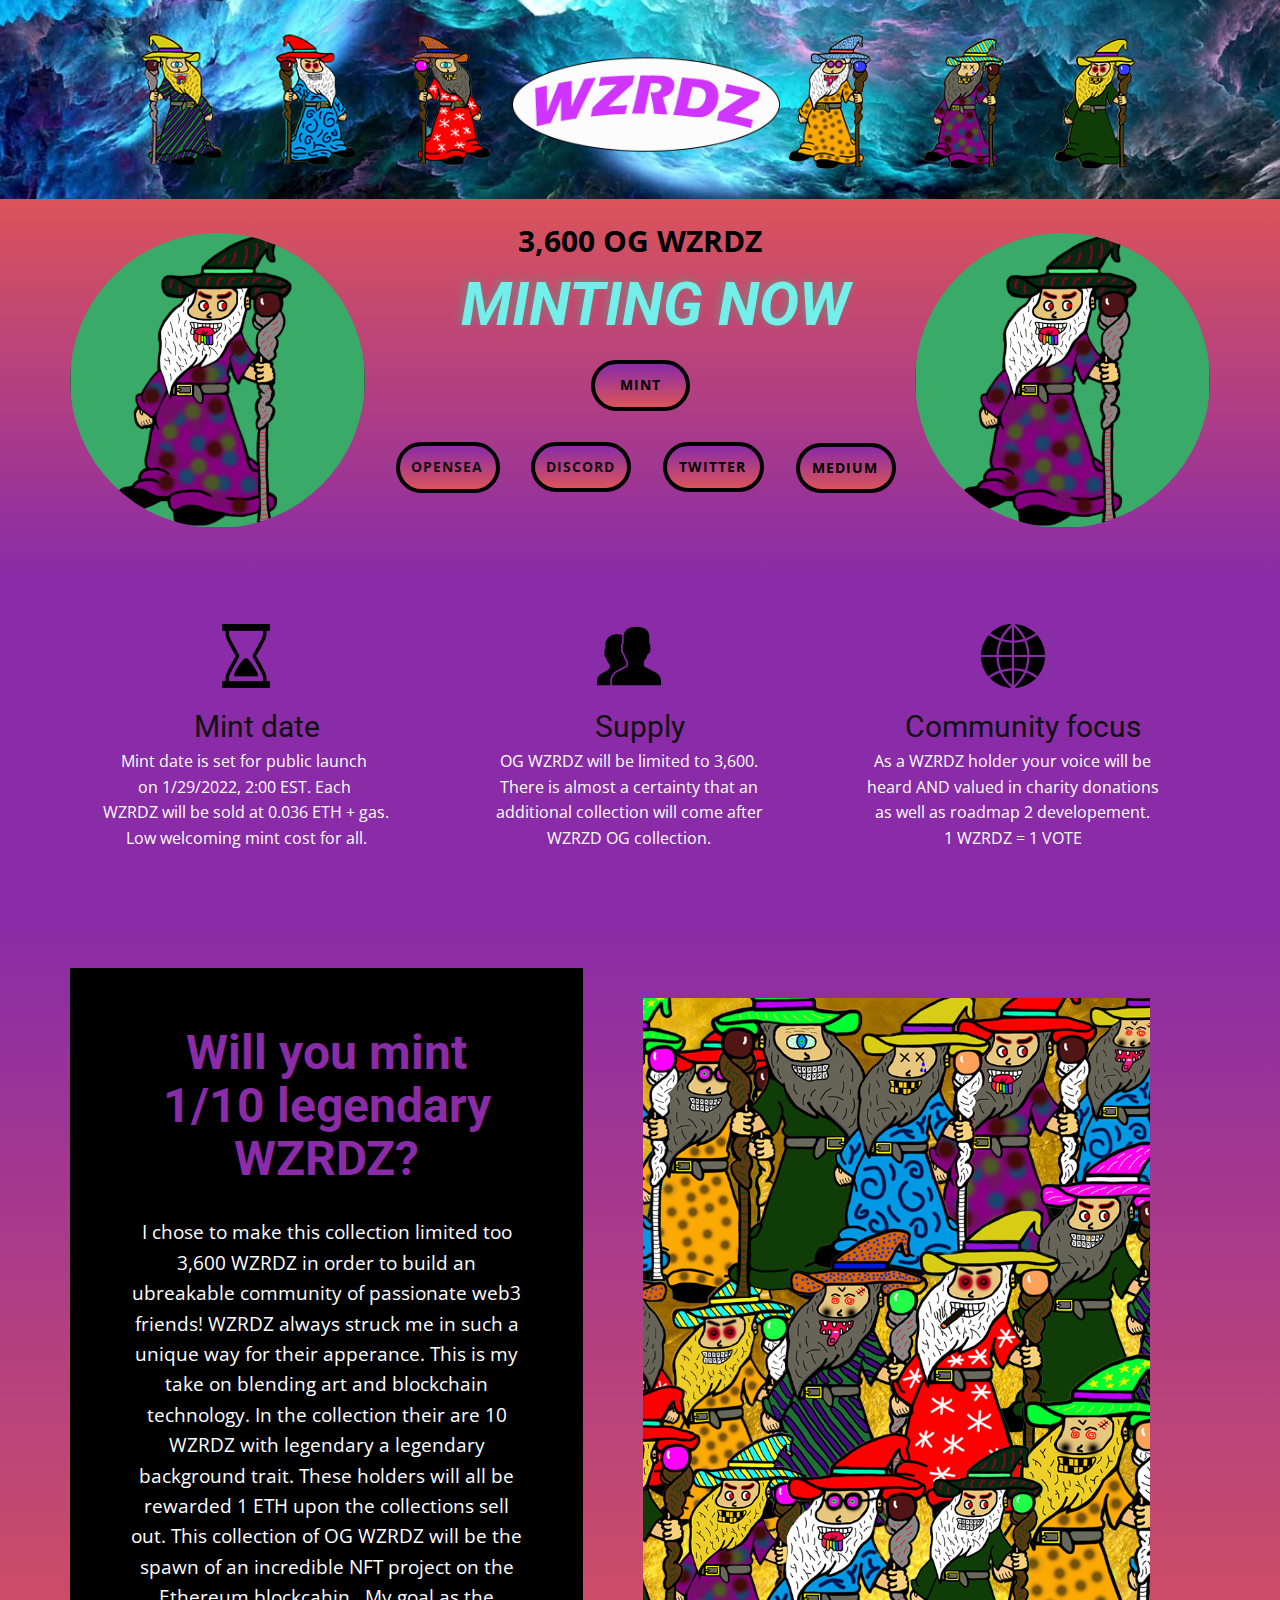
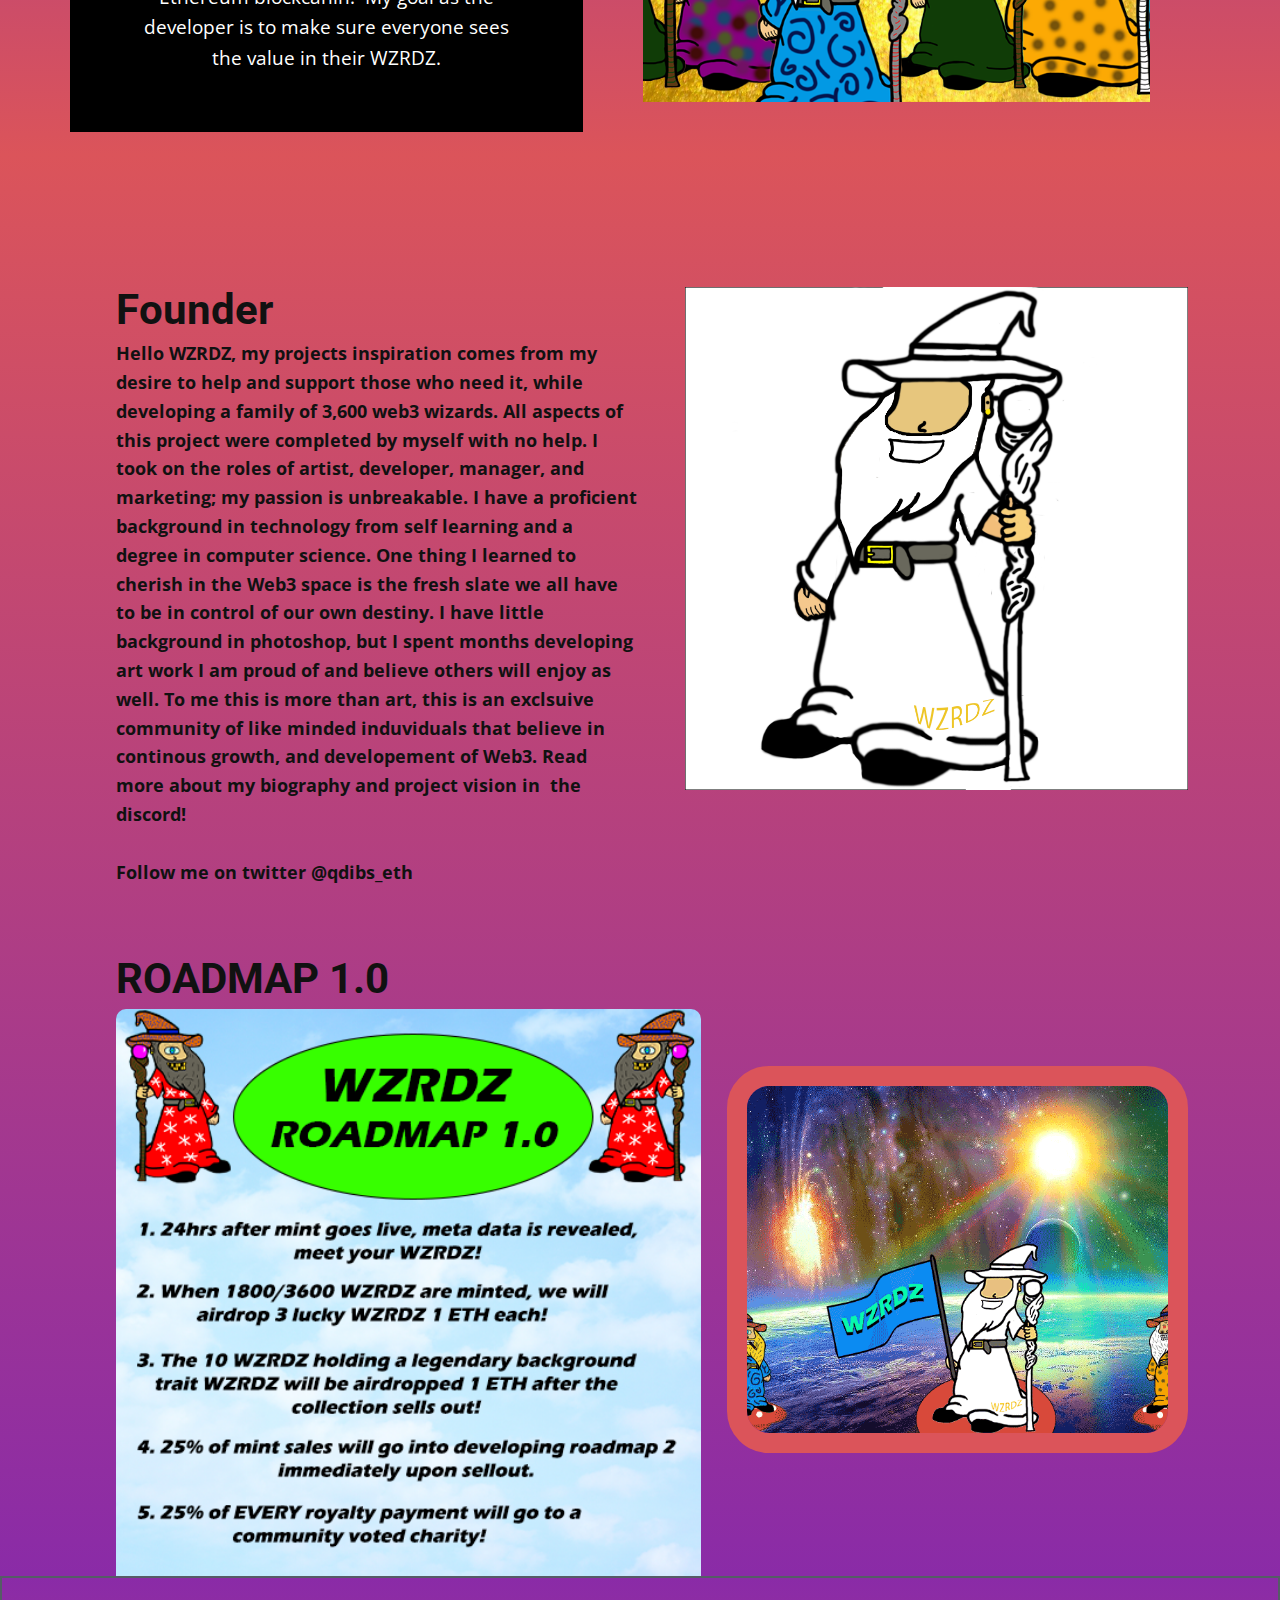
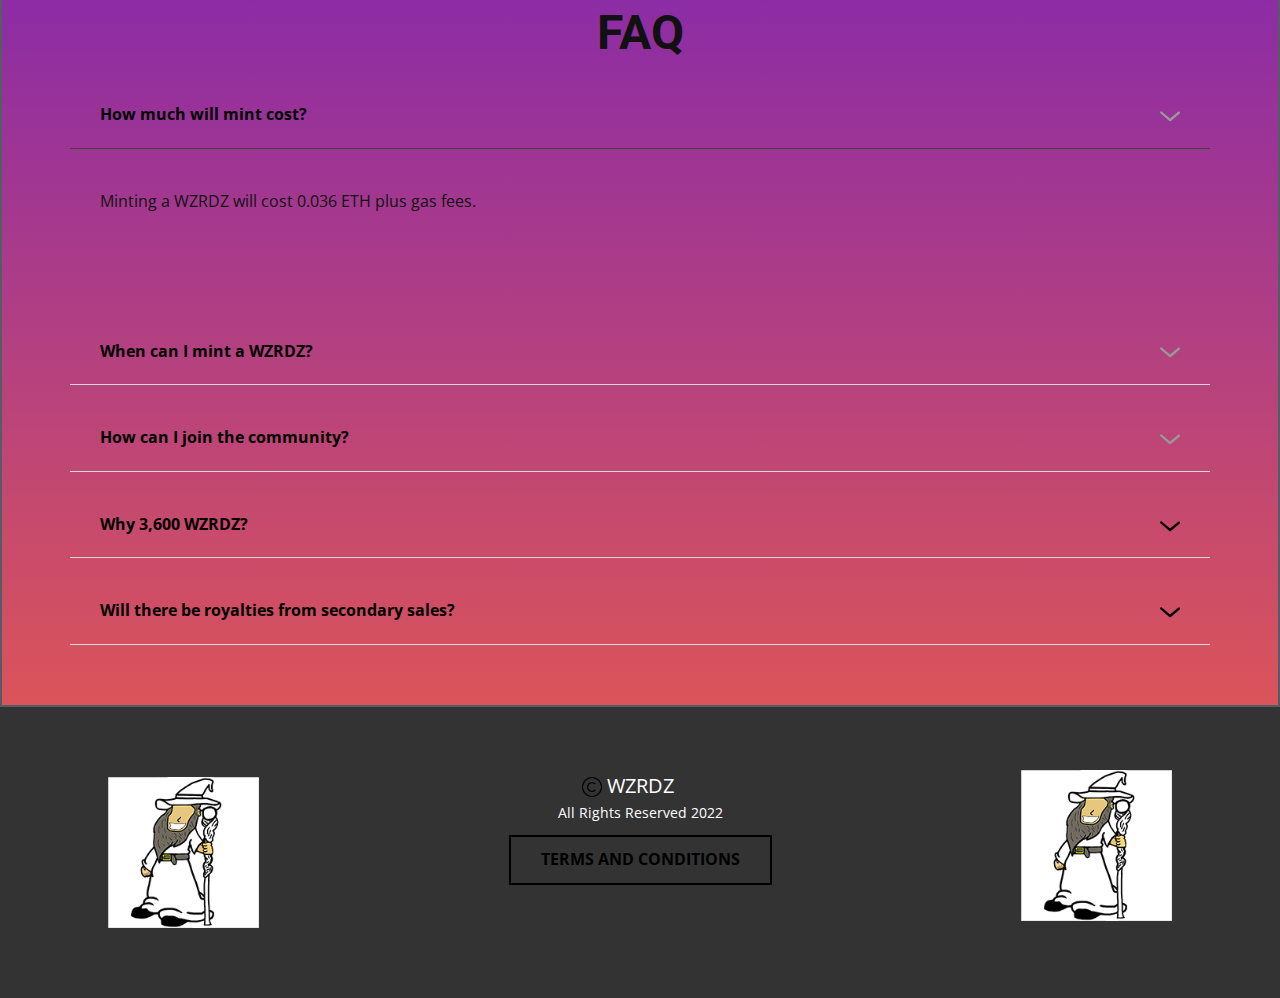
==== commit eeb92ce6: "Add files via upload" ====
--- a/index.html
+++ b/index.html
@@ -32,52 +32,16 @@
   <body data-home-page="WZRDZ.html" data-home-page-title="WZRDZ" class="u-body"><header class="u-clearfix u-header u-image u-header" id="sec-e97d" data-image-width="1400" data-image-height="400"><div class="u-align-left u-clearfix u-sheet u-sheet-1"></div></header>
     <section class="u-align-center u-clearfix u-gradient u-section-1" id="sec-3e87">
       <div class="u-clearfix u-sheet u-sheet-1">
-        <h2 class="u-text u-text-1"> COMING SOON</h2>
-        <p class="u-large-text u-text u-text-variant u-text-2">3,600 OG WZRDZ</p>
-        <div class="u-hidden-xs u-image u-image-circle u-preserve-proportions u-image-1" alt="" data-image-width="500" data-image-height="500"></div>
-        <div class="u-expanded-width-xs u-image u-image-circle u-preserve-proportions u-image-2" alt="" data-image-width="500" data-image-height="500">
-          <div class="u-preserve-proportions-child" style="padding-top: 57.35%;"></div>
-        </div>
-        <div class="u-countdown u-gradient u-countdown-1" data-target-date="Sat, 29 Jan 2022 19:00:19 GMT" data-type="to-date" data-for="everyone" data-time-left="6d" data-timer-id="dfea" data-target-number="100" data-direction="down" data-start-time="Fri Nov 26 2021 16:40:08 GMT+0300 (Москва, стандартное время)" data-frequency="10s" data-after-count="message" data-redirect-url="https://">
-          <div class="u-countdown-wrapper u-spacing-40">
-            <div class="u-countdown-item u-countdown-years u-hidden u-spacing-15 u-countdown-item-1">
-              <div class="u-countdown-counter u-spacing-2 u-countdown-counter-1"><div class="u-countdown-number">0</div><div class="u-countdown-number u-hidden">0</div></div>
-              <div class="u-countdown-label u-text-black u-countdown-label-1">Years</div>
-            </div>
-            <div class="u-countdown-separator u-hidden u-countdown-separator-1">:</div>
-            <div class="u-countdown-days u-countdown-item u-spacing-15 u-countdown-item-2">
-              <div class="u-countdown-counter u-spacing-2 u-countdown-counter-2"><div class="u-countdown-number">6</div><div class="u-countdown-number u-hidden">0</div><div class="u-countdown-number u-hidden">0</div></div>
-              <div class="u-countdown-label u-text-black u-countdown-label-2">Days</div>
-            </div>
-            <div class="u-countdown-separator u-countdown-separator-2">:</div>
-            <div class="u-countdown-hours u-countdown-item u-spacing-15 u-countdown-item-3">
-              <div class="u-countdown-counter u-spacing-2 u-countdown-counter-3"><div class="u-countdown-number">1</div><div class="u-countdown-number">8</div></div>
-              <div class="u-countdown-label u-text-black u-countdown-label-3">Hours</div>
-            </div>
-            <div class="u-countdown-separator u-countdown-separator-3">:</div>
-            <div class="u-countdown-item u-countdown-minutes u-spacing-15 u-countdown-item-4">
-              <div class="u-countdown-counter u-spacing-2 u-countdown-counter-4"><div class="u-countdown-number">2</div><div class="u-countdown-number">6</div></div>
-              <div class="u-countdown-label u-text-black u-countdown-label-4">Minutes</div>
-            </div>
-            <div class="u-countdown-separator u-countdown-separator-4">:</div>
-            <div class="u-countdown-item u-countdown-seconds u-spacing-15 u-countdown-item-5">
-              <div class="u-countdown-counter u-spacing-2 u-countdown-counter-5"><div class="u-countdown-number">0</div><div class="u-countdown-number">7</div></div>
-              <div class="u-countdown-label u-text-black u-countdown-label-5">Seconds</div>
-            </div>
-            <div class="u-countdown-separator u-hidden u-countdown-separator-5">:</div>
-            <div class="u-countdown-item u-countdown-numbers u-hidden u-spacing-15 u-countdown-item-6">
-              <div class="u-countdown-counter u-spacing-2 u-countdown-counter-6"><div class="u-countdown-number">0</div><div class="u-countdown-number">0</div><div class="u-countdown-number">1</div><div class="u-countdown-number">0</div><div class="u-countdown-number">0</div></div>
-              <div class="u-countdown-label u-text-black u-countdown-label-6">Items</div>
-            </div>
-          </div>
-          <div class="u-countdown-message u-hidden">
-            <p>MINT IS LIVE</p>
-          </div>
-        </div>
-        <a href="https://twitter.com/WZRDZ_NFT" class="u-border-4 u-border-black u-border-hover-palette-1-base u-btn u-btn-round u-button-style u-gradient u-hover-palette-1-base u-none u-radius-50 u-text-black u-btn-1" target="_blank">Twitter</a>
-        <a href="https://discord.gg/wzrdz" class="u-border-4 u-border-black u-border-hover-palette-1-base u-btn u-btn-round u-button-style u-gradient u-hover-palette-1-base u-none u-radius-50 u-text-body-color u-btn-2">Discord</a>
-        <a href="https://opensea.io/collection/wzrdz" class="u-border-4 u-border-black u-border-hover-palette-1-base u-btn u-btn-round u-button-style u-gradient u-hover-palette-1-base u-none u-radius-50 u-text-body-color u-btn-3" target="_blank">OpenSea</a>
-        <a href="https://www.wzrdz.io" class="u-border-4 u-border-black u-border-hover-palette-1-base u-btn u-btn-round u-button-style u-gradient u-hover-palette-1-base u-none u-radius-50 u-text-black u-btn-4" target="_blank">MINT</a>
+        <p class="u-large-text u-text u-text-black u-text-variant u-text-1">3,600 OG WZRDZ</p>
+        <div class="u-hidden-xs u-image u-image-circle u-preserve-proportions u-image-1" alt="" data-image-width="500" data-image-height="500" data-animation-name="customAnimation" data-animation-duration="1000" data-animation-direction=""></div>
+        <div class="u-image u-image-circle u-preserve-proportions u-image-2" alt="" data-image-width="500" data-image-height="500" data-animation-name="customAnimation" data-animation-duration="1000" data-animation-direction=""></div>
+        <h2 class="u-text u-text-palette-4-light-1 u-text-2"><span class="u-icon"></span>&nbsp; MINTING​ NOW
+        </h2>
+        <a href="https://www.wzrdz.io" class="u-border-4 u-border-black u-border-hover-palette-1-base u-btn u-btn-round u-button-style u-gradient u-hover-palette-1-base u-none u-radius-50 u-text-black u-btn-1" target="_blank">MINT</a>
+        <a href="https://twitter.com/WZRDZ_NFT" class="u-border-4 u-border-black u-border-hover-palette-1-base u-btn u-btn-round u-button-style u-gradient u-hover-palette-1-base u-none u-radius-50 u-text-black u-btn-2" target="_blank">Twitter</a>
+        <a href="https://discord.gg/wzrdz" class="u-border-4 u-border-black u-border-hover-palette-1-base u-btn u-btn-round u-button-style u-gradient u-hover-palette-1-base u-none u-radius-50 u-text-body-color u-btn-3">Discord</a>
+        <a href="https://opensea.io/collection/wzrdz" class="u-border-4 u-border-black u-border-hover-palette-1-base u-btn u-btn-round u-button-style u-gradient u-hover-palette-1-base u-none u-radius-50 u-text-body-color u-btn-4" target="_blank">OpenSea</a>
+        <a href="https://medium.com/@WZRDZ/wzrdz-nft-web3-wizards-2265dd067907" class="u-border-4 u-border-black u-border-hover-palette-1-base u-btn u-btn-round u-button-style u-gradient u-hover-palette-1-base u-none u-radius-50 u-text-black u-btn-5" target="_blank">medium</a>
       </div>
     </section>
     <section class="u-align-center u-clearfix u-custom-color-1 u-section-2" id="sec-9575">
@@ -87,7 +51,7 @@
             <div class="u-align-center u-container-style u-list-item u-repeater-item">
               <div class="u-container-layout u-similar-container u-container-layout-1"><span class="u-file-icon u-icon u-icon-1"><img src="images/507.png" alt=""></span>
                 <h3 class="u-text u-text-body-color u-text-1">Mint date</h3>
-                <p class="u-text u-text-2">Mint date is set for launch&nbsp;<br>on 1/29/2022, 2:00 EST. Each&nbsp;<br>WZRDZ will be sold at 0.036 ETH + gas.
+                <p class="u-text u-text-2">Mint date is set for public launch&nbsp;<br>on 1/29/2022, 2:00 EST. Each&nbsp;<br>WZRDZ will be sold at 0.036 ETH + gas. Low welcoming mint cost for all.
                 </p>
               </div>
             </div>
@@ -103,7 +67,7 @@
 		c0,1.079,0.483,2.085,1.311,2.765c0.825,3.11,2.854,5.46,3.644,6.285v2.743c0,0.787-0.428,1.509-1.171,1.915l-6.653,4.173
 		C1.583,48.134,0,50.801,0,53.703V57.5h12.5v-4.238C12.5,49.409,14.601,45.87,17.983,44.025z"></path>
 </g></svg></span>
-                <h3 class="u-text u-text-body-color u-text-3">Amount</h3>
+                <h3 class="u-text u-text-body-color u-text-3">Supply</h3>
                 <p class="u-text u-text-4">OG WZRDZ will be limited to 3,600. There is almost a certainty that an additional collection will come after WZRZD OG collection.</p>
               </div>
             </div>
@@ -119,7 +83,7 @@
 		c-0.237-6.935-2.917-13.256-7.209-18.133L49.885,10.507z"></path><path d="M27.975,55.342V42.023c-3.039,0.085-6.016,0.556-8.882,1.4C21.136,47.932,24.141,51.998,27.975,55.342z"></path><path d="M41.947,29.985H29.975v10.038c3.307,0.088,6.548,0.604,9.662,1.542C41.041,37.91,41.833,34.005,41.947,29.985z"></path><path d="M38.86,43.423c-2.866-0.844-5.845-1.314-8.885-1.4v13.323C33.806,52.013,36.814,47.943,38.86,43.423z"></path>
 </g></svg></span>
                 <h3 class="u-text u-text-body-color u-text-5">Community focus</h3>
-                <p class="u-text u-text-6">As a WZRDZ holder your voice will be heard AND valued in charity donations as well as roadmap 2 development.<br>1 WZRDZ = 1 VOTE
+                <p class="u-text u-text-6">As a WZRDZ holder your voice will be heard AND valued in charity donations as well as roadmap 2 developement.<br>1 WZRDZ = 1 VOTE
                 </p>
               </div>
             </div>
@@ -132,14 +96,16 @@
         <div class="u-clearfix u-expanded-width u-gutter-0 u-layout-wrap u-layout-wrap-1">
           <div class="u-layout" style="">
             <div class="u-layout-row" style="">
-              <div class="u-align-center u-black u-container-style u-layout-cell u-left-cell u-size-30 u-size-xs-60 u-layout-cell-1" src="">
+              <div class="u-align-center u-black u-container-style u-layout-cell u-left-cell u-size-27 u-size-xs-60 u-layout-cell-1" src="">
                 <div class="u-container-layout u-container-layout-1">
                   <h2 class="u-text u-text-custom-color-1 u-text-1">Will you mint 1/10 legendary WZRDZ?</h2>
-                  <p class="u-text u-text-white u-text-2">I chose to make this collection limited too 3,600 WZRDZ in order to build an unbreakable community of passionate web3 friends! WZRDZ always struck me in such a unique way for their apperance. This is my take on blending art and blockchain technology. In the collection their are 10 WZRDZ with a legendary background trait. These holders will all be rewarded 1 ETH upon the collections sell out. This collection of OG WZRDZ will be the spawn of an incredible NFT project on the Ethereum blockcahin. WZRDZ holders will be frequently rewarded and be given alpha information that will help us all grow in this space. My goal as the developer is to make sure everyone sees the value in their WZRDZ.</p>
-                </div>
-              </div>
-              <div class="u-align-center u-container-style u-image u-layout-cell u-right-cell u-size-30 u-size-xs-60 u-image-1" src="" data-image-width="1000" data-image-height="1000">
-                <div class="u-container-layout u-valign-middle u-container-layout-2" src=""></div>
+                  <p class="u-text u-text-white u-text-2">I chose to make this collection limited too 3,600 WZRDZ in order to build an ubreakable community of passionate web3 friends! WZRDZ always struck me in such a unique way for their apperance. This is my take on blending art and blockchain technology. In the collection their are 10 WZRDZ with legendary a legendary background trait. These holders will all be rewarded 1 ETH upon the collections sell out. This collection of OG WZRDZ will be the spawn of an incredible NFT project on the Ethereum blockcahin.&nbsp; My goal as the developer is to make sure everyone sees the value in their WZRDZ.</p>
+                </div>
+              </div>
+              <div class="u-align-center u-container-style u-layout-cell u-right-cell u-size-33 u-size-xs-60 u-layout-cell-2" src="">
+                <div class="u-container-layout u-valign-bottom-md u-valign-bottom-xl u-valign-middle-lg u-container-layout-2" src="">
+                  <img class="u-expanded-width-lg u-expanded-width-md u-expanded-width-xl u-image u-image-1" src="images/gang1.png?rand=f74b" data-image-width="1000" data-image-height="1000">
+                </div>
               </div>
             </div>
           </div>
@@ -147,33 +113,36 @@
       </div>
     </section>
     <section class="u-clearfix u-gradient u-section-4" id="sec-4a76">
-      <div class="u-clearfix u-sheet u-valign-middle-lg u-valign-middle-xl u-sheet-1">
-        <div class="u-clearfix u-gutter-0 u-layout-spacing-vertical u-layout-wrap u-layout-wrap-1">
+      <div class="u-clearfix u-sheet u-sheet-1">
+        <div class="u-clearfix u-expanded-width-sm u-expanded-width-xs u-gutter-0 u-layout-spacing-vertical u-layout-wrap u-layout-wrap-1">
           <div class="u-layout">
             <div class="u-layout-row">
-              <div class="u-align-left u-container-style u-layout-cell u-left-cell u-size-39 u-layout-cell-1">
+              <div class="u-align-left u-container-style u-layout-cell u-left-cell u-size-33 u-layout-cell-1">
                 <div class="u-container-layout u-container-layout-1">
                   <h2 class="u-text u-text-default u-text-1">Founder</h2>
-                  <p class="u-text u-text-2">Hello WZRDZ, my projects inspiration comes from my desire to help and support those who need it, while developing a family of 3,600 web3 wizards. All aspects of this project were completed by myself with no help. I took on the roles of artist, developer, manager, and marketing; my passion is unbreakable. I have a ​proficient background in technology from self learning, and a degree in computer science. One thing I learned to cherish in the Web3 space is the fresh slate we all have to be in control of our own destiny. I have little background in photoshop, but I spent months developing art work I am proud of and believe others will enjoy as well. To me this is more than art, this is an exclusive community of like minded induviduals that believe in continuous growth, and developement of Web3. Read more about my biography and project vision in&nbsp; the discord!<br>
+                  <p class="u-text u-text-2">Hello WZRDZ, my projects inspiration comes from my desire to help and support those who need it, while developing a family of 3,600 web3 wizards. All aspects of this project were completed by myself with no help. I took on the roles of artist, developer, manager, and marketing; my passion is unbreakable. I have a ​proficient background in technology from self learning and a degree in computer science. One thing I learned to cherish in the Web3 space is the fresh slate we all have to be in control of our own destiny. I have little background in photoshop, but I spent months developing art work I am proud of and believe others will enjoy as well. To me this is more than art, this is an exclsuive community of like minded induviduals that believe in continous growth, and developement of Web3. Read more about my biography and project vision in&nbsp; the discord!<br>
                     <br>Follow me on twitter @qdibs_eth
                   </p>
                 </div>
               </div>
-              <div class="u-container-style u-image u-layout-cell u-right-cell u-size-21 u-image-1" src="" data-image-width="500" data-image-height="500">
-                <div class="u-container-layout u-container-layout-2"></div>
+              <div class="u-container-style u-layout-cell u-right-cell u-size-27 u-layout-cell-2" src="">
+                <div class="u-container-layout u-container-layout-2">
+                  <img class="u-expanded-width-xl u-image u-image-default u-preserve-proportions u-image-1" src="images/whiteWZRD.png" alt="" data-image-width="1000" data-image-height="1000">
+                </div>
               </div>
             </div>
           </div>
         </div>
         <h1 class="u-text u-text-default u-text-3">ROADMAP 1.0</h1>
-        <img class="u-image u-image-round u-preserve-proportions u-radius-10 u-image-2" src="images/roadmap1.png" alt="" data-image-width="500" data-image-height="500">
+        <img class="u-expanded-width-sm u-expanded-width-xs u-image u-image-round u-preserve-proportions u-radius-10 u-image-2" src="images/roadmap1.png" alt="" data-image-width="500" data-image-height="500">
+        <img class="u-border-20 u-border-palette-2-base u-expanded-width-md u-expanded-width-sm u-expanded-width-xs u-image u-image-round u-radius-42 u-image-3" alt="" data-image-width="750" data-image-height="500" src="images/wizMOON.gif">
       </div>
     </section>
     <section class="u-align-center u-border-2 u-border-palette-5-dark-2 u-clearfix u-gradient u-section-5" id="sec-c899">
       <div class="u-clearfix u-sheet u-sheet-1">
         <h2 class="u-text u-text-1">f<span style="font-size: 3.75rem;"></span>aq
         </h2>
-        <div class="u-accordion u-faq u-spacing-20 u-accordion-1">
+        <div class="u-accordion u-expanded-width u-faq u-spacing-20 u-accordion-1">
           <div class="u-accordion-item">
             <a class="active u-accordion-link u-border-1 u-border-active-grey-75 u-border-grey-15 u-border-hover-grey-75 u-border-no-left u-border-no-right u-border-no-top u-button-style u-text-black u-accordion-link-1" id="link-accordion-6327" aria-controls="accordion-6327" aria-selected="true">
               <span class="u-accordion-link-text">How much will mint cost?</span><span class="u-accordion-link-icon u-icon u-text-black u-icon-1"><svg class="u-svg-link" preserveAspectRatio="xMidYMin slice" viewBox="0 0 16 16" style=""><use xmlns:xlink="http://www.w3.org/1999/xlink" xlink:href="#svg-8021"></use></svg><svg class="u-svg-content" viewBox="0 0 16 16" x="0px" y="0px" id="svg-8021" style=""><path d="M8,10.7L1.6,5.3c-0.4-0.4-1-0.4-1.3,0c-0.4,0.4-0.4,0.9,0,1.3l7.2,6.1c0.1,0.1,0.4,0.2,0.6,0.2s0.4-0.1,0.6-0.2l7.1-6
@@ -254,4 +223,4 @@
         <a href="Terms-and-Conditions.html" data-page-id="707819639" class="u-border-2 u-border-black u-btn u-button-style u-hover-black u-none u-text-black u-text-hover-white u-btn-1">TERMS AND CONDITIONS</a>
       </div></footer>
   
-</body></html>
+</body></html>--- a/nicepage.css
+++ b/nicepage.css
@@ -34936,10 +34936,14 @@
 }
 @media (max-width: 1199px) {
   .u-header .u-sheet-1 {
-    min-height: 80px;
-  }
-}
-
+    min-height: 115px;
+  }
+}
+@media (max-width: 991px) {
+  .u-header .u-sheet-1 {
+    min-height: 109px;
+  }
+}
 @media (max-width: 767px) {
   .u-header .u-sheet-1 {
     min-height: 95px;
@@ -34955,7 +34959,7 @@
 }
 
 .u-footer .u-sheet-1 {
-  min-height: 328px;
+  min-height: 291px;
 }
 
 .u-footer .u-text-1 {
--- a/WZRDZ.css
+++ b/WZRDZ.css
@@ -3,20 +3,15 @@
 }
 
 .u-section-1 .u-sheet-1 {
-  min-height: 412px;
+  min-height: 376px;
 }
 
 .u-section-1 .u-text-1 {
-  font-weight: 700;
-  font-size: 3.75rem;
   text-align: center;
-  width: 412px;
+  font-size: 1.875rem;
+  width: 515px;
+  font-weight: 700;
   margin: 18px auto 0;
-}
-
-.u-section-1 .u-text-2 {
-  text-align: center;
-  margin: 0 297px 0 328px;
 }
 
 .u-section-1 .u-image-1 {
@@ -35,159 +30,15 @@
   margin: -295px 0 0 auto;
 }
 
-.u-section-1 .u-countdown-1 {
-  background-image: linear-gradient(#e68387, #8a2ba7);
-  box-shadow: 5px 5px 20px 0 rgba(0,0,0,0.4);
-  margin: -246px auto 0;
-  padding: 0;
-}
-
-.u-section-1 .u-countdown-item-1 {
-  padding-top: 0;
-}
-
-.u-section-1 .u-countdown-counter-1 {
-  font-size: 4.5rem;
-  letter-spacing: 2px;
-  font-weight: 700;
-  line-height: 1;
-  text-shadow: 2px 2px 8px rgba(0,0,0,0.4);
-}
-
-.u-section-1 .u-countdown-label-1 {
-  text-transform: uppercase;
-  font-size: 1rem;
-  font-weight: 700;
-}
-
-.u-section-1 .u-countdown-separator-1 {
-  font-size: 4.5rem;
-  letter-spacing: 2px;
-  font-weight: 700;
-  line-height: 1;
-  text-shadow: 2px 2px 8px rgba(0,0,0,0.4);
-}
-
-.u-section-1 .u-countdown-item-2 {
-  padding-top: 0;
-}
-
-.u-section-1 .u-countdown-counter-2 {
-  font-size: 4.5rem;
-  letter-spacing: 2px;
-  font-weight: 700;
-  line-height: 1;
-  text-shadow: 2px 2px 8px rgba(0,0,0,0.4);
-}
-
-.u-section-1 .u-countdown-label-2 {
-  text-transform: uppercase;
-  font-size: 1rem;
-  font-weight: 700;
-}
-
-.u-section-1 .u-countdown-separator-2 {
-  font-size: 4.5rem;
-  letter-spacing: 2px;
-  font-weight: 700;
-  line-height: 1;
-  text-shadow: 2px 2px 8px rgba(0,0,0,0.4);
-}
-
-.u-section-1 .u-countdown-item-3 {
-  padding-top: 0;
-}
-
-.u-section-1 .u-countdown-counter-3 {
-  font-size: 4.5rem;
-  letter-spacing: 2px;
-  font-weight: 700;
-  line-height: 1;
-  text-shadow: 2px 2px 8px rgba(0,0,0,0.4);
-}
-
-.u-section-1 .u-countdown-label-3 {
-  text-transform: uppercase;
-  font-size: 1rem;
-  font-weight: 700;
-}
-
-.u-section-1 .u-countdown-separator-3 {
-  font-size: 4.5rem;
-  letter-spacing: 2px;
-  font-weight: 700;
-  line-height: 1;
-  text-shadow: 2px 2px 8px rgba(0,0,0,0.4);
-}
-
-.u-section-1 .u-countdown-item-4 {
-  padding-top: 0;
-}
-
-.u-section-1 .u-countdown-counter-4 {
-  font-size: 4.5rem;
-  letter-spacing: 2px;
-  font-weight: 700;
-  line-height: 1;
-  text-shadow: 2px 2px 8px rgba(0,0,0,0.4);
-}
-
-.u-section-1 .u-countdown-label-4 {
-  text-transform: uppercase;
-  font-size: 1rem;
-  font-weight: 700;
-}
-
-.u-section-1 .u-countdown-separator-4 {
-  font-size: 4.5rem;
-  letter-spacing: 2px;
-  font-weight: 700;
-  line-height: 1;
-  text-shadow: 2px 2px 8px rgba(0,0,0,0.4);
-}
-
-.u-section-1 .u-countdown-item-5 {
-  padding-top: 0;
-}
-
-.u-section-1 .u-countdown-counter-5 {
-  font-size: 4.5rem;
-  letter-spacing: 2px;
-  font-weight: 700;
-  line-height: 1;
-  text-shadow: 2px 2px 8px rgba(0,0,0,0.4);
-}
-
-.u-section-1 .u-countdown-label-5 {
-  text-transform: uppercase;
-  font-size: 1rem;
-  font-weight: 700;
-}
-
-.u-section-1 .u-countdown-separator-5 {
-  font-size: 4.5rem;
-  letter-spacing: 2px;
-  font-weight: 700;
-  line-height: 1;
-  text-shadow: 2px 2px 8px rgba(0,0,0,0.4);
-}
-
-.u-section-1 .u-countdown-item-6 {
-  padding-top: 0;
-}
-
-.u-section-1 .u-countdown-counter-6 {
-  font-size: 4.5rem;
-  letter-spacing: 2px;
-  font-weight: 700;
-  line-height: 1;
-  text-shadow: 2px 2px 8px rgba(0,0,0,0.4);
-}
-
-.u-section-1 .u-countdown-label-6 {
-  text-transform: uppercase;
-  font-size: 1rem;
-  font-weight: 700;
+.u-section-1 .u-text-2 {
+  text-align: center;
+  text-shadow: -2px -2px 8px rgba(128,128,128,1);
+  font-size: 3.75rem;
+  font-weight: 700;
+  font-style: italic;
+  background-image: none;
+  width: 451px;
+  margin: -256px auto 0;
 }
 
 .u-section-1 .u-btn-1 {
@@ -197,8 +48,8 @@
   font-size: 0.875rem;
   letter-spacing: 1px;
   background-image: linear-gradient(#8a2ba7, #db545a);
-  margin: 26px auto 0 585px;
-  padding: 10px 14px 10px 12px;
+  margin: 18px auto 0;
+  padding: 10px 25px;
 }
 
 .u-section-1 .u-btn-2 {
@@ -208,8 +59,9 @@
   font-size: 0.875rem;
   letter-spacing: 1px;
   background-image: linear-gradient(#8a2ba7, #db545a);
-  margin: -50px auto 0 458px;
-  padding: 10px 12px 10px 11px;
+  align-self: center;
+  margin: 31px 446px 0 auto;
+  padding: 10px 14px 10px 12px;
 }
 
 .u-section-1 .u-btn-3 {
@@ -219,8 +71,9 @@
   font-size: 0.875rem;
   letter-spacing: 1px;
   background-image: linear-gradient(#8a2ba7, #db545a);
-  margin: -50px auto 0 328px;
-  padding: 10px 13px 10px 11px;
+  align-self: center;
+  margin: -50px auto 0 461px;
+  padding: 10px 12px 10px 11px;
 }
 
 .u-section-1 .u-btn-4 {
@@ -230,213 +83,218 @@
   font-size: 0.875rem;
   letter-spacing: 1px;
   background-image: linear-gradient(#8a2ba7, #db545a);
-  margin: -50px auto 60px 712px;
-  padding: 10px 25px;
+  align-self: center;
+  margin: -50px auto 0 326px;
+  padding: 10px 13px 10px 11px;
+}
+
+.u-section-1 .u-btn-5 {
+  border-style: solid;
+  font-weight: 700;
+  text-transform: uppercase;
+  font-size: 0.875rem;
+  letter-spacing: 1px;
+  background-image: linear-gradient(#8a2ba7, #db545a);
+  align-self: center;
+  margin: -50px 314px 60px auto;
+  padding: 10px 14px 10px 12px;
 }
 
 @media (max-width: 1199px) {
   .u-section-1 .u-text-1 {
-    margin-top: 35px;
-  }
-
-  .u-section-1 .u-text-2 {
-    width: 515px;
-    margin-top: -436px;
-    margin-right: 197px;
-    margin-left: 228px;
+    margin-top: 27px;
   }
 
   .u-section-1 .u-image-1 {
     width: 195px;
     height: 195px;
-    margin-top: 416px;
+    margin-top: -23px;
+    margin-left: 18px;
   }
 
   .u-section-1 .u-image-2 {
     width: 195px;
     height: 195px;
     margin-top: -195px;
-  }
-
-  .u-section-1 .u-countdown-1 {
-    margin-top: -184px;
+    margin-right: 25px;
+  }
+
+  .u-section-1 .u-text-2 {
+    margin-top: -172px;
   }
 
   .u-section-1 .u-btn-1 {
-    margin-top: 55px;
-    margin-right: 360px;
-    margin-left: auto;
+    margin-top: 22px;
   }
 
   .u-section-1 .u-btn-2 {
-    margin-left: 355px;
+    margin-top: 34px;
+    margin-right: 359px;
   }
 
   .u-section-1 .u-btn-3 {
-    margin-left: 228px;
+    margin-left: 352px;
   }
 
   .u-section-1 .u-btn-4 {
-    margin-right: 237px;
-    margin-left: auto;
+    margin-left: 221px;
+  }
+
+  .u-section-1 .u-btn-5 {
+    margin-right: 232px;
   }
 }
 
 @media (max-width: 991px) {
   .u-section-1 .u-sheet-1 {
-    min-height: 472px;
+    min-height: 552px;
   }
 
   .u-section-1 .u-text-1 {
-    margin-top: 19px;
+    margin-top: 22px;
+  }
+
+  .u-section-1 .u-image-1 {
+    width: 250px;
+    height: 250px;
+    margin-top: 142px;
+    margin-left: 21px;
+  }
+
+  .u-section-1 .u-image-2 {
+    width: 250px;
+    height: 250px;
+    margin-top: -250px;
+    margin-right: 22px;
   }
 
   .u-section-1 .u-text-2 {
-    margin-top: 6px;
+    margin-top: -380px;
+  }
+
+  .u-section-1 .u-btn-2 {
+    margin-top: 232px;
+    margin-right: auto;
+  }
+
+  .u-section-1 .u-btn-3 {
+    margin-top: -260px;
     margin-left: auto;
+  }
+
+  .u-section-1 .u-btn-4 {
+    margin-top: 90px;
+    margin-left: auto;
+  }
+
+  .u-section-1 .u-btn-5 {
+    margin-top: -120px;
     margin-right: auto;
+    margin-bottom: 190px;
+  }
+}
+
+@media (max-width: 767px) {
+  .u-section-1 .u-sheet-1 {
+    min-height: 582px;
   }
 
   .u-section-1 .u-image-1 {
-    margin-top: 154px;
-  }
-
-  .u-section-1 .u-countdown-1 {
-    margin-top: -335px;
-  }
-
-  .u-section-1 .u-btn-1 {
-    margin-top: 130px;
-    margin-right: auto;
-    margin-left: 230px;
+    width: 186px;
+    height: 186px;
+    margin-top: 170px;
+    margin-left: 20px;
+  }
+
+  .u-section-1 .u-image-2 {
+    width: 186px;
+    height: 186px;
+    margin-top: -190px;
+    margin-right: 20px;
+  }
+
+  .u-section-1 .u-text-2 {
+    margin-top: -346px;
   }
 
   .u-section-1 .u-btn-2 {
-    margin-top: -119px;
-    margin-right: 236px;
-    margin-left: auto;
+    margin-top: 238px;
   }
 
   .u-section-1 .u-btn-3 {
-    margin-top: -49px;
-    margin-left: 227px;
+    margin-top: -266px;
   }
 
   .u-section-1 .u-btn-4 {
-    margin-top: 18px;
-    margin-bottom: 43px;
-  }
-}
-
-@media (max-width: 767px) {
-  .u-section-1 .u-text-2 {
-    margin-top: 43px;
-  }
-
-  .u-section-1 .u-image-1 {
-    margin-top: 618px;
-  }
-
-  .u-section-1 .u-image-2 {
-    margin-top: -570px;
-    margin-left: 19px;
-  }
-
-  .u-section-1 .u-countdown-1 {
-    margin-top: 260px;
-    margin-left: 19px;
-  }
-
-  .u-section-1 .u-btn-1 {
-    margin-right: 58px;
-    margin-left: 0;
-  }
-
-  .u-section-1 .u-btn-2 {
-    margin-right: 56px;
-  }
-
-  .u-section-1 .u-btn-3 {
-    margin-left: 47px;
-  }
-
-  .u-section-1 .u-btn-4 {
-    margin-right: auto;
-    margin-left: 112px;
+    margin-top: 94px;
+  }
+
+  .u-section-1 .u-btn-5 {
+    margin-top: -122px;
+    margin-bottom: 60px;
   }
 }
 
 @media (max-width: 575px) {
   .u-section-1 .u-sheet-1 {
-    min-height: 943px;
+    min-height: 664px;
   }
 
   .u-section-1 .u-text-1 {
-    font-size: 1.5rem;
     width: auto;
-    margin-top: 16px;
-    margin-right: 16px;
-    margin-left: -16px;
+    margin-top: -375px;
+  }
+
+  .u-section-1 .u-image-1 {
+    margin-top: -121px;
+    margin-left: -467px;
+  }
+
+  .u-section-1 .u-image-2 {
+    width: 203px;
+    height: 203px;
+    margin-top: 352px;
+    margin-right: auto;
   }
 
   .u-section-1 .u-text-2 {
     width: auto;
-    margin-top: 9px;
-    margin-left: 0;
-    margin-right: 0;
-  }
-
-  .u-section-1 .u-image-1 {
-    margin-top: 128px;
-    margin-left: -467px;
-  }
-
-  .u-section-1 .u-image-2 {
-    margin-top: 531px;
-    height: 295px;
-    margin-right: initial;
-    margin-left: initial;
-    width: auto;
-  }
-
-  .u-section-1 .u-countdown-1 {
-    margin-top: -817px;
-    margin-left: 0;
-    margin-right: 0;
+    font-size: 1.5rem;
+    margin-top: 25px;
+    margin-right: 11px;
+    margin-left: -11px;
   }
 
   .u-section-1 .u-btn-1 {
-    margin-top: 148px;
-    margin-left: auto;
-    margin-right: auto;
+    margin-top: 25px;
   }
 
   .u-section-1 .u-btn-2 {
-    margin-top: 16px;
-    margin-right: auto;
+    margin-top: 222px;
   }
 
   .u-section-1 .u-btn-3 {
-    margin-top: -248px;
-    margin-left: auto;
+    margin-top: -254px;
   }
 
   .u-section-1 .u-btn-4 {
-    margin-top: 16px;
-    margin-left: auto;
-    margin-bottom: 60px;
+    margin-top: 86px;
+  }
+
+  .u-section-1 .u-btn-5 {
+    margin-top: -118px;
   }
 } .u-section-2 {
   background-image: none;
 }
 
 .u-section-2 .u-sheet-1 {
-  min-height: 365px;
+  min-height: 345px;
 }
 
 .u-section-2 .u-list-1 {
   grid-template-rows: auto;
-  margin: 0 0 50px;
+  margin: 0 0 30px;
 }
 
 .u-section-2 .u-repeater-1 {
@@ -559,7 +417,7 @@
 
 @media (max-width: 767px) {
   .u-section-2 .u-sheet-1 {
-    min-height: 1005px;
+    min-height: 723px;
   }
 
   .u-section-2 .u-container-layout-1 {
@@ -645,14 +503,18 @@
   margin: 32px 11px 0;
 }
 
-.u-section-3 .u-image-1 {
+.u-section-3 .u-layout-cell-2 {
   min-height: 764px;
-  background-image: url("images/gang1.png?rand=f74b");
-  background-position: 50% 50%;
 }
 
 .u-section-3 .u-container-layout-2 {
   padding: 30px 60px;
+}
+
+.u-section-3 .u-image-1 {
+  margin-bottom: 0;
+  margin-top: 0;
+  height: 704px;
 }
 
 @media (max-width: 1199px) {
@@ -679,8 +541,17 @@
     margin-right: 0;
   }
 
+  .u-section-3 .u-layout-cell-2 {
+    min-height: 817px;
+    background-position: 50% 50%;
+  }
+
+  .u-section-3 .u-container-layout-2 {
+    padding: 21px 39px;
+  }
+
   .u-section-3 .u-image-1 {
-    min-height: 630px;
+    height: 774px;
   }
 }
 
@@ -706,19 +577,35 @@
     width: 300px;
   }
 
-  .u-section-3 .u-image-1 {
-    min-height: 483px;
+  .u-section-3 .u-layout-cell-2 {
+    min-height: 989px;
   }
 
   .u-section-3 .u-container-layout-2 {
     padding-left: 30px;
     padding-right: 30px;
   }
+
+  .u-section-3 .u-image-1 {
+    height: 946px;
+  }
 }
 
 @media (max-width: 767px) {
+   .u-section-3 {
+    min-height: 455px;
+  }
+
   .u-section-3 .u-sheet-1 {
-    min-height: 837px;
+    min-height: 1451px;
+  }
+
+  .u-section-3 .u-layout-wrap-1 {
+    margin-bottom: 5px;
+  }
+
+  .u-section-3 .u-layout-cell-1 {
+    min-height: 719px;
   }
 
   .u-section-3 .u-container-layout-1 {
@@ -726,39 +613,72 @@
     padding-right: 50px;
   }
 
-  .u-section-3 .u-image-1 {
-    min-height: 725px;
+  .u-section-3 .u-text-1 {
+    width: auto;
+    margin-top: 28px;
+    margin-right: 73px;
+    margin-left: 67px;
+  }
+
+  .u-section-3 .u-text-2 {
+    margin-top: 33px;
+  }
+
+  .u-section-3 .u-layout-cell-2 {
+    min-height: 665px;
   }
 
   .u-section-3 .u-container-layout-2 {
     padding-left: 10px;
     padding-right: 10px;
   }
+
+  .u-section-3 .u-image-1 {
+    height: 636px;
+    width: 507px;
+    margin-left: auto;
+    margin-right: auto;
+  }
 }
 
 @media (max-width: 575px) {
+   .u-section-3 {
+    min-height: 66px;
+  }
+
   .u-section-3 .u-sheet-1 {
     min-height: 1001px;
   }
 
+  .u-section-3 .u-layout-cell-1 {
+    min-height: 100px;
+  }
+
   .u-section-3 .u-text-1 {
+    margin-left: 7px;
+    margin-right: 13px;
     font-size: 1.5rem;
   }
 
+  .u-section-3 .u-layout-cell-2 {
+    min-height: 419px;
+  }
+
   .u-section-3 .u-image-1 {
-    min-height: 456px;
+    height: 402px;
+    width: 320px;
   }
 } .u-section-4 {
   background-image: linear-gradient(#db545a, #8a2ba7);
 }
 
 .u-section-4 .u-sheet-1 {
-  min-height: 1264px;
+  min-height: 1421px;
 }
 
 .u-section-4 .u-layout-wrap-1 {
   width: 1118px;
-  margin: 60px auto 0 0;
+  margin: 82px auto 0 0;
 }
 
 .u-section-4 .u-layout-cell-1 {
@@ -781,14 +701,18 @@
   margin: 6px 14px 0;
 }
 
+.u-section-4 .u-layout-cell-2 {
+  min-height: 636px;
+}
+
+.u-section-4 .u-container-layout-2 {
+  padding: 0;
+}
+
 .u-section-4 .u-image-1 {
-  min-height: 414px;
-  background-image: url("images/60fif9.gif");
-  background-position: 50% 50%;
-}
-
-.u-section-4 .u-container-layout-2 {
-  padding: 30px;
+  height: auto;
+  margin-top: 50px;
+  margin-bottom: 0;
 }
 
 .u-section-4 .u-text-3 {
@@ -798,14 +722,20 @@
 }
 
 .u-section-4 .u-image-2 {
-  width: 500px;
-  height: 500px;
-  margin: 6px auto 60px 135px;
+  width: 585px;
+  height: 585px;
+  margin: 6px auto 0 46px;
+}
+
+.u-section-4 .u-image-3 {
+  width: 461px;
+  height: 387px;
+  margin: -528px 22px 60px auto;
 }
 
 @media (max-width: 1199px) {
   .u-section-4 .u-sheet-1 {
-    min-height: 1198px;
+    min-height: 2137px;
   }
 
   .u-section-4 .u-layout-wrap-1 {
@@ -821,21 +751,35 @@
     margin-right: 0;
   }
 
+  .u-section-4 .u-layout-cell-2 {
+    background-position: 50% 50%;
+    min-height: 692px;
+  }
+
   .u-section-4 .u-image-1 {
-    min-height: 348px;
+    width: 423px;
+    height: 423px;
+    margin-top: 155px;
+    margin-right: auto;
+    margin-left: -11px;
+  }
+
+  .u-section-4 .u-image-3 {
+    width: 865px;
+    height: 628px;
+    margin-top: 20px;
+    margin-right: 29px;
+    margin-bottom: 38px;
   }
 }
 
 @media (max-width: 991px) {
   .u-section-4 .u-sheet-1 {
-    min-height: 1488px;
+    min-height: 2193px;
   }
 
   .u-section-4 .u-layout-wrap-1 {
-    width: 734px;
-    margin-top: 102px;
-    margin-right: -14px;
-    margin-left: auto;
+    width: 720px;
   }
 
   .u-section-4 .u-layout-cell-1 {
@@ -852,76 +796,149 @@
     margin-top: 0;
   }
 
+  .u-section-4 .u-layout-cell-2 {
+    min-height: 530px;
+  }
+
   .u-section-4 .u-image-1 {
-    min-height: 734px;
+    height: 324px;
+    width: 324px;
+    margin-left: 0;
+  }
+
+  .u-section-4 .u-image-3 {
+    height: 523px;
+    margin-top: 28px;
+    margin-bottom: 37px;
+    margin-right: initial;
+    margin-left: initial;
+    width: auto;
   }
 }
 
 @media (max-width: 767px) {
   .u-section-4 .u-sheet-1 {
-    min-height: 1523px;
+    min-height: 2413px;
   }
 
   .u-section-4 .u-layout-wrap-1 {
-    width: 540px;
-    margin-right: 0;
+    margin-top: 12px;
+    margin-right: initial;
+    margin-left: initial;
+    width: auto;
+  }
+
+  .u-section-4 .u-layout-cell-1 {
+    min-height: 594px;
+  }
+
+  .u-section-4 .u-container-layout-1 {
+    padding-left: 9px;
+    padding-right: 9px;
+  }
+
+  .u-section-4 .u-text-1 {
+    margin-left: 15px;
+  }
+
+  .u-section-4 .u-text-2 {
+    width: auto;
+    margin-top: 1px;
+    margin-left: 1px;
+    margin-right: 1px;
+  }
+
+  .u-section-4 .u-layout-cell-2 {
+    min-height: 879px;
+  }
+
+  .u-section-4 .u-image-1 {
+    height: 524px;
+    width: 524px;
+    margin-top: 15px;
+    margin-right: 6px;
+    margin-left: auto;
+  }
+
+  .u-section-4 .u-text-3 {
+    width: auto;
+    margin-top: -285px;
+    margin-left: 0;
+  }
+
+  .u-section-4 .u-image-2 {
+    height: 540px;
+    margin-top: 22px;
+    margin-right: initial;
+    margin-left: initial;
+    width: auto;
+  }
+
+  .u-section-4 .u-image-3 {
+    margin-top: 22px;
+    margin-bottom: 60px;
+    width: auto;
+    margin-right: initial;
+    margin-left: initial;
+  }
+}
+
+@media (max-width: 575px) {
+  .u-section-4 .u-sheet-1 {
+    min-height: 2026px;
   }
 
   .u-section-4 .u-layout-cell-1 {
     min-height: 100px;
   }
 
-  .u-section-4 .u-container-layout-1 {
-    padding-left: 10px;
-    padding-right: 10px;
-  }
-
-  .u-section-4 .u-image-1 {
-    min-height: 601px;
-  }
-
-  .u-section-4 .u-container-layout-2 {
-    padding-left: 10px;
-    padding-right: 10px;
-  }
-
-  .u-section-4 .u-image-2 {
-    margin-left: 40px;
-  }
-}
-
-@media (max-width: 575px) {
-  .u-section-4 .u-sheet-1 {
-    min-height: 1140px;
-  }
-
-  .u-section-4 .u-layout-wrap-1 {
-    width: 340px;
-  }
-
   .u-section-4 .u-text-1 {
     font-size: 1.5rem;
   }
 
+  .u-section-4 .u-text-2 {
+    margin-left: 0;
+    margin-right: 0;
+  }
+
+  .u-section-4 .u-layout-cell-2 {
+    min-height: 553px;
+  }
+
   .u-section-4 .u-image-1 {
-    min-height: 378px;
+    height: 340px;
+    width: 340px;
+    margin-right: 0;
   }
 
   .u-section-4 .u-text-3 {
     font-size: 1.875rem;
+    margin-top: -164px;
   }
 
   .u-section-4 .u-image-2 {
-    width: 340px;
     height: 340px;
-    margin-left: 0;
+    margin-top: 34px;
+    object-position: 0% 50%;
+    width: auto;
+    margin-right: initial;
+    margin-left: initial;
+  }
+
+  .u-section-4 .u-image-3 {
+    height: 266px;
+    margin-top: 42px;
+    margin-bottom: 34px;
+    width: auto;
+    margin-right: initial;
+    margin-left: initial;
   }
 } .u-section-5 {
   background-image: linear-gradient(#8a2ba7, #db545a);
 }
 
 .u-section-5 .u-sheet-1 {
-  min-height: 742px;
+  min-height: 649px;
 }
 
 .u-section-5 .u-text-1 {
@@ -930,12 +947,12 @@
   text-transform: uppercase;
   background-image: none;
   width: 92px;
-  margin: 0 auto;
+  margin: 18px auto 0;
 }
 
 .u-section-5 .u-accordion-1 {
-  width: 1140px;
-  margin: 21px 0 60px;
+  margin-top: 20px;
+  margin-bottom: 60px;
 }
 
 .u-section-5 .u-accordion-link-1 {
@@ -1034,27 +1051,13 @@
   padding: 20px;
 }
 
-@media (max-width: 1199px) {
-  .u-section-5 .u-accordion-1 {
-    width: 940px;
-  }
-}
-
 @media (max-width: 991px) {
   .u-section-5 .u-sheet-1 {
     min-height: 585px;
   }
-
-  .u-section-5 .u-accordion-1 {
-    width: 720px;
-  }
 }
 
 @media (max-width: 767px) {
-  .u-section-5 .u-accordion-1 {
-    width: 540px;
-  }
-
   .u-section-5 .u-container-layout-4 {
     padding-left: 10px;
     padding-right: 10px;
@@ -1070,8 +1073,4 @@
   .u-section-5 .u-text-1 {
     font-size: 1.5rem;
   }
-
-  .u-section-5 .u-accordion-1 {
-    width: 340px;
-  }
 }